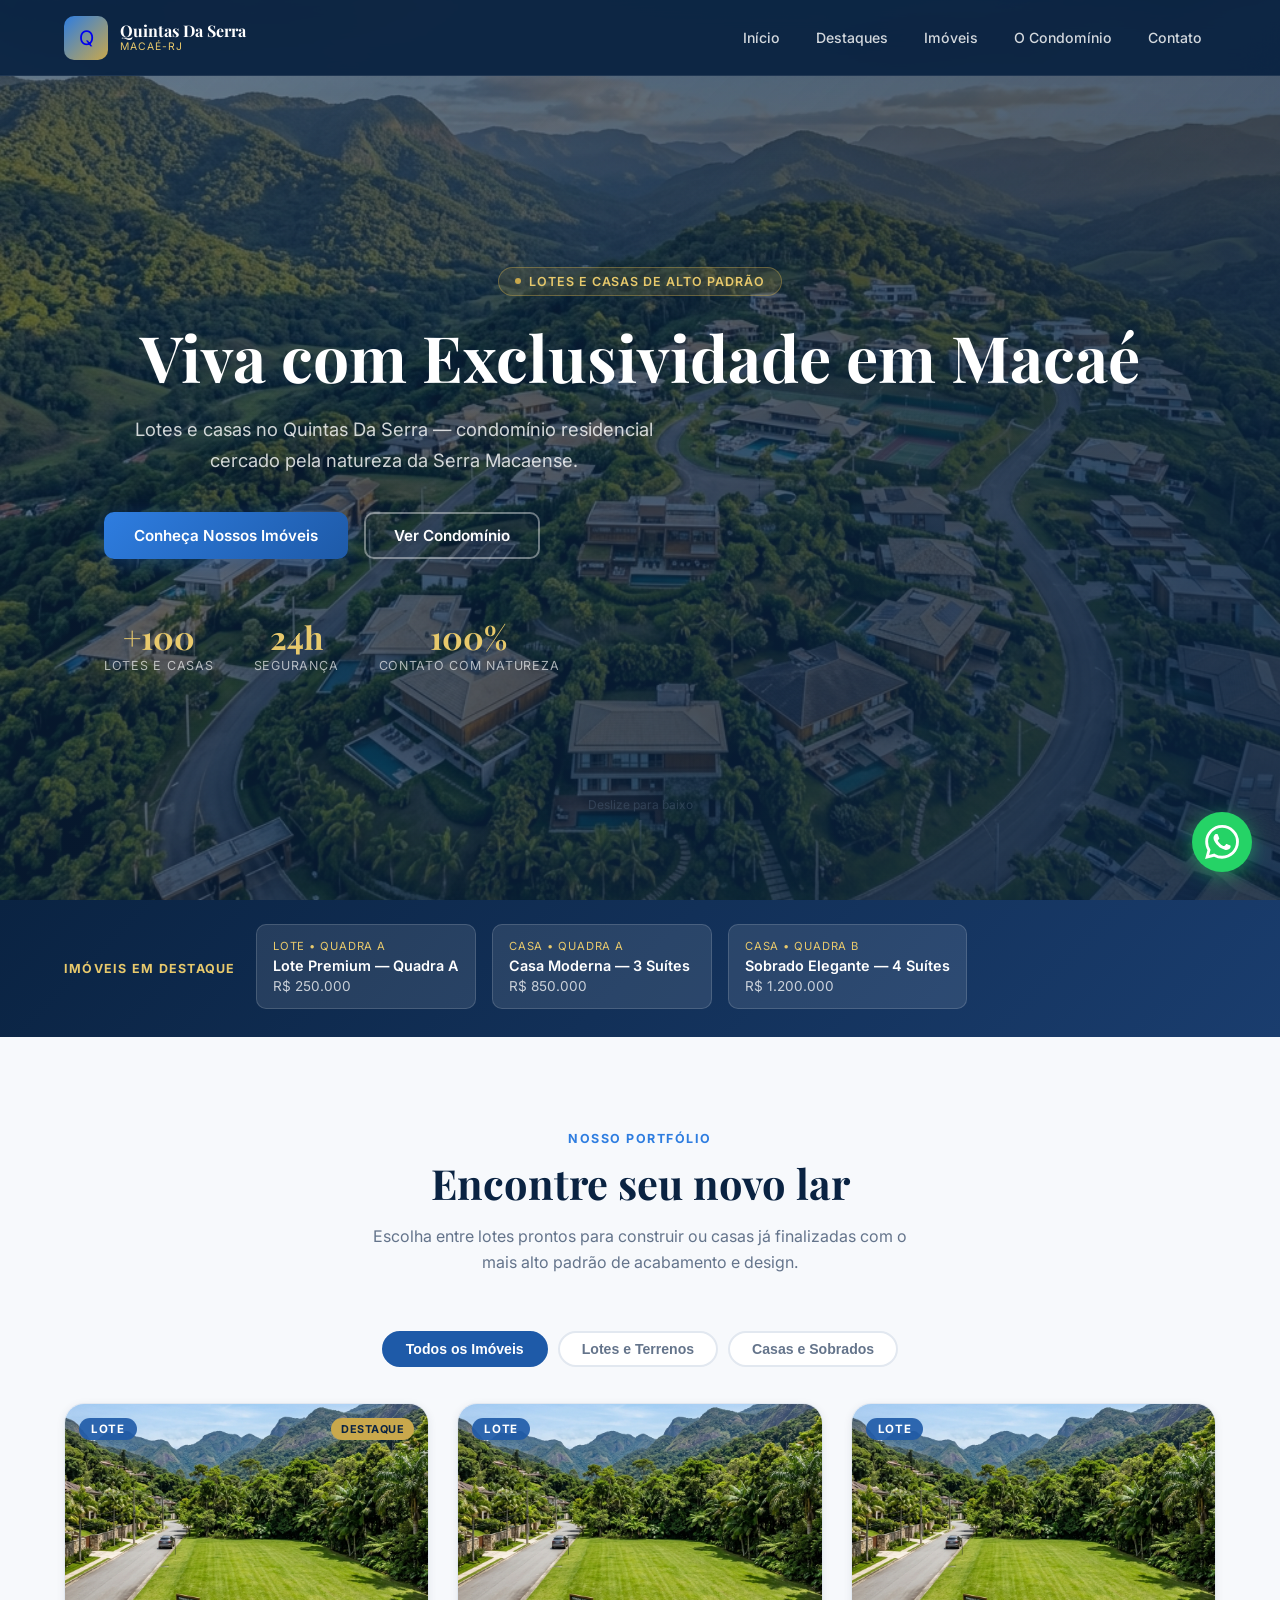
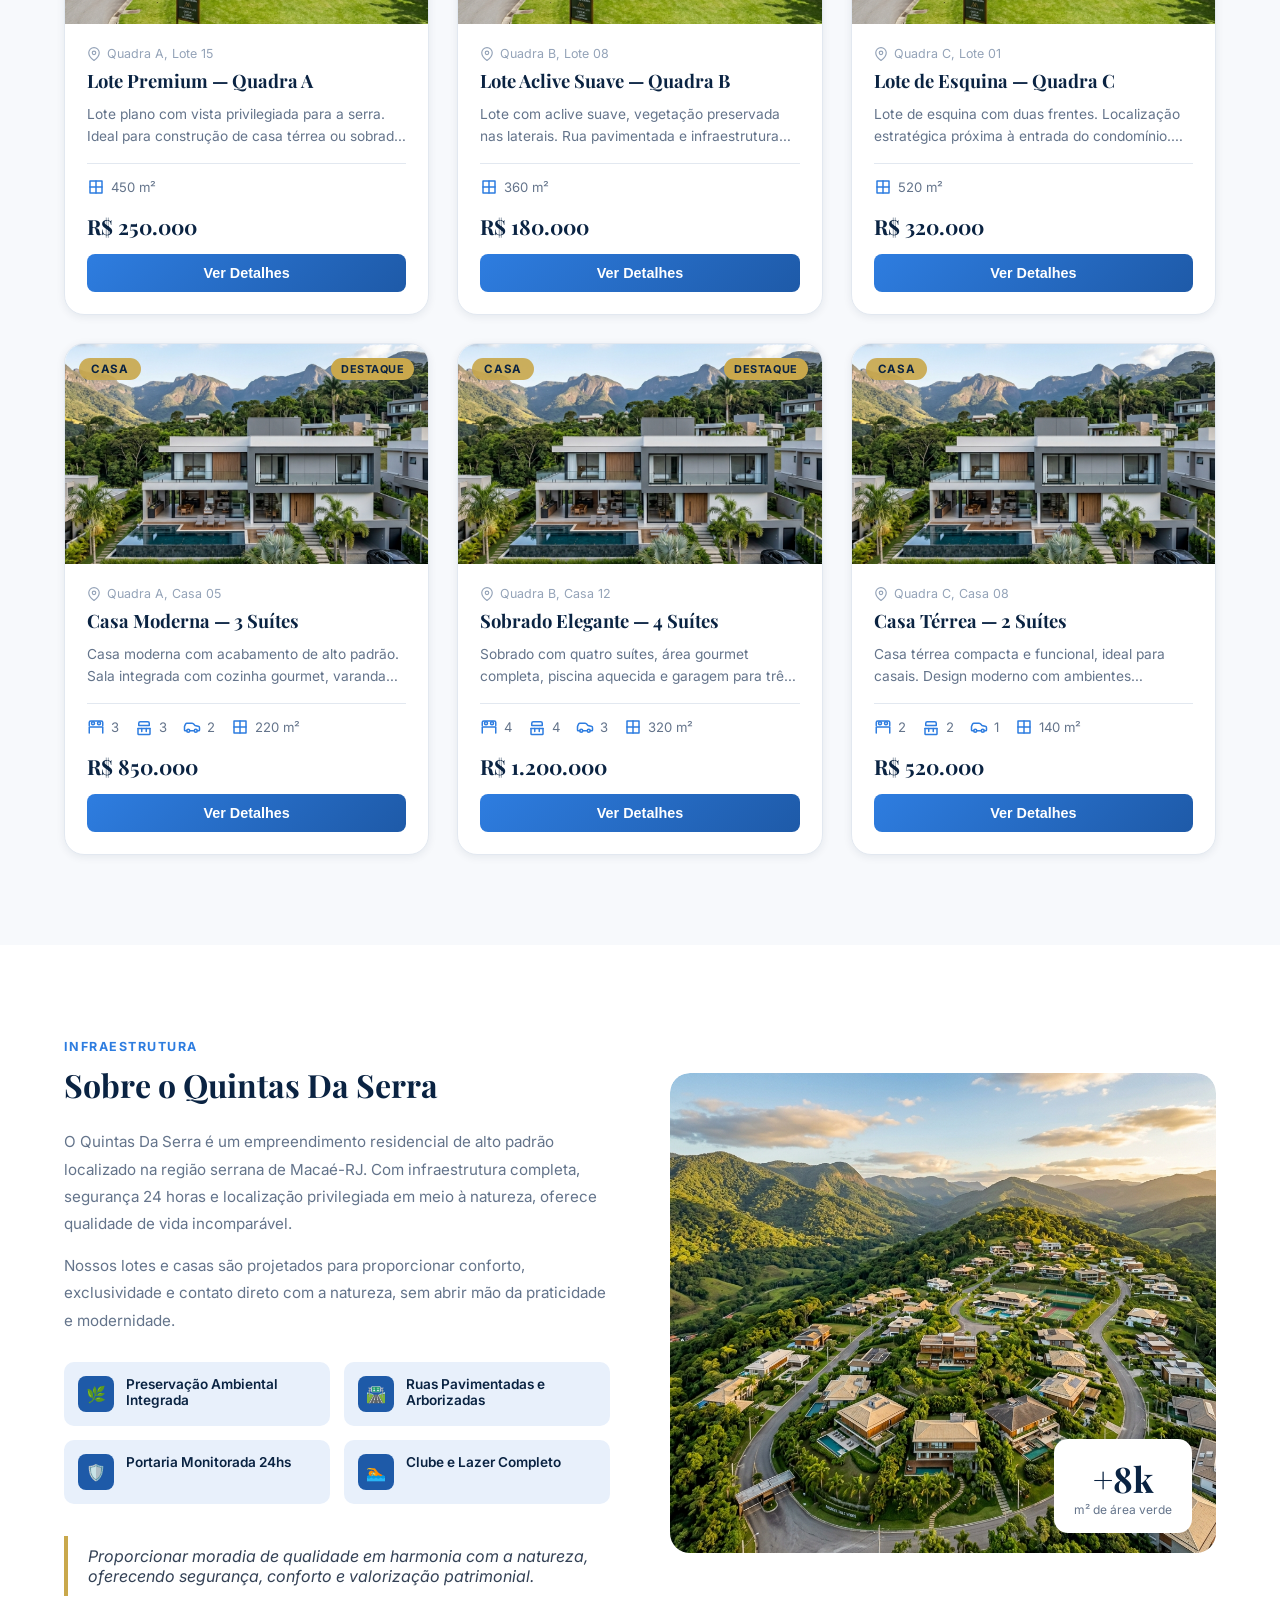
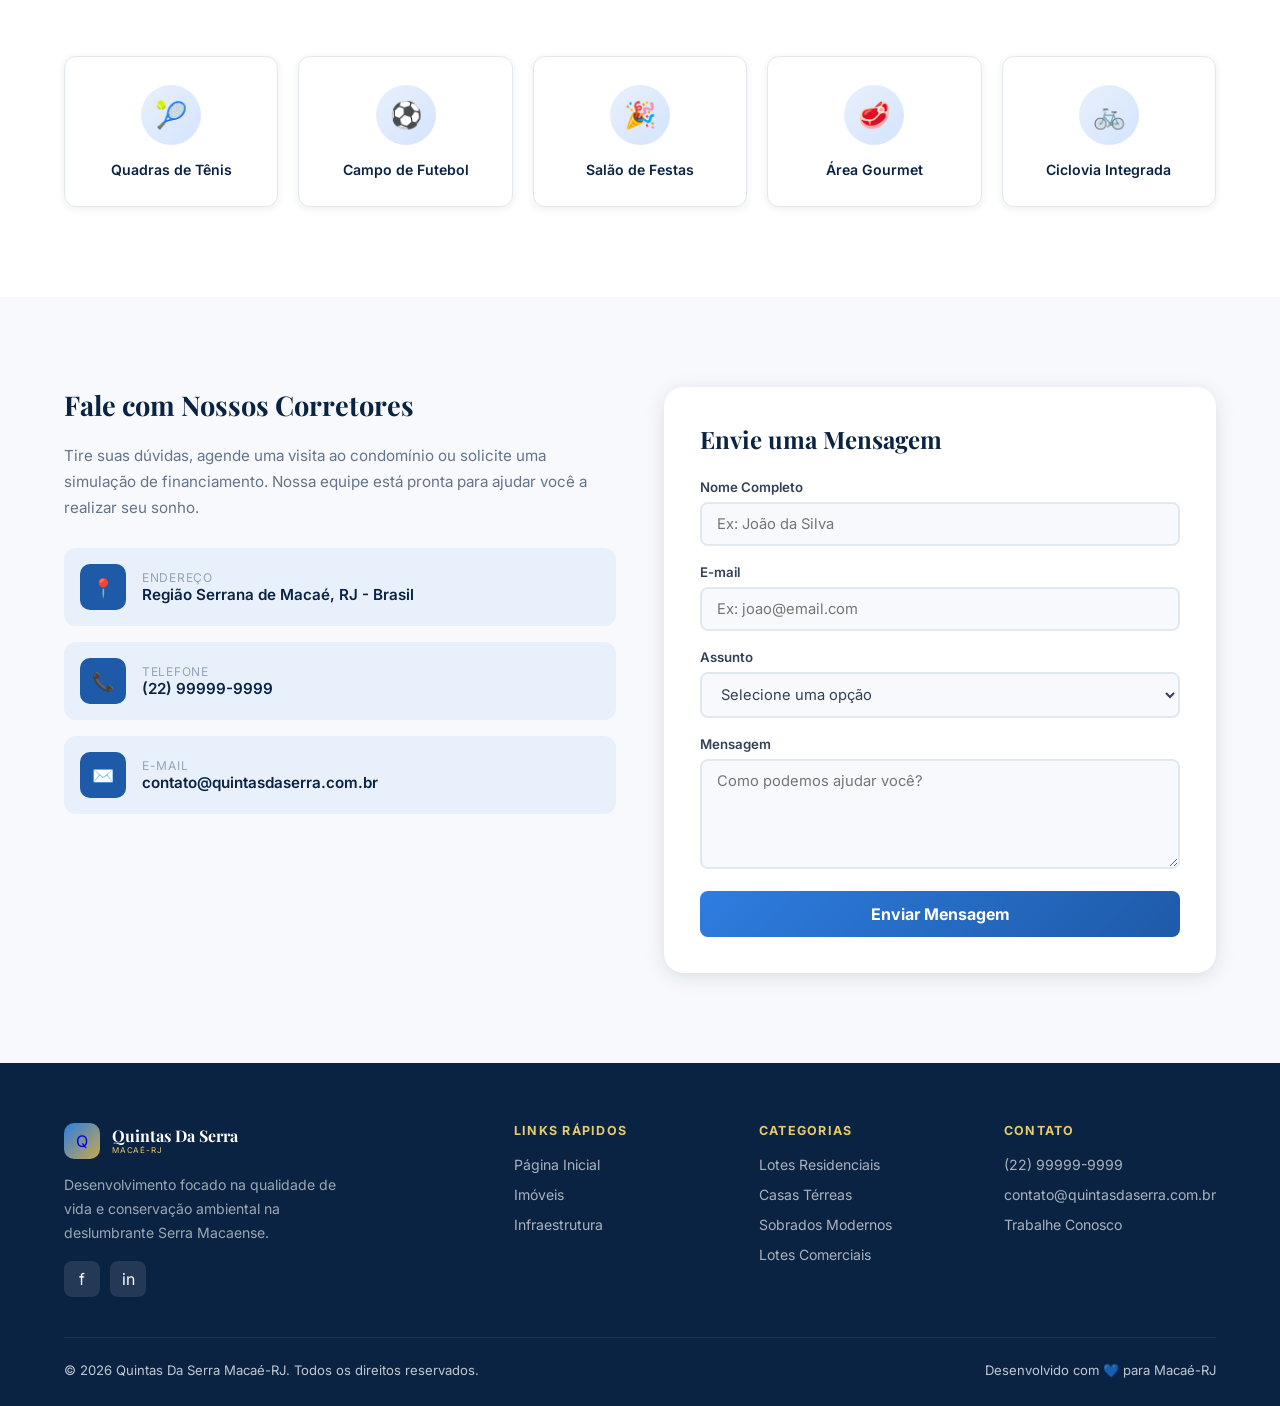
==== index.html @ 3df14eb2 "Update admin credentials and hide admin access buttons from public site" ====
<!DOCTYPE html>
<html lang="pt-BR">
<head>
  <meta charset="UTF-8">
  <meta name="viewport" content="width=device-width, initial-scale=1.0">
  <title>Quintas Da Serra Macaé-RJ | Exclusividade em Meio à Natureza</title>
  <meta name="description" content="Lotes e casas no Quintas Da Serra, condomínio residencial cercado pela beleza natural da Serra Macaense. Conforto, segurança e exclusividade.">
  <link rel="stylesheet" href="css/style.css">
</head>
<body>

  <!-- NAVBAR -->
  <nav class="navbar">
    <a href="#" class="nav-logo">
      <div class="nav-logo-icon">Q</div>
      <div class="nav-logo-text">
        <span class="nav-logo-title">Quintas Da Serra</span>
        <span class="nav-logo-sub">Macaé-RJ</span>
      </div>
    </a>
    <div class="nav-links">
      <a href="#inicio">Início</a>
      <a href="#destaques">Destaques</a>
      <a href="#imoveis">Imóveis</a>
      <a href="#sobre">O Condomínio</a>
      <a href="#contato">Contato</a>
    </div>
    <div class="nav-hamburger">
      <span></span><span></span><span></span>
    </div>
  </nav>

  <!-- HERO -->
  <section id="inicio" class="hero">
    <div id="hero-slides" class="hero-slides"></div>
    <div class="hero-overlay"></div>
    
    <div class="hero-content">
      <div class="hero-badge" id="hero-badge">Lotes e Casas de Alto Padrão</div>
      <h1 class="hero-title" id="hero-title">Viva com Exclusividade em <span>Macaé</span></h1>
      <p class="hero-subtitle" id="hero-subtitle">Descubra lotes e casas no Quintas Da Serra — um condomínio residencial cercado pela beleza natural da Serra Macaense.</p>
      
      <div class="hero-actions">
        <a href="#imoveis" class="btn-primary" id="hero-btn">
          Conheça Nossos Imóveis
          <svg width="18" height="18" viewBox="0 0 24 24" fill="none" stroke="currentColor" stroke-width="2" stroke-linecap="round" stroke-linejoin="round"><path d="M5 12h14"/><path d="m12 5 7 7-7 7"/></svg>
        </a>
        <a href="#sobre" class="btn-outline">Ver Condomínio</a>
      </div>
      
      <div class="hero-stats">
        <div class="hero-stat">
          <div class="hero-stat-number">+100</div>
          <div class="hero-stat-label">Lotes e Casas</div>
        </div>
        <div class="hero-stat">
          <div class="hero-stat-number">24h</div>
          <div class="hero-stat-label">Segurança</div>
        </div>
        <div class="hero-stat">
          <div class="hero-stat-number">100%</div>
          <div class="hero-stat-label">Contato com Natureza</div>
        </div>
      </div>
    </div>
    
    <div class="hero-scroll" onclick="document.getElementById('destaques').scrollIntoView()">
      Deslize para baixo
      <span></span>
    </div>
  </section>

  <!-- DESTAQUES -->
  <section id="destaques" class="featured-strip">
    <div class="featured-strip-inner">
      <div class="featured-strip-label">Imóveis em Destaque</div>
      <div class="featured-cards-scroll" id="featured-scroll">
        <!-- Rendered by JS -->
      </div>
    </div>
  </section>

  <!-- CATÁLOGO DE IMÓVEIS -->
  <section id="imoveis" class="section section-alt">
    <div class="container">
      <div class="section-header">
        <span class="section-eyebrow">Nosso Portfólio</span>
        <h2 class="section-title">Encontre seu novo lar</h2>
        <p class="section-subtitle">Escolha entre lotes prontos para construir ou casas já finalizadas com o mais alto padrão de acabamento e design.</p>
      </div>
      
      <div class="filter-tabs">
        <button class="filter-tab active" data-filter="all">Todos os Imóveis</button>
        <button class="filter-tab" data-filter="lote">Lotes e Terrenos</button>
        <button class="filter-tab" data-filter="casa">Casas e Sobrados</button>
      </div>
      
      <div class="props-grid" id="props-grid">
        <!-- Rendered by JS -->
      </div>
    </div>
  </section>

  <!-- SOBRE -->
  <section id="sobre" class="section">
    <div class="container">
      <div class="about-grid">
        <div class="about-text">
          <div class="section-header">
            <span class="section-eyebrow">Infraestrutura</span>
            <h2 class="section-title" id="about-title">Sobre o Quintas Da Serra</h2>
          </div>
          <div class="about-desc" id="about-text">
            <!-- Rendered by JS -->
          </div>
          
          <div class="about-features">
            <div class="about-feature">
              <div class="about-feature-icon">🌿</div>
              <div class="about-feature-text">Preservação Ambiental Integrada</div>
            </div>
            <div class="about-feature">
              <div class="about-feature-icon">🛣️</div>
              <div class="about-feature-text">Ruas Pavimentadas e Arborizadas</div>
            </div>
            <div class="about-feature">
              <div class="about-feature-icon">🛡️</div>
              <div class="about-feature-text">Portaria Monitorada 24hs</div>
            </div>
            <div class="about-feature">
              <div class="about-feature-icon">🏊</div>
              <div class="about-feature-text">Clube e Lazer Completo</div>
            </div>
          </div>
          <blockquote style="border-left:4px solid var(--gold); padding:10px 20px; font-style:italic;" id="mission-text">
            <!-- Rendered by JS -->
          </blockquote>
        </div>
        
        <div class="about-img-wrap animate-in">
          <img src="assets/images/hero.png" alt="Vista do Condomínio" loading="lazy">
          <div class="about-img-badge">
            <div class="about-img-badge-number">+8k</div>
            <div class="about-img-badge-label">m² de área verde</div>
          </div>
        </div>
      </div>
      
      <div class="infra-grid" style="margin-top: 60px;">
        <div class="infra-card"><div class="infra-icon">🎾</div><div class="infra-label">Quadras de Tênis</div></div>
        <div class="infra-card"><div class="infra-icon">⚽</div><div class="infra-label">Campo de Futebol</div></div>
        <div class="infra-card"><div class="infra-icon">🎉</div><div class="infra-label">Salão de Festas</div></div>
        <div class="infra-card"><div class="infra-icon">🥩</div><div class="infra-label">Área Gourmet</div></div>
        <div class="infra-card"><div class="infra-icon">🚲</div><div class="infra-label">Ciclovia Integrada</div></div>
      </div>
    </div>
  </section>

  <!-- CONTATO -->
  <section id="contato" class="section section-alt">
    <div class="container">
      <div class="contact-grid">
        <div class="contact-info">
          <h3>Fale com Nossos Corretores</h3>
          <p>Tire suas dúvidas, agende uma visita ao condomínio ou solicite uma simulação de financiamento. Nossa equipe está pronta para ajudar você a realizar seu sonho.</p>
          
          <div class="contact-items">
            <div class="contact-item">
              <div class="contact-item-icon">📍</div>
              <div>
                <div class="contact-item-label">Endereço</div>
                <div class="contact-item-value setting-address">Região Serrana de Macaé, RJ - Brasil</div>
              </div>
            </div>
            <div class="contact-item">
              <div class="contact-item-icon">📞</div>
              <div>
                <div class="contact-item-label">Telefone</div>
                <div class="contact-item-value setting-phone">(22) 99999-9999</div>
              </div>
            </div>
            <div class="contact-item">
              <div class="contact-item-icon">✉️</div>
              <div>
                <div class="contact-item-label">E-mail</div>
                <div class="contact-item-value setting-email">contato@quintasdaserra.com.br</div>
              </div>
            </div>
          </div>
        </div>
        
        <form class="contact-form" id="contactForm">
          <h3>Envie uma Mensagem</h3>
          <div class="form-group">
            <label for="nome">Nome Completo</label>
            <input type="text" id="nome" required placeholder="Ex: João da Silva">
          </div>
          <div class="form-group">
            <label for="contatoEmail">E-mail</label>
            <input type="email" id="contatoEmail" required placeholder="Ex: joao@email.com">
          </div>
          <div class="form-group">
            <label for="assunto">Assunto</label>
            <select id="assunto" required>
              <option value="" disabled selected>Selecione uma opção</option>
              <option value="visita">Agendar Visita</option>
              <option value="informacoes">Mais Informações</option>
              <option value="financiamento">Simulação de Financiamento</option>
            </select>
          </div>
          <div class="form-group">
            <label for="mensagem">Mensagem</label>
            <textarea id="mensagem" required placeholder="Como podemos ajudar você?"></textarea>
          </div>
          <button type="submit" class="form-submit">Enviar Mensagem</button>
        </form>
      </div>
    </div>
  </section>

  <!-- FOOTER -->
  <footer class="footer">
    <div class="footer-grid">
      <div class="footer-brand">
        <a href="#" class="nav-logo">
          <div class="nav-logo-icon" style="width:36px;height:36px;font-size:16px;">Q</div>
          <div class="nav-logo-text">
            <span class="nav-logo-title">Quintas Da Serra</span>
            <span class="nav-logo-sub" style="font-size:0.5rem;">Macaé-RJ</span>
          </div>
        </a>
        <p>Desenvolvimento focado na qualidade de vida e conservação ambiental na deslumbrante Serra Macaense.</p>
        <div class="footer-social">
          <a href="#" class="setting-fb">f</a>
          <a href="#" class="setting-ig">in</a>
        </div>
      </div>
      <div>
        <div class="footer-title">Links Rápidos</div>
        <ul>
          <li><a href="#inicio">Página Inicial</a></li>
          <li><a href="#imoveis">Imóveis</a></li>
          <li><a href="#sobre">Infraestrutura</a></li>
        </ul>
      </div>
      <div>
        <div class="footer-title">Categorias</div>
        <ul>
          <li><a href="#imoveis">Lotes Residenciais</a></li>
          <li><a href="#imoveis">Casas Térreas</a></li>
          <li><a href="#imoveis">Sobrados Modernos</a></li>
          <li><a href="#imoveis">Lotes Comerciais</a></li>
        </ul>
      </div>
      <div>
        <div class="footer-title">Contato</div>
        <ul>
          <li><a href="#" class="setting-phone">(22) 99999-9999</a></li>
          <li><a href="#" class="setting-email">contato@quintasdaserra.com.br</a></li>
          <li><a href="#">Trabalhe Conosco</a></li>
        </ul>
      </div>
    </div>
    <div class="footer-bottom">
      <div id="footer-text">© 2026 Quintas Da Serra Macaé-RJ. Todos os direitos reservados.</div>
      <div>Desenvolvido com 💙 para Macaé-RJ</div>
    </div>
  </footer>

  <!-- WHATSAPP FLOAT -->
  <a href="#" class="whatsapp-float" target="_blank" id="whatsapp-btn" title="Fale pelo WhatsApp">
    <svg width="34" height="34" viewBox="0 0 24 24" fill="currentColor"><path d="M17.472 14.382c-.297-.149-1.758-.867-2.03-.967-.273-.099-.471-.148-.67.15-.197.297-.767.966-.94 1.164-.173.199-.347.223-.644.075-.297-.15-1.255-.463-2.39-1.475-.883-.788-1.48-1.761-1.653-2.059-.173-.297-.018-.458.13-.606.134-.133.298-.347.446-.52.149-.174.198-.298.298-.497.099-.198.05-.371-.025-.52-.075-.149-.669-1.612-.916-2.207-.242-.579-.487-.5-.669-.51a12.8 12.8 0 0 0-.57-.01c-.198 0-.52.074-.792.372-.272.297-1.04 1.016-1.04 2.479 0 1.462 1.065 2.875 1.213 3.074.149.198 2.096 3.2 5.077 4.487.709.306 1.262.489 1.694.625.712.227 1.36.195 1.871.118.571-.085 1.758-.719 2.006-1.413.248-.694.248-1.289.173-1.413-.074-.124-.272-.198-.57-.347m-5.421 7.403h-.004a9.87 9.87 0 0 1-5.031-1.378l-.361-.214-3.741.982.998-3.648-.235-.374a9.86 9.86 0 0 1-1.51-5.26c.001-5.45 4.436-9.884 9.888-9.884 2.64 0 5.122 1.03 6.988 2.898a9.825 9.825 0 0 1 2.893 6.994c-.003 5.45-4.437 9.884-9.885 9.884m8.413-18.297A11.815 11.815 0 0 0 12.05 0C5.495 0 .16 5.335.157 11.892c0 2.096.547 4.142 1.588 5.945L.057 24l6.305-1.654a11.882 11.882 0 0 0 5.683 1.448h.005c6.554 0 11.89-5.335 11.893-11.893a11.821 11.821 0 0 0-3.48-8.413z"/></svg>
  </a>

  <!-- PROPERTY MODAL -->
  <div class="modal-overlay" id="prop-modal">
    <div class="modal" id="modal-container">
      <button class="modal-close" id="modal-close">×</button>
      <div id="modal-content">
        <!-- Rendered by JS -->
      </div>
    </div>
  </div>

  <script src="js/data.js"></script>
  <script src="js/main.js"></script>
</body>
</html>
---- css/style.css ----
@import url('https://fonts.googleapis.com/css2?family=Playfair+Display:wght@400;600;700&family=Inter:wght@300;400;500;600;700&display=swap');

:root {
  --blue-dark: #0a2342;
  --blue-mid: #1a3d6e;
  --blue: #1e5aa8;
  --blue-light: #2e7de0;
  --blue-pale: #e8f0fb;
  --blue-glass: rgba(30,90,168,0.12);
  --gold: #c9a84c;
  --gold-light: #e8c96c;
  --white: #ffffff;
  --off-white: #f7f9fc;
  --gray-50: #f0f4f8;
  --gray-100: #e2e8f0;
  --gray-300: #94a3b8;
  --gray-500: #64748b;
  --gray-700: #334155;
  --gray-900: #0f172a;
  --shadow-sm: 0 2px 8px rgba(10,35,66,0.08);
  --shadow-md: 0 4px 20px rgba(10,35,66,0.12);
  --shadow-lg: 0 8px 40px rgba(10,35,66,0.18);
  --radius: 12px;
  --radius-lg: 20px;
  --transition: all 0.3s cubic-bezier(0.4,0,0.2,1);
}

*, *::before, *::after { box-sizing: border-box; margin: 0; padding: 0; }

html { scroll-behavior: smooth; font-size: 16px; }

body {
  font-family: 'Inter', sans-serif;
  color: var(--gray-700);
  background: var(--white);
  overflow-x: hidden;
}

/* ====== SCROLLBAR ====== */
::-webkit-scrollbar { width: 8px; }
::-webkit-scrollbar-track { background: var(--gray-50); }
::-webkit-scrollbar-thumb { background: var(--blue-light); border-radius: 4px; }

/* ====== NAVBAR ====== */
.navbar {
  position: fixed; top: 0; left: 0; right: 0; z-index: 1000;
  display: flex; align-items: center; justify-content: space-between;
  padding: 0 5%; height: 76px;
  background: rgba(10,35,66,0.95);
  backdrop-filter: blur(16px);
  -webkit-backdrop-filter: blur(16px);
  border-bottom: 1px solid rgba(255,255,255,0.08);
  transition: var(--transition);
}
.navbar.scrolled {
  background: rgba(10,35,66,0.99);
  box-shadow: 0 4px 30px rgba(0,0,0,0.3);
}
.nav-logo { display: flex; align-items: center; gap: 12px; text-decoration: none; }
.nav-logo-icon {
  width: 44px; height: 44px;
  background: linear-gradient(135deg, var(--blue-light), var(--gold));
  border-radius: 10px;
  display: flex; align-items: center; justify-content: center;
  font-size: 20px;
}
.nav-logo-text { display: flex; flex-direction: column; }
.nav-logo-title {
  font-family: 'Playfair Display', serif;
  font-size: 1rem; font-weight: 700;
  color: var(--white); line-height: 1.1;
}
.nav-logo-sub { font-size: 0.65rem; color: var(--gold-light); letter-spacing: 0.1em; text-transform: uppercase; }

.nav-links { display: flex; align-items: center; gap: 8px; }
.nav-links a {
  text-decoration: none; color: rgba(255,255,255,0.82);
  font-size: 0.88rem; font-weight: 500;
  padding: 8px 14px; border-radius: 8px;
  transition: var(--transition);
}
.nav-links a:hover { color: var(--white); background: rgba(255,255,255,0.1); }

.nav-cta {
  background: linear-gradient(135deg, var(--blue-light), var(--blue));
  color: var(--white) !important;
  padding: 8px 20px !important;
  border-radius: 8px !important;
}
.nav-cta:hover { opacity: 0.9; transform: translateY(-1px); }

.nav-hamburger { display: none; flex-direction: column; gap: 5px; cursor: pointer; padding: 8px; }
.nav-hamburger span { display: block; width: 24px; height: 2px; background: white; border-radius: 2px; transition: var(--transition); }

/* ====== HERO ====== */
.hero {
  position: relative; 
  width: 100%; height: 100vh; min-height: 600px;
  margin: 0; padding: 0;
  display: flex; align-items: center; justify-content: center;
  overflow: hidden; color: white;
  background: var(--blue-dark) url('../assets/images/hero.png') no-repeat center center/cover;
}
.hero-slides {
  position: absolute; top: 0; left: 0; 
  width: 100%; height: 100%; z-index: 1;
}
.hero-slide {
  position: absolute; top: 0; left: 0;
  width: 100%; height: 100%;
  background-size: cover; background-position: center center;
  background-repeat: no-repeat;
  opacity: 0; transition: opacity 1.5s ease-in-out;
}
.hero-slide.active { opacity: 1; }
.hero-overlay {
  position: absolute; top: 0; left: 0;
  width: 100%; height: 100%; z-index: 2;
  background: linear-gradient(135deg, rgba(10,35,66,0.55) 0%, rgba(10,35,66,0.85) 100%);
}
.hero-content {
  position: relative; z-index: 10; 
  width: 100%; max-width: 1200px;
  padding: 0 5%; margin: 0 auto;
  text-align: center;
}
.hero-particles {
  position: absolute; inset: 0; overflow: hidden; pointer-events: none;
}
.hero-particle {
  position: absolute; border-radius: 50%;
  background: rgba(46,125,224,0.15);
  animation: float linear infinite;
}
@keyframes float {
  0%{transform:translate(0,100vh) scale(0);opacity:0;}
  10%{opacity:1;}
  90%{opacity:0.5;}
  100%{transform:translate(var(--tx,20px),0) scale(1);opacity:0;}
}
.hero-content {
  position: relative; z-index: 2;
  max-width: 1200px; margin: 0 auto;
  padding: 120px 5% 80px;
  width: 100%;
}
.hero-badge {
  display: inline-flex; align-items: center; gap: 8px;
  background: rgba(201,168,76,0.15);
  border: 1px solid rgba(201,168,76,0.4);
  color: var(--gold-light);
  padding: 6px 16px; border-radius: 50px;
  font-size: 0.78rem; font-weight: 600;
  letter-spacing: 0.08em; text-transform: uppercase;
  margin-bottom: 24px;
  animation: fadeInDown 0.8s ease both;
}
.hero-badge::before { content: ''; width: 6px; height: 6px; border-radius: 50%; background: var(--gold); }
.hero-title {
  font-family: 'Playfair Display', serif;
  font-size: clamp(2.4rem, 5vw, 4rem);
  font-weight: 700; color: var(--white);
  line-height: 1.15; margin-bottom: 20px;
  animation: fadeInDown 0.8s ease 0.1s both;
}
.hero-title span { color: var(--gold-light); }
.hero-subtitle {
  font-size: clamp(1rem, 2vw, 1.15rem);
  color: rgba(255,255,255,0.8);
  max-width: 580px; line-height: 1.7;
  margin-bottom: 36px;
  animation: fadeInDown 0.8s ease 0.2s both;
}
.hero-actions {
  display: flex; gap: 16px; flex-wrap: wrap;
  animation: fadeInDown 0.8s ease 0.3s both;
}
.btn-primary {
  display: inline-flex; align-items: center; gap: 8px;
  background: linear-gradient(135deg, var(--blue-light), var(--blue));
  color: var(--white);
  padding: 14px 30px; border-radius: 10px;
  font-weight: 600; font-size: 0.95rem;
  text-decoration: none; border: none; cursor: pointer;
  transition: var(--transition);
  box-shadow: 0 4px 20px rgba(30,90,168,0.4);
}
.btn-primary:hover { transform: translateY(-2px); box-shadow: 0 8px 30px rgba(30,90,168,0.5); opacity: 0.95; }
.btn-outline {
  display: inline-flex; align-items: center; gap: 8px;
  background: transparent;
  color: var(--white);
  border: 2px solid rgba(255,255,255,0.4);
  padding: 12px 28px; border-radius: 10px;
  font-weight: 600; font-size: 0.95rem;
  text-decoration: none; cursor: pointer;
  transition: var(--transition);
}
.btn-outline:hover { border-color: white; background: rgba(255,255,255,0.1); transform: translateY(-2px); }

.hero-stats {
  display: flex; gap: 40px; margin-top: 56px;
  animation: fadeInDown 0.8s ease 0.4s both;
}
.hero-stat { color: white; }
.hero-stat-number { font-family: 'Playfair Display', serif; font-size: 2rem; font-weight: 700; color: var(--gold-light); }
.hero-stat-label { font-size: 0.78rem; color: rgba(255,255,255,0.65); text-transform: uppercase; letter-spacing: 0.06em; }

.hero-scroll {
  position: absolute; bottom: 40px; left: 50%; transform: translateX(-50%);
  display: flex; flex-direction: column; align-items: center; gap: 8px;
  color: rgba(255,255,255,0.5); font-size: 0.75rem; cursor: pointer;
  animation: bounce 2s ease infinite;
}
.hero-scroll span { display: block; width: 2px; height: 40px; background: linear-gradient(to bottom, rgba(255,255,255,0.5), transparent); }
@keyframes bounce { 0%,100%{transform:translateX(-50%) translateY(0);} 50%{transform:translateX(-50%) translateY(8px);} }

/* ====== SECTIONS ====== */
.section { padding: 90px 5%; }
.section-alt { background: var(--off-white); }
.container { max-width: 1200px; margin: 0 auto; }
.section-header { text-align: center; margin-bottom: 56px; }
.section-eyebrow {
  display: inline-block;
  color: var(--blue-light); font-size: 0.78rem;
  font-weight: 700; letter-spacing: 0.12em;
  text-transform: uppercase; margin-bottom: 12px;
}
.section-title {
  font-family: 'Playfair Display', serif;
  font-size: clamp(1.8rem, 3.5vw, 2.6rem);
  font-weight: 700; color: var(--blue-dark);
  line-height: 1.2; margin-bottom: 16px;
}
.section-subtitle { font-size: 1rem; color: var(--gray-500); max-width: 560px; margin: 0 auto; line-height: 1.6; }

/* ====== FEATURED STRIP ====== */
.featured-strip {
  background: linear-gradient(135deg, var(--blue-dark), var(--blue-mid));
  padding: 24px 5%;
}
.featured-strip-inner {
  max-width: 1200px; margin: 0 auto;
  display: flex; align-items: center; gap: 20px; flex-wrap: wrap;
}
.featured-strip-label { color: var(--gold-light); font-size: 0.78rem; font-weight: 700; letter-spacing: 0.1em; text-transform: uppercase; white-space: nowrap; }
.featured-cards-scroll { display: flex; gap: 16px; overflow-x: auto; padding-bottom: 4px; flex: 1; }
.featured-cards-scroll::-webkit-scrollbar { height: 4px; }
.featured-mini-card {
  min-width: 220px; background: rgba(255,255,255,0.1);
  border: 1px solid rgba(255,255,255,0.15);
  border-radius: 10px; padding: 14px 16px;
  color: white; cursor: pointer;
  transition: var(--transition); text-decoration: none;
  display: block;
}
.featured-mini-card:hover { background: rgba(255,255,255,0.18); transform: translateY(-2px); }
.fmc-type { font-size: 0.7rem; text-transform: uppercase; letter-spacing: 0.08em; color: var(--gold-light); }
.fmc-title { font-size: 0.9rem; font-weight: 600; margin: 4px 0; white-space: nowrap; overflow: hidden; text-overflow: ellipsis; }
.fmc-price { font-size: 0.85rem; color: rgba(255,255,255,0.75); }

/* ====== PROPERTY CARDS ====== */
.props-grid {
  display: grid;
  grid-template-columns: repeat(auto-fill, minmax(340px, 1fr));
  gap: 28px;
}
.prop-card {
  background: white; border-radius: var(--radius-lg);
  overflow: hidden; box-shadow: var(--shadow-sm);
  transition: var(--transition); position: relative;
  border: 1px solid var(--gray-100);
}
.prop-card:hover { transform: translateY(-6px); box-shadow: var(--shadow-lg); border-color: var(--blue-pale); }
.prop-card-img {
  position: relative; height: 220px; overflow: hidden;
}
.prop-card-img img { width: 100%; height: 100%; object-fit: cover; transition: transform 0.5s ease; }
.prop-card:hover .prop-card-img img { transform: scale(1.06); }
.prop-card-badge {
  position: absolute; top: 14px; left: 14px;
  padding: 4px 12px; border-radius: 50px;
  font-size: 0.72rem; font-weight: 700; letter-spacing: 0.06em; text-transform: uppercase;
}
.badge-lote { background: rgba(30,90,168,0.9); color: white; }
.badge-casa { background: rgba(201,168,76,0.9); color: var(--blue-dark); }
.prop-card-featured {
  position: absolute; top: 14px; right: 14px;
  background: var(--gold); color: var(--blue-dark);
  padding: 4px 10px; border-radius: 50px;
  font-size: 0.68rem; font-weight: 700; text-transform: uppercase; letter-spacing: 0.05em;
}
.prop-card-body { padding: 22px; }
.prop-card-location {
  display: flex; align-items: center; gap: 6px;
  font-size: 0.78rem; color: var(--gray-300); margin-bottom: 8px;
}
.prop-card-title {
  font-family: 'Playfair Display', serif;
  font-size: 1.15rem; font-weight: 700;
  color: var(--blue-dark); margin-bottom: 10px; line-height: 1.3;
}
.prop-card-desc {
  font-size: 0.86rem; color: var(--gray-500);
  line-height: 1.6; margin-bottom: 16px;
  display: -webkit-box; -webkit-line-clamp: 2; -webkit-box-orient: vertical; line-clamp: 2; overflow: hidden;
}
.prop-card-specs {
  display: flex; gap: 16px; margin-bottom: 16px;
  padding-top: 14px; border-top: 1px solid var(--gray-100);
}
.prop-spec { display: flex; align-items: center; gap: 6px; font-size: 0.82rem; color: var(--gray-500); }
.prop-spec svg { color: var(--blue-light); flex-shrink: 0; }
.prop-card-footer {
  display: flex; justify-content: space-between; align-items: center;
}
.prop-price {
  font-family: 'Playfair Display', serif;
  font-size: 1.3rem; font-weight: 700; color: var(--blue-dark);
}
.prop-area-badge {
  background: var(--blue-pale); color: var(--blue);
  padding: 4px 10px; border-radius: 6px; font-size: 0.8rem; font-weight: 600;
}
.prop-card-btn {
  display: block; width: 100%; margin-top: 14px;
  background: linear-gradient(135deg, var(--blue-light), var(--blue));
  color: white; border: none; padding: 11px;
  border-radius: 8px; font-size: 0.9rem; font-weight: 600;
  cursor: pointer; transition: var(--transition); text-decoration: none;
  text-align: center;
}
.prop-card-btn:hover { opacity: 0.9; transform: translateY(-1px); }

/* ====== FILTER TABS ====== */
.filter-tabs { display: flex; gap: 10px; justify-content: center; margin-bottom: 36px; flex-wrap: wrap; }
.filter-tab {
  padding: 8px 22px; border-radius: 50px;
  border: 2px solid var(--gray-100);
  background: white; color: var(--gray-500);
  font-size: 0.88rem; font-weight: 600;
  cursor: pointer; transition: var(--transition);
}
.filter-tab:hover { border-color: var(--blue-light); color: var(--blue-light); }
.filter-tab.active { background: var(--blue); border-color: var(--blue); color: white; }

/* ====== ABOUT ====== */
.about-grid { display: grid; grid-template-columns: 1fr 1fr; gap: 60px; align-items: center; }
.about-img-wrap {
  position: relative; border-radius: var(--radius-lg); overflow: hidden;
}
.about-img-wrap img { width: 100%; height: 480px; object-fit: cover; border-radius: var(--radius-lg); }
.about-img-badge {
  position: absolute; bottom: 24px; right: 24px;
  background: white; border-radius: 14px; padding: 16px 20px;
  box-shadow: var(--shadow-md); text-align: center;
}
.about-img-badge-number { font-family: 'Playfair Display', serif; font-size: 2.2rem; font-weight: 700; color: var(--blue-dark); }
.about-img-badge-label { font-size: 0.75rem; color: var(--gray-500); }
.about-text .section-header { text-align: left; margin-bottom: 24px; }
.about-text .section-title { font-size: 2rem; }
.about-desc { font-size: 0.95rem; color: var(--gray-500); line-height: 1.8; margin-bottom: 28px; }
.about-desc p + p { margin-top: 14px; }
.about-features { display: grid; grid-template-columns: 1fr 1fr; gap: 14px; margin-bottom: 32px; }
.about-feature {
  display: flex; align-items: flex-start; gap: 12px;
  background: var(--blue-pale); padding: 14px; border-radius: 10px;
}
.about-feature-icon {
  width: 36px; height: 36px; border-radius: 8px;
  background: var(--blue); color: white;
  display: flex; align-items: center; justify-content: center; font-size: 16px;
  flex-shrink: 0;
}
.about-feature-text { font-size: 0.85rem; font-weight: 600; color: var(--blue-dark); }

/* ====== INFRA SECTION ====== */
.infra-grid { display: grid; grid-template-columns: repeat(auto-fill, minmax(200px, 1fr)); gap: 20px; }
.infra-card {
  background: white; border-radius: var(--radius); padding: 28px 20px;
  text-align: center; box-shadow: var(--shadow-sm);
  border: 1px solid var(--gray-100); transition: var(--transition);
}
.infra-card:hover { transform: translateY(-4px); box-shadow: var(--shadow-md); border-color: var(--blue-pale); }
.infra-icon {
  width: 60px; height: 60px; border-radius: 50%;
  background: linear-gradient(135deg, var(--blue-pale), #d4e4ff);
  display: flex; align-items: center; justify-content: center;
  margin: 0 auto 16px; font-size: 26px;
}
.infra-label { font-size: 0.88rem; font-weight: 600; color: var(--blue-dark); }

/* ====== CONTACT ====== */
.contact-grid { display: grid; grid-template-columns: 1fr 1fr; gap: 48px; }
.contact-info h3 { font-family: 'Playfair Display', serif; font-size: 1.7rem; font-weight: 700; color: var(--blue-dark); margin-bottom: 20px; }
.contact-info p { font-size: 0.95rem; color: var(--gray-500); line-height: 1.7; margin-bottom: 28px; }
.contact-items { display: flex; flex-direction: column; gap: 16px; }
.contact-item {
  display: flex; align-items: center; gap: 16px;
  padding: 16px; background: var(--blue-pale);
  border-radius: 12px;
}
.contact-item-icon {
  width: 46px; height: 46px; border-radius: 10px;
  background: var(--blue); color: white;
  display: flex; align-items: center; justify-content: center; font-size: 18px; flex-shrink: 0;
}
.contact-item-label { font-size: 0.75rem; color: var(--gray-300); text-transform: uppercase; letter-spacing: 0.06em; }
.contact-item-value { font-size: 0.95rem; font-weight: 600; color: var(--blue-dark); }

.contact-form { background: white; border-radius: var(--radius-lg); padding: 36px; box-shadow: var(--shadow-md); }
.contact-form h3 { font-family: 'Playfair Display', serif; font-size: 1.5rem; color: var(--blue-dark); margin-bottom: 24px; }
.form-group { margin-bottom: 18px; }
.form-group label { display: block; font-size: 0.83rem; font-weight: 600; color: var(--gray-700); margin-bottom: 7px; }
.form-group input, .form-group textarea, .form-group select {
  width: 100%; padding: 11px 15px;
  border: 2px solid var(--gray-100);
  border-radius: 8px; font-size: 0.92rem;
  color: var(--gray-700); background: var(--off-white);
  transition: var(--transition); font-family: inherit; outline: none;
}
.form-group input:focus, .form-group textarea:focus, .form-group select:focus {
  border-color: var(--blue-light); background: white;
  box-shadow: 0 0 0 3px rgba(46,125,224,0.1);
}
.form-group textarea { resize: vertical; min-height: 110px; }
.form-submit { width: 100%; padding: 13px; background: linear-gradient(135deg, var(--blue-light), var(--blue)); color: white; border: none; border-radius: 8px; font-size: 1rem; font-weight: 700; cursor: pointer; transition: var(--transition); font-family: inherit; }
.form-submit:hover { opacity: 0.9; transform: translateY(-1px); }

.whatsapp-float {
  position: fixed; bottom: 28px; right: 28px; z-index: 900;
  background: #25d366; color: white;
  width: 60px; height: 60px; border-radius: 50%;
  display: flex; align-items: center; justify-content: center;
  box-shadow: 0 4px 20px rgba(37,211,102,0.5);
  font-size: 28px; text-decoration: none;
  transition: var(--transition); animation: pulse-green 2s ease infinite;
}
.whatsapp-float:hover { transform: scale(1.1); }
@keyframes pulse-green {
  0%,100%{box-shadow:0 4px 20px rgba(37,211,102,0.5);}
  50%{box-shadow:0 4px 30px rgba(37,211,102,0.8);}
}

/* ====== MODAL ====== */
.modal-overlay {
  display: none; position: fixed; inset: 0; z-index: 9000;
  background: rgba(10,35,66,0.7); backdrop-filter: blur(4px);
  align-items: center; justify-content: center; padding: 20px;
}
.modal-overlay.open { display: flex; animation: fadeInOverlay 0.2s ease; }
@keyframes fadeInOverlay { from{opacity:0} to{opacity:1} }
.modal {
  background: white; border-radius: var(--radius-lg);
  max-width: 780px; width: 100%; max-height: 90vh;
  overflow-y: auto; position: relative;
  animation: slideUpModal 0.3s ease;
}
@keyframes slideUpModal { from{transform:translateY(30px);opacity:0} to{transform:translateY(0);opacity:1} }
.modal-gallery { position: relative; width: 100%; overflow: hidden; border-radius: var(--radius-lg) var(--radius-lg) 0 0; background: #000; }
.gallery-container {
  display: flex; overflow-x: auto; scroll-snap-type: x mandatory; height: 400px;
}
.gallery-container::-webkit-scrollbar { height: 6px; }
.gallery-container::-webkit-scrollbar-thumb { background: var(--blue-light); border-radius: 3px; }
.gallery-img {
  flex: 0 0 100%; width: 100%; height: 100%; object-fit: cover; scroll-snap-align: start;
}
.modal-close {
  position: absolute; top: 16px; right: 16px;
  width: 36px; height: 36px; border-radius: 50%;
  background: rgba(0,0,0,0.5); color: white; border: none;
  font-size: 20px; cursor: pointer; display: flex;
  align-items: center; justify-content: center;
  transition: var(--transition); z-index: 10;
}
.modal-close:hover { background: rgba(0,0,0,0.8); }
.modal-body { padding: 28px; }

/* Video Wrapper */
.video-wrapper {
  position: relative; padding-bottom: 56.25%; /* 16:9 */
  height: 0; overflow: hidden; border-radius: 12px; margin: 15px 0 25px;
  background: #000;
}
.video-wrapper iframe {
  position: absolute; top: 0; left: 0; width: 100%; height: 100%; border: 0;
}
.modal-features-title { font-weight: 700; color: var(--blue-dark); margin-top: 25px; margin-bottom: 12px; display: block; border-bottom: 1px solid var(--gray-100); padding-bottom: 8px; }
.modal-badge {
  display: inline-block; padding: 4px 12px; border-radius: 50px;
  font-size: 0.72rem; font-weight: 700; text-transform: uppercase;
  margin-bottom: 12px;
}
.modal-title { font-family: 'Playfair Display', serif; font-size: 1.8rem; color: var(--blue-dark); margin-bottom: 8px; }
.modal-location { font-size: 0.85rem; color: var(--gray-300); margin-bottom: 16px; }
.modal-price { font-family: 'Playfair Display', serif; font-size: 2rem; color: var(--blue-dark); font-weight: 700; margin-bottom: 20px; }
.modal-specs { display: flex; gap: 20px; margin-bottom: 20px; flex-wrap: wrap; }
.modal-spec { display: flex; align-items: center; gap: 8px; font-size: 0.9rem; color: var(--gray-700); background: var(--gray-50); padding: 8px 14px; border-radius: 8px; }
.modal-desc { font-size: 0.92rem; color: var(--gray-500); line-height: 1.8; margin-bottom: 20px; }
.modal-features-title { font-weight: 700; color: var(--blue-dark); margin-bottom: 12px; }
.modal-features { display: flex; gap: 10px; flex-wrap: wrap; margin-bottom: 24px; }
.modal-feature-tag { background: var(--blue-pale); color: var(--blue); padding: 5px 12px; border-radius: 50px; font-size: 0.8rem; font-weight: 500; }
.modal-btn {
  display: flex; align-items: center; justify-content: center; gap: 10px;
  width: 100%; padding: 14px;
  background: linear-gradient(135deg, #25d366, #1da851);
  color: white; border: none; border-radius: 10px;
  font-size: 1rem; font-weight: 700; cursor: pointer;
  font-family: inherit; transition: var(--transition); text-decoration: none;
}
.modal-btn:hover { opacity: 0.9; transform: translateY(-1px); }

/* ====== FOOTER ====== */
.footer {
  background: var(--blue-dark);
  color: rgba(255,255,255,0.75);
  padding: 60px 5% 28px;
}
.footer-grid { display: grid; grid-template-columns: 2fr 1fr 1fr 1fr; gap: 40px; margin-bottom: 40px; max-width: 1200px; margin-left: auto; margin-right: auto; }
.footer-brand p { font-size: 0.88rem; line-height: 1.7; margin-top: 14px; max-width: 280px; color: rgba(255,255,255,0.6); }
.footer-title { font-size: 0.78rem; font-weight: 700; text-transform: uppercase; letter-spacing: 0.1em; color: var(--gold-light); margin-bottom: 16px; }
.footer ul { list-style: none; display: flex; flex-direction: column; gap: 10px; }
.footer ul a { color: rgba(255,255,255,0.65); text-decoration: none; font-size: 0.88rem; transition: var(--transition); }
.footer ul a:hover { color: white; }
.footer-social { display: flex; gap: 10px; margin-top: 16px; }
.footer-social a {
  width: 36px; height: 36px; border-radius: 8px;
  background: rgba(255,255,255,0.1); color: white;
  display: flex; align-items: center; justify-content: center;
  text-decoration: none; transition: var(--transition); font-size: 16px;
}
.footer-social a:hover { background: var(--blue-light); }
.footer-bottom {
  max-width: 1200px; margin: 0 auto;
  border-top: 1px solid rgba(255,255,255,0.08);
  padding-top: 24px;
  display: flex; justify-content: space-between; align-items: center;
  font-size: 0.82rem; flex-wrap: wrap; gap: 10px;
}

/* ====== ANIMATIONS ====== */
@keyframes fadeInDown {
  from { opacity: 0; transform: translateY(-20px); }
  to { opacity: 1; transform: translateY(0); }
}
.animate-in { animation: fadeInDown 0.6s ease both; }

/* ====== TOAST ====== */
.toast {
  position: fixed; bottom: 30px; left: 50%; transform: translateX(-50%) translateY(80px);
  background: var(--blue-dark); color: white;
  padding: 12px 24px; border-radius: 10px;
  font-size: 0.9rem; font-weight: 500;
  box-shadow: var(--shadow-lg); z-index: 9999;
  transition: transform 0.3s ease;
  pointer-events: none;
}
.toast.show { transform: translateX(-50%) translateY(0); }
.toast.success { background: #1a6b3c; }
.toast.error { background: #8b1a1a; }

/* ====== RESPONSIVE ====== */
@media (max-width: 1024px) {
  .about-grid { grid-template-columns: 1fr; }
  .about-img-wrap { display: none; }
  .footer-grid { grid-template-columns: 1fr 1fr; }
  .contact-grid { grid-template-columns: 1fr; }
}
@media (max-width: 768px) {
  .nav-links { display: none; position: fixed; top: 76px; left: 0; right: 0; background: var(--blue-dark); flex-direction: column; padding: 20px; gap: 4px; border-bottom: 1px solid rgba(255,255,255,0.1); }
  .nav-links.open { display: flex; }
  .nav-hamburger { display: flex; }
  .props-grid { grid-template-columns: 1fr; }
  .hero-stats { gap: 24px; }
  .about-features { grid-template-columns: 1fr; }
  .footer-grid { grid-template-columns: 1fr; }
  .infra-grid { grid-template-columns: repeat(2, 1fr); }
}
@media (max-width: 480px) {
  .hero-actions { flex-direction: column; }
  .modal-specs { gap: 10px; }
  .infra-grid { grid-template-columns: 1fr; }
}
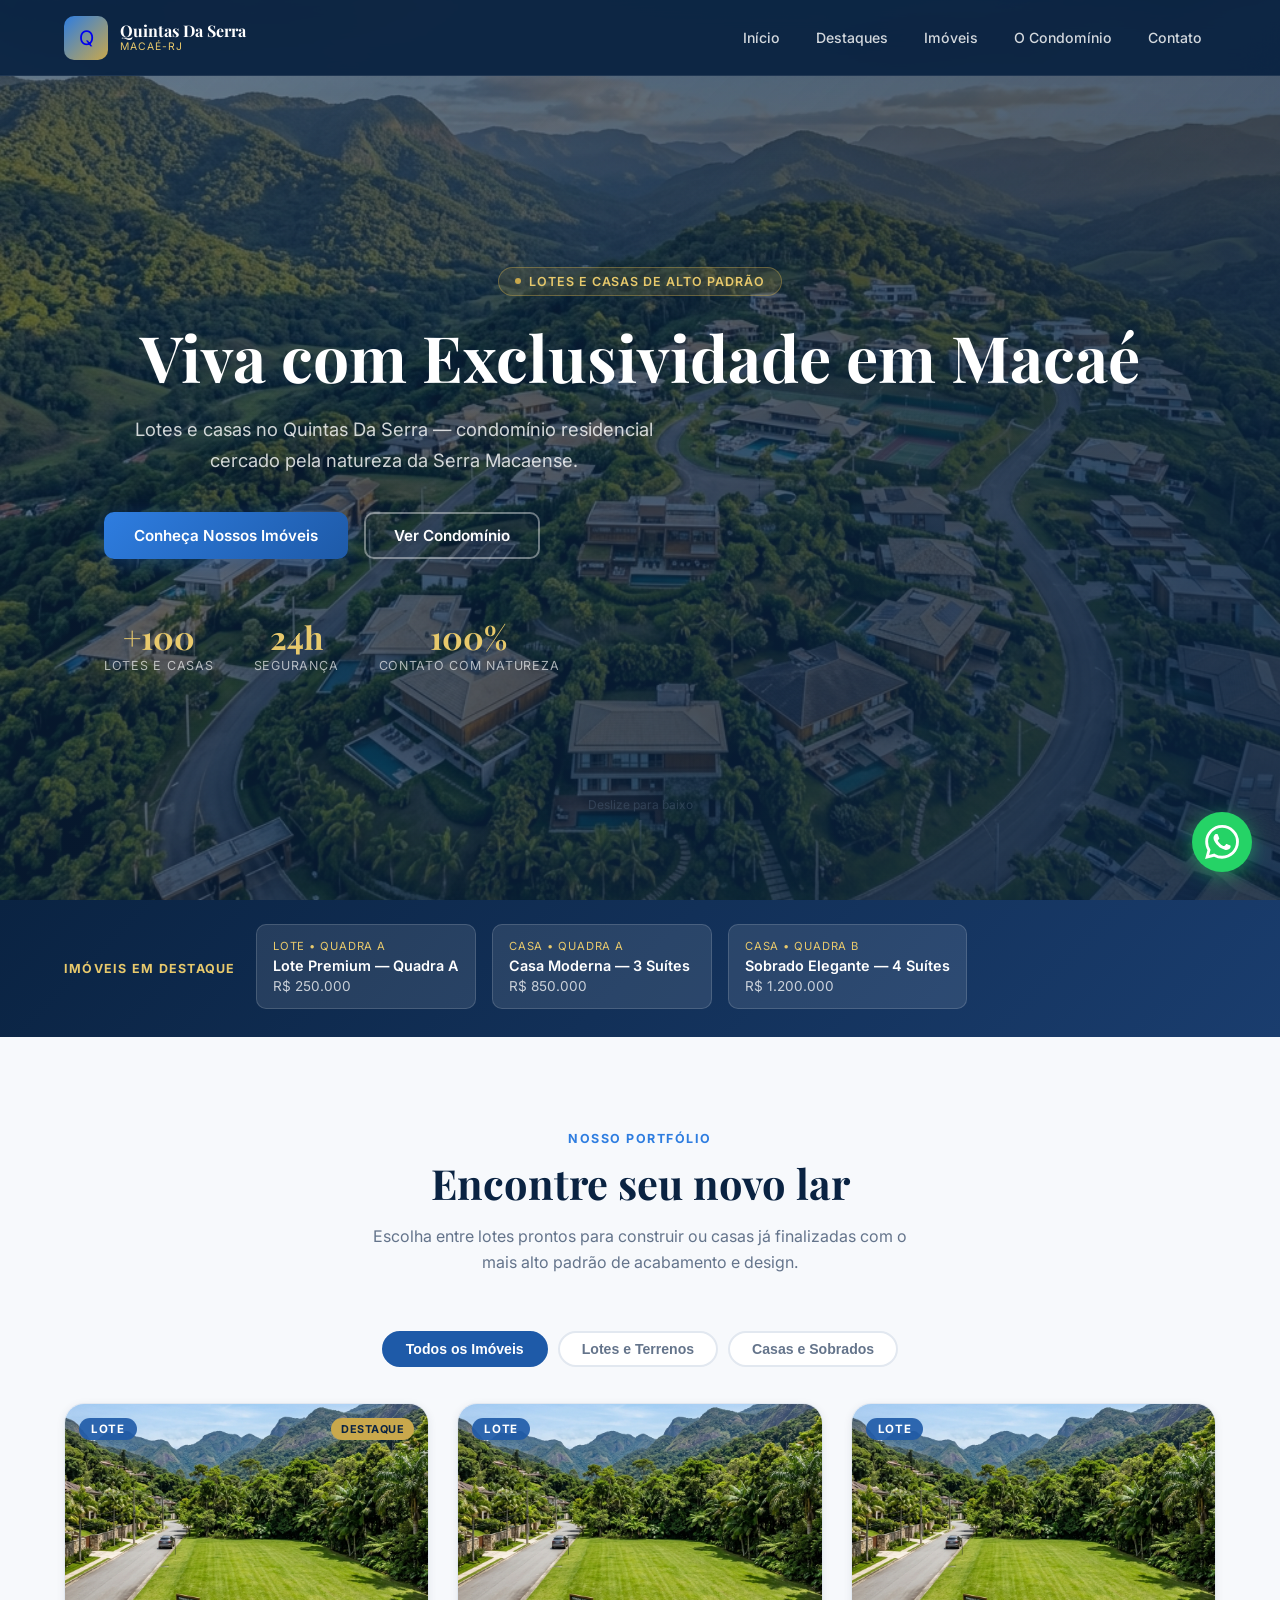
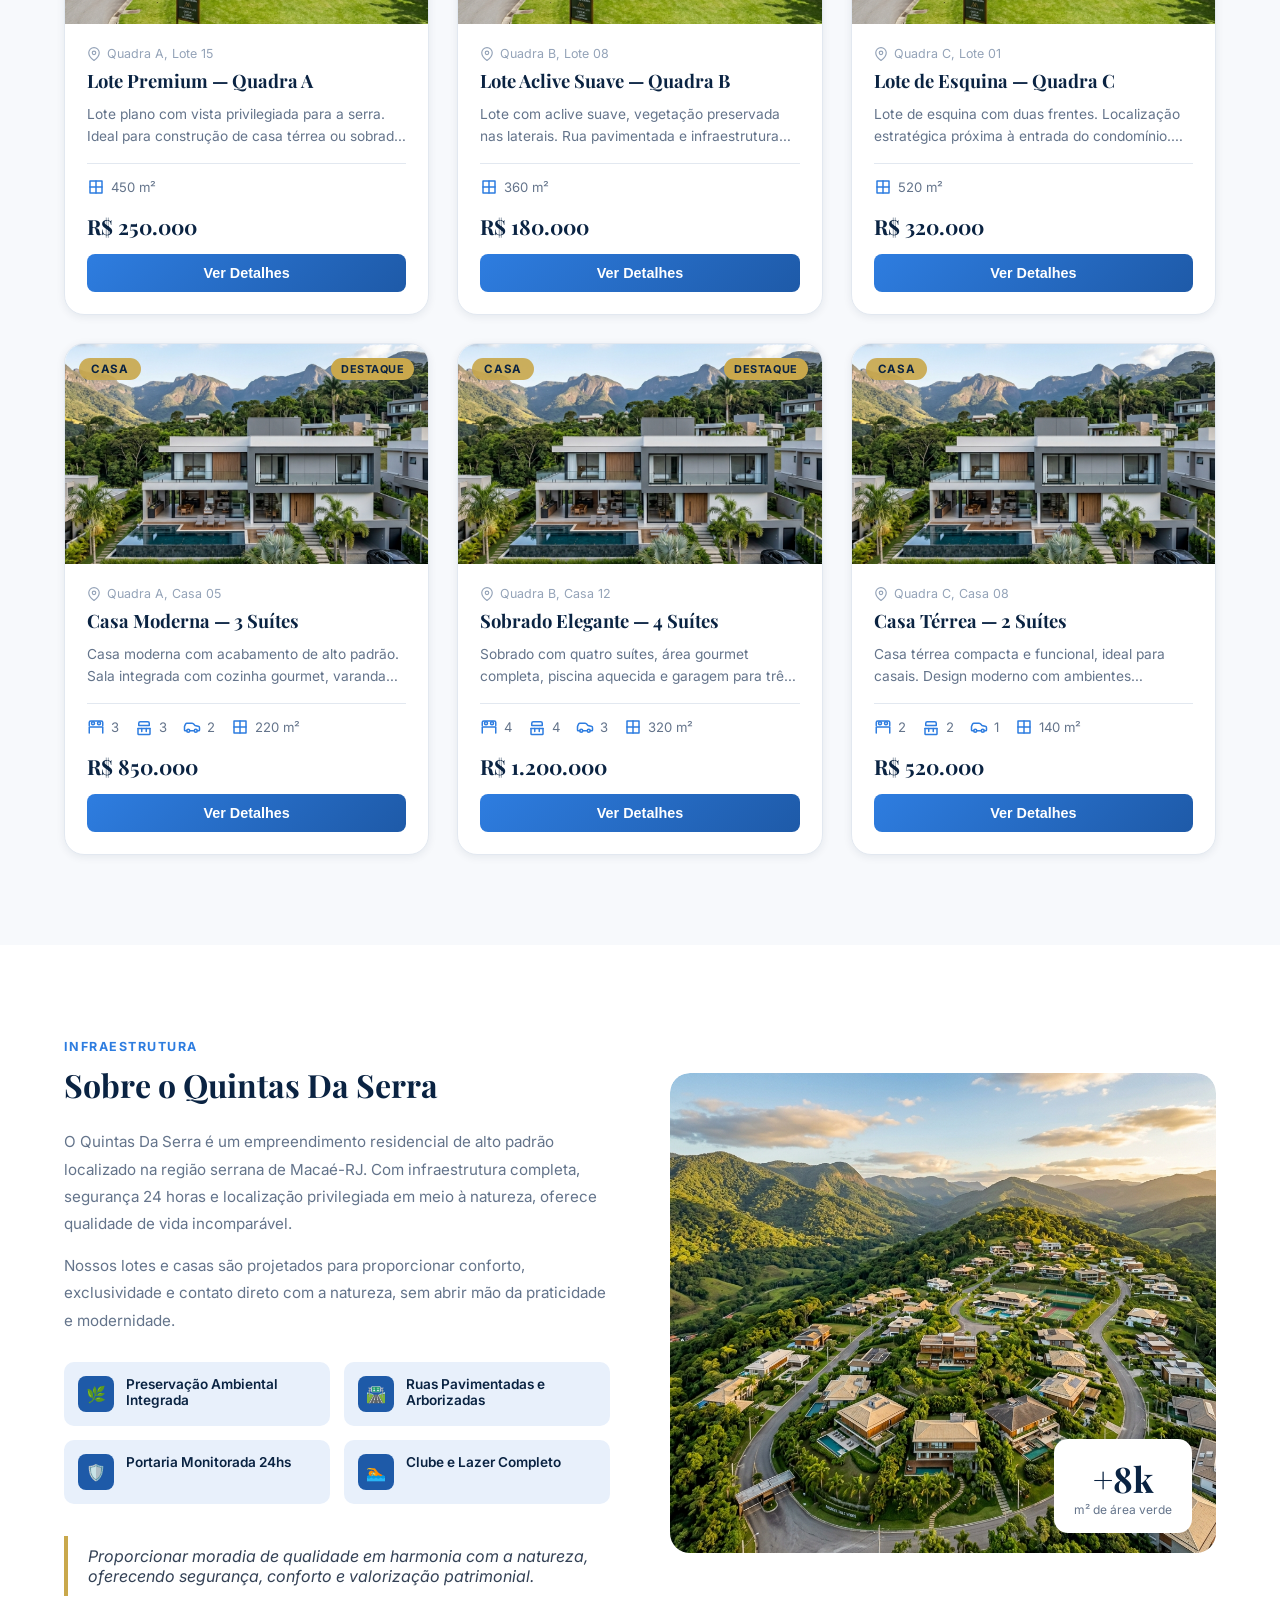
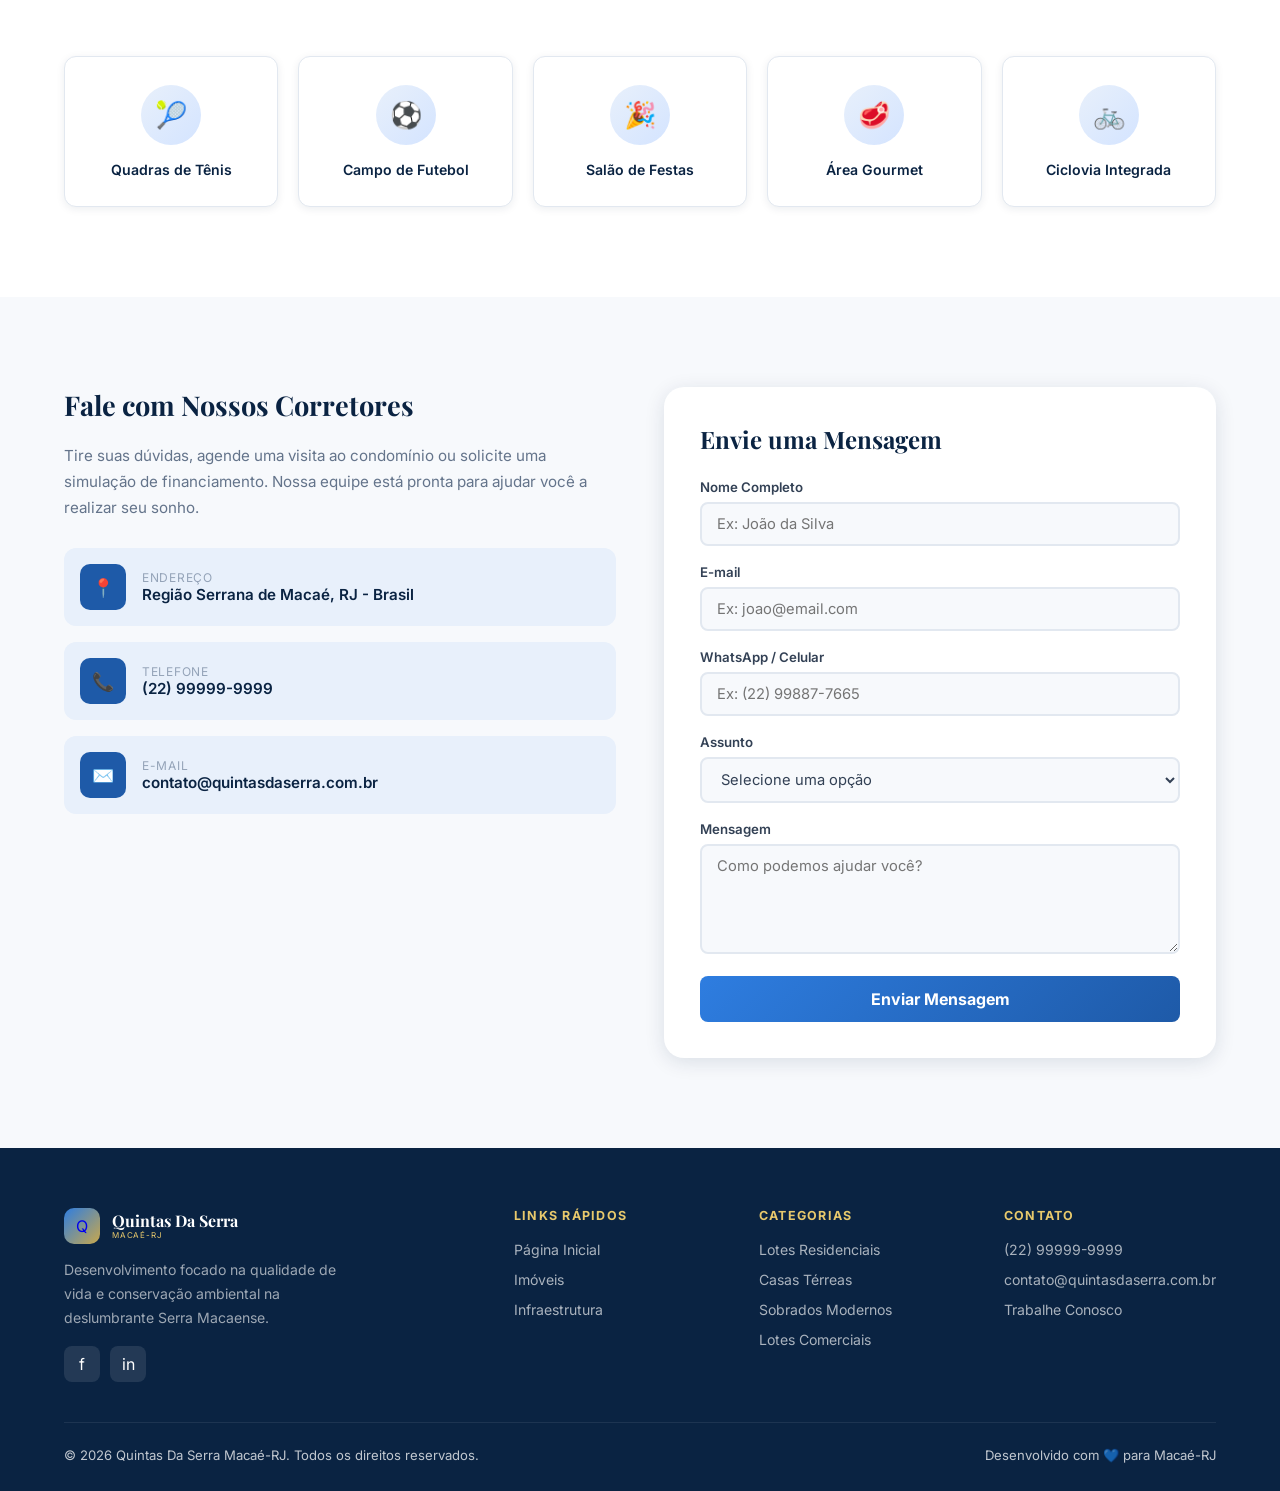
==== commit cb902a95: "Implement CRM Lead Management system with WhatsApp integration" ====
--- a/index.html
+++ b/index.html
@@ -200,6 +200,10 @@
             <input type="email" id="contatoEmail" required placeholder="Ex: joao@email.com">
           </div>
           <div class="form-group">
+            <label for="contatoTel">WhatsApp / Celular</label>
+            <input type="tel" id="contatoTel" required placeholder="Ex: (22) 99887-7665">
+          </div>
+          <div class="form-group">
             <label for="assunto">Assunto</label>
             <select id="assunto" required>
               <option value="" disabled selected>Selecione uma opção</option>
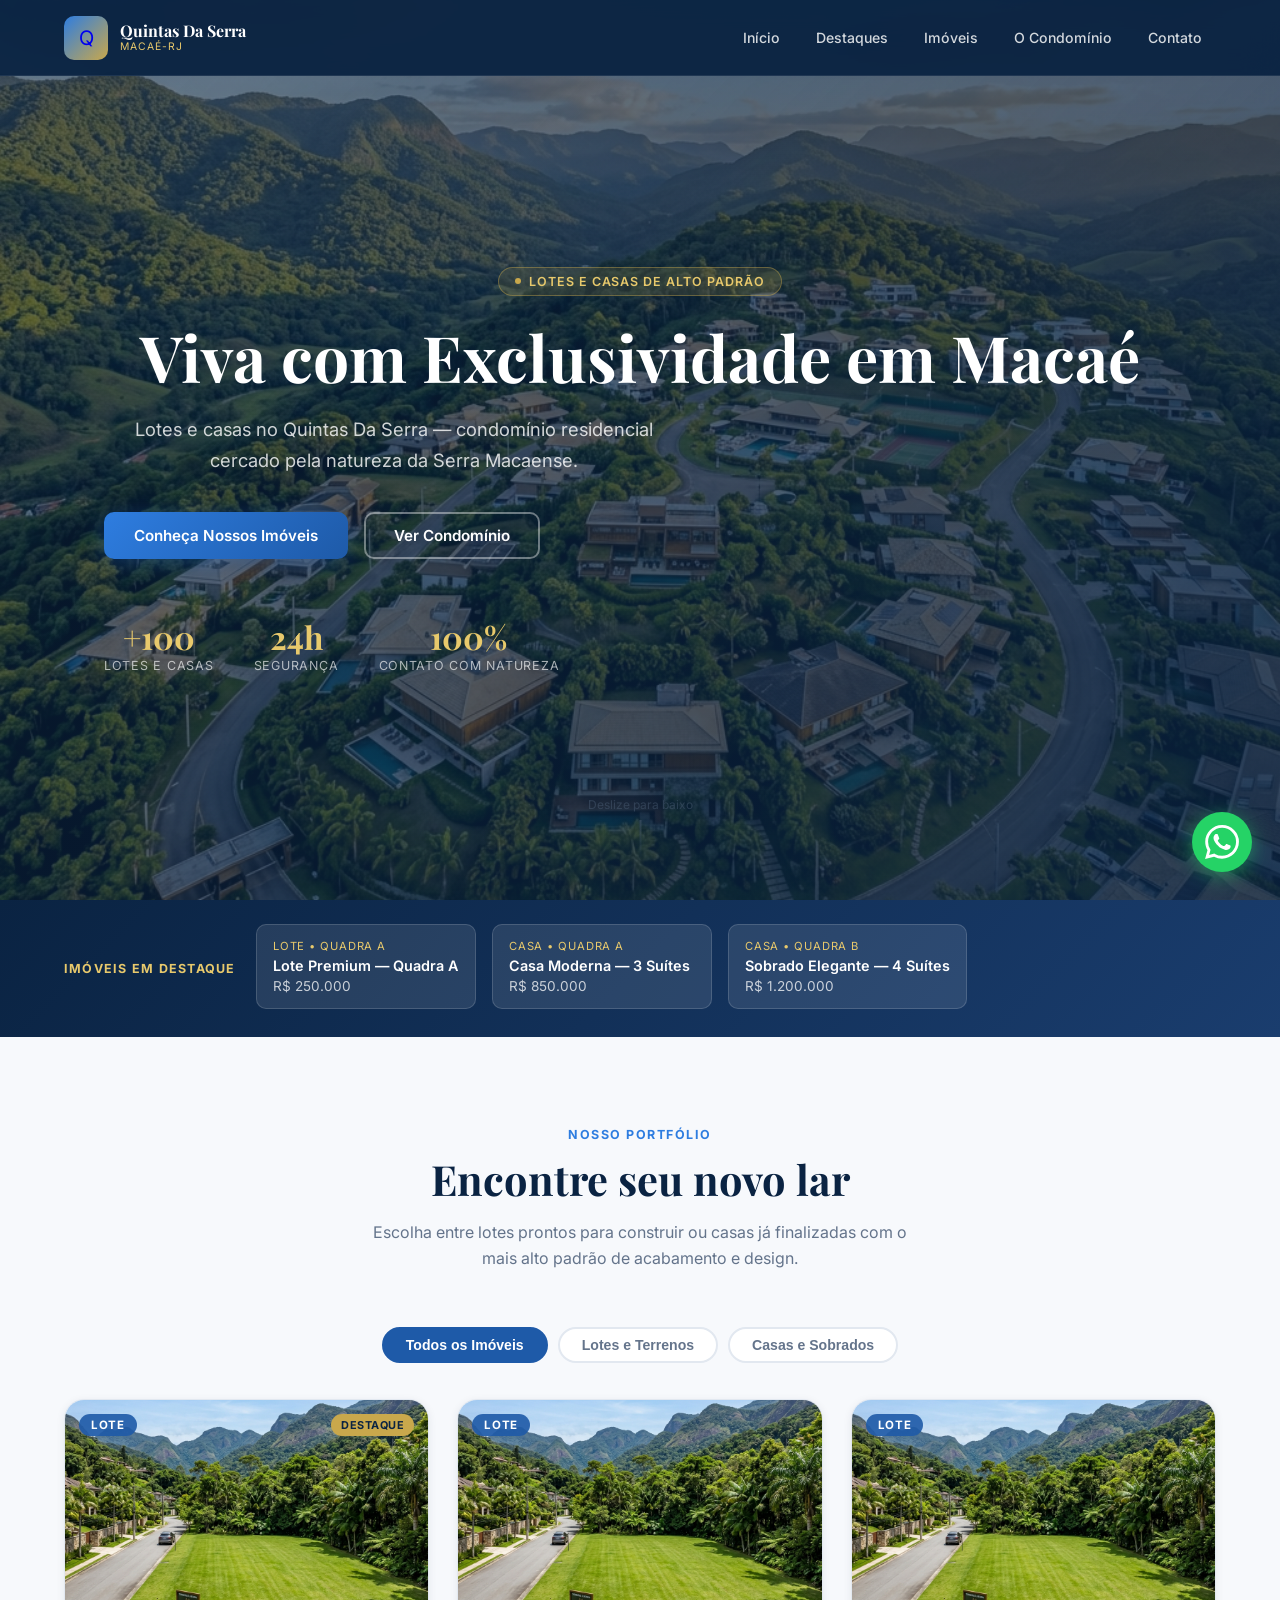
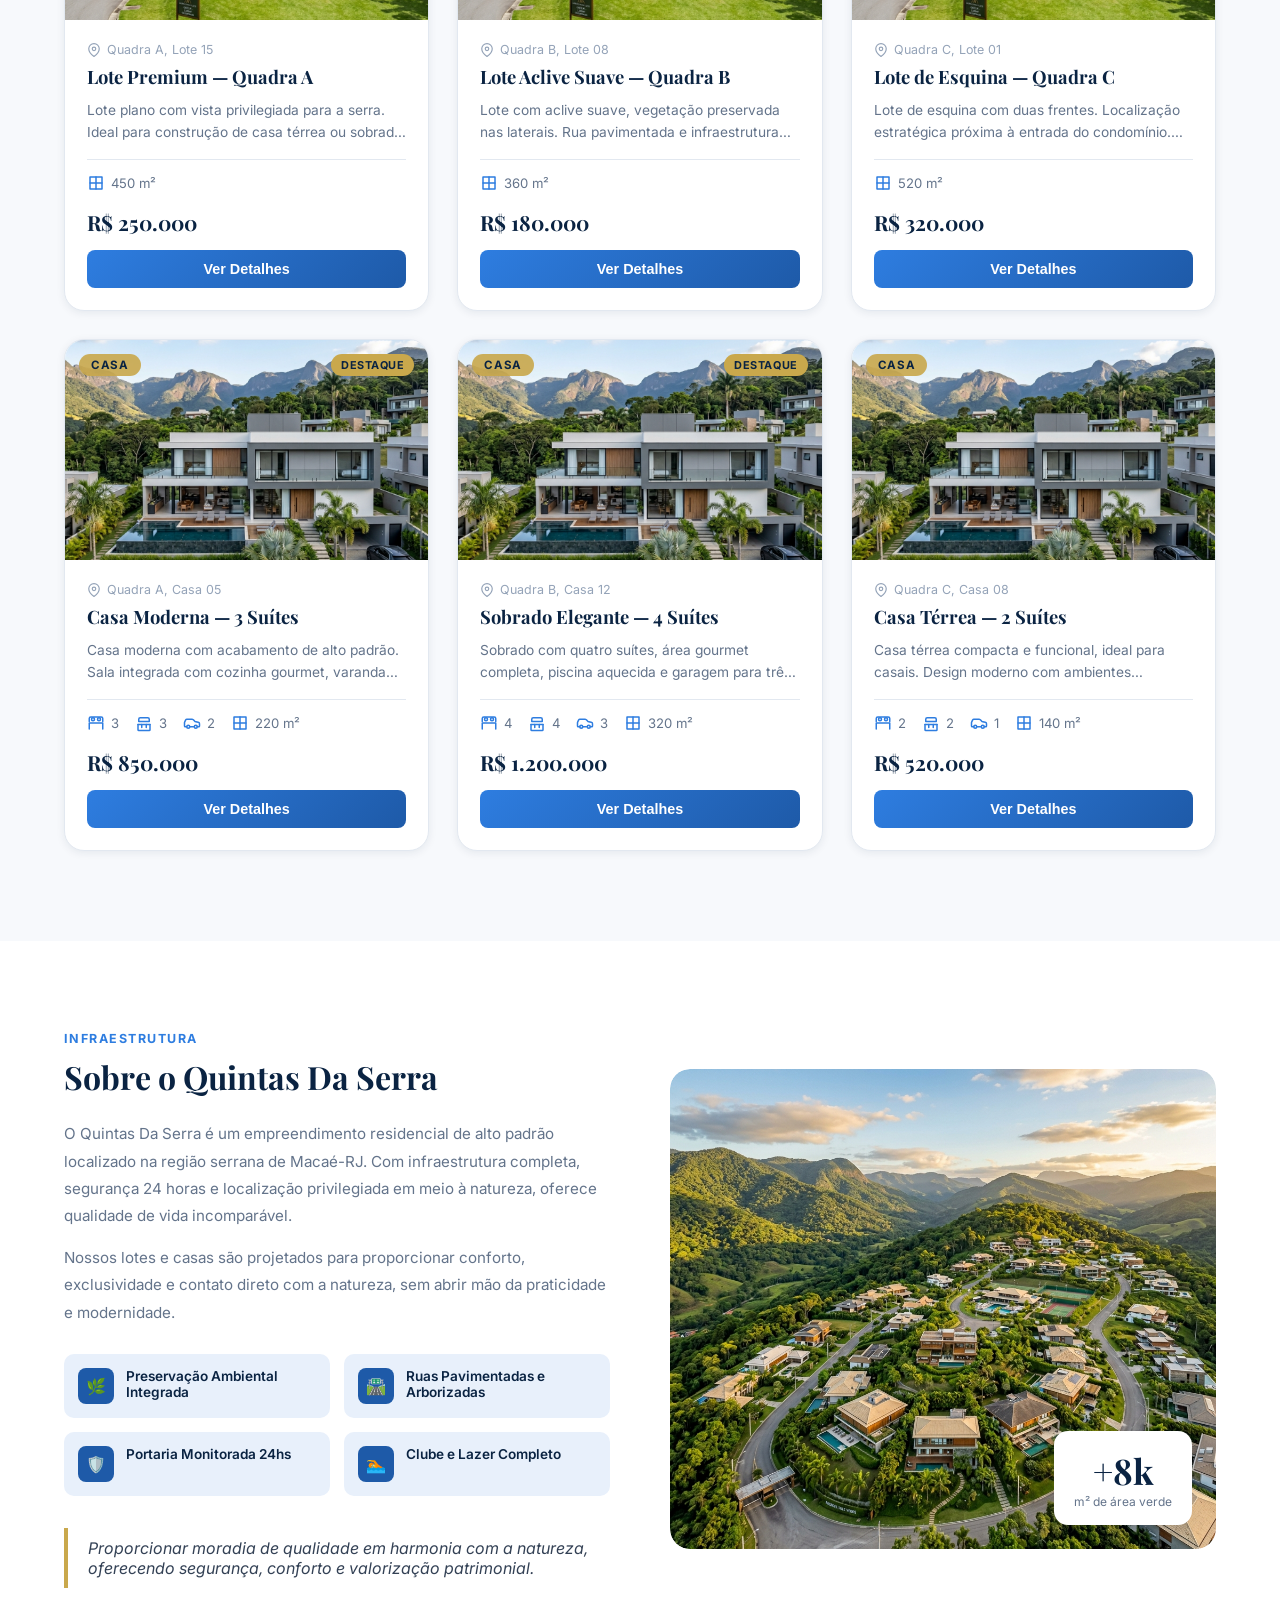
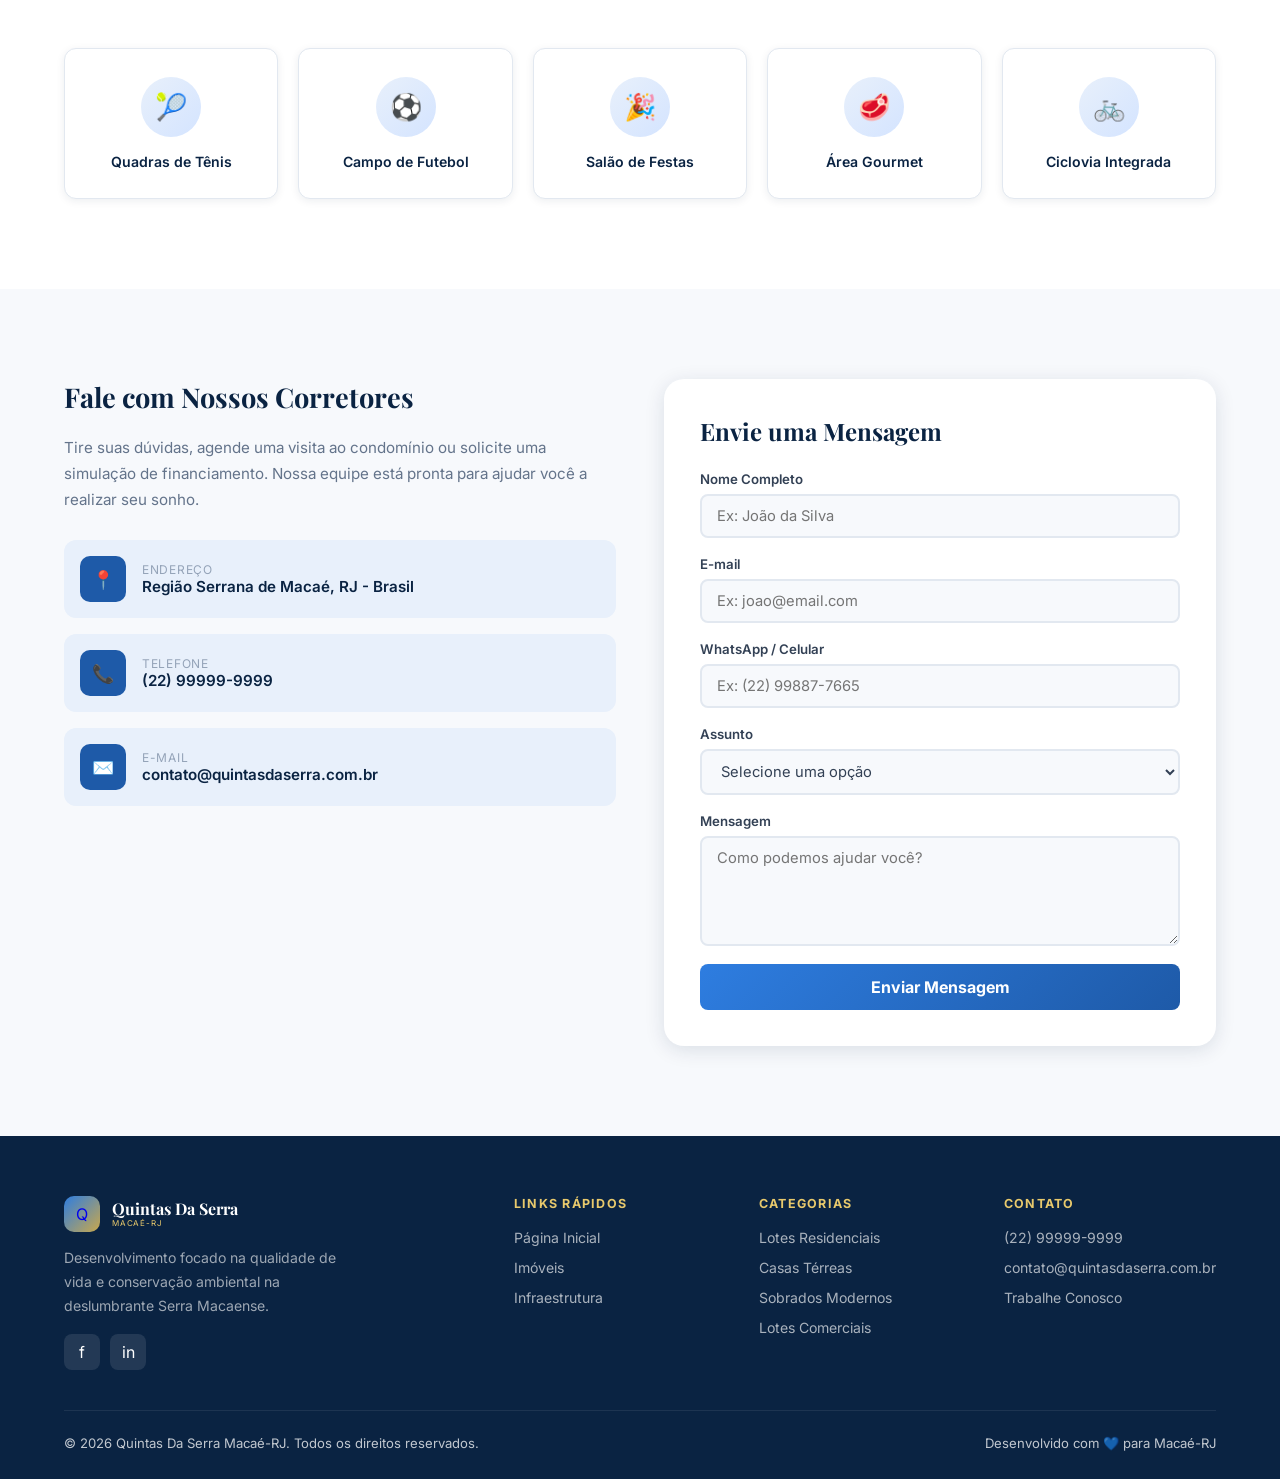
==== commit b47826f1: "Final force update for CRM features and layout fixes" ====
--- a/index.html
+++ b/index.html
@@ -1,4 +1,4 @@
-<!DOCTYPE html>
+<!-- Quintas Da Serra v1.1 - CRM Enabled -->
 <html lang="pt-BR">
 <head>
   <meta charset="UTF-8">
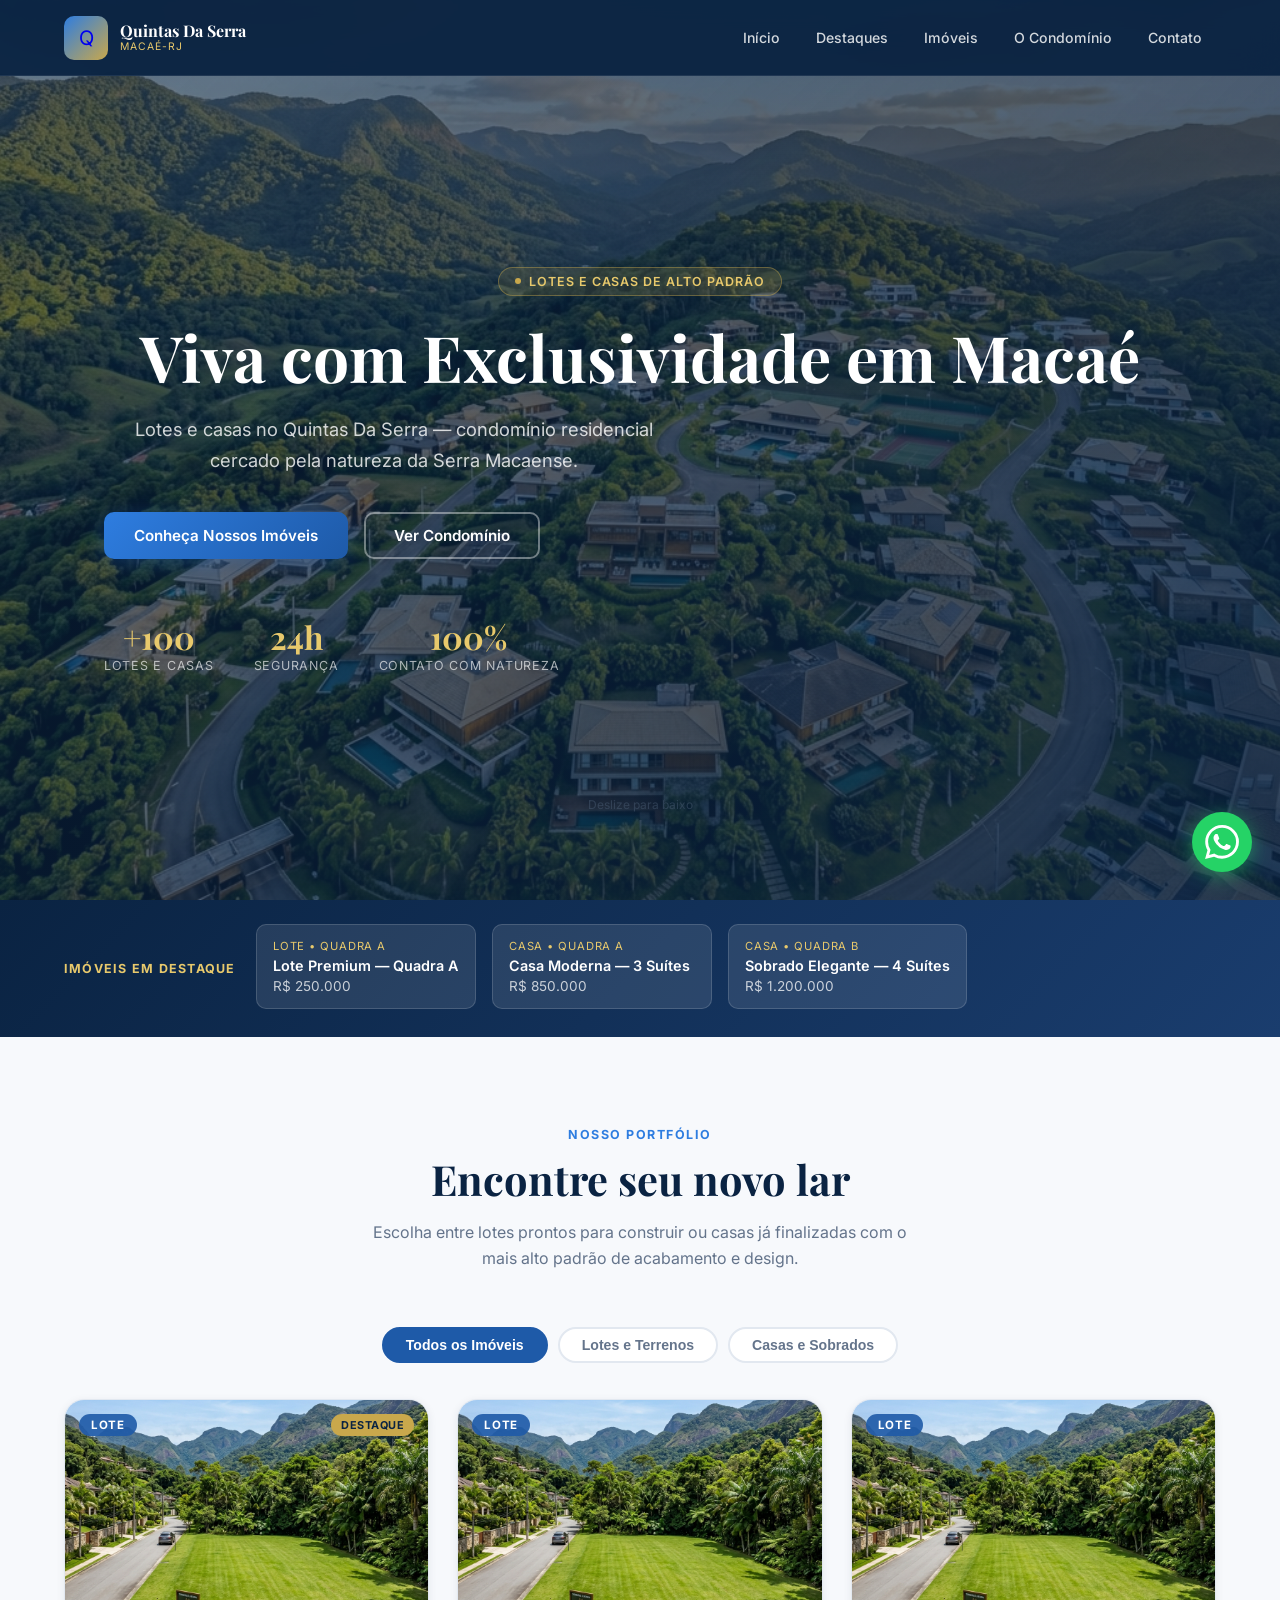
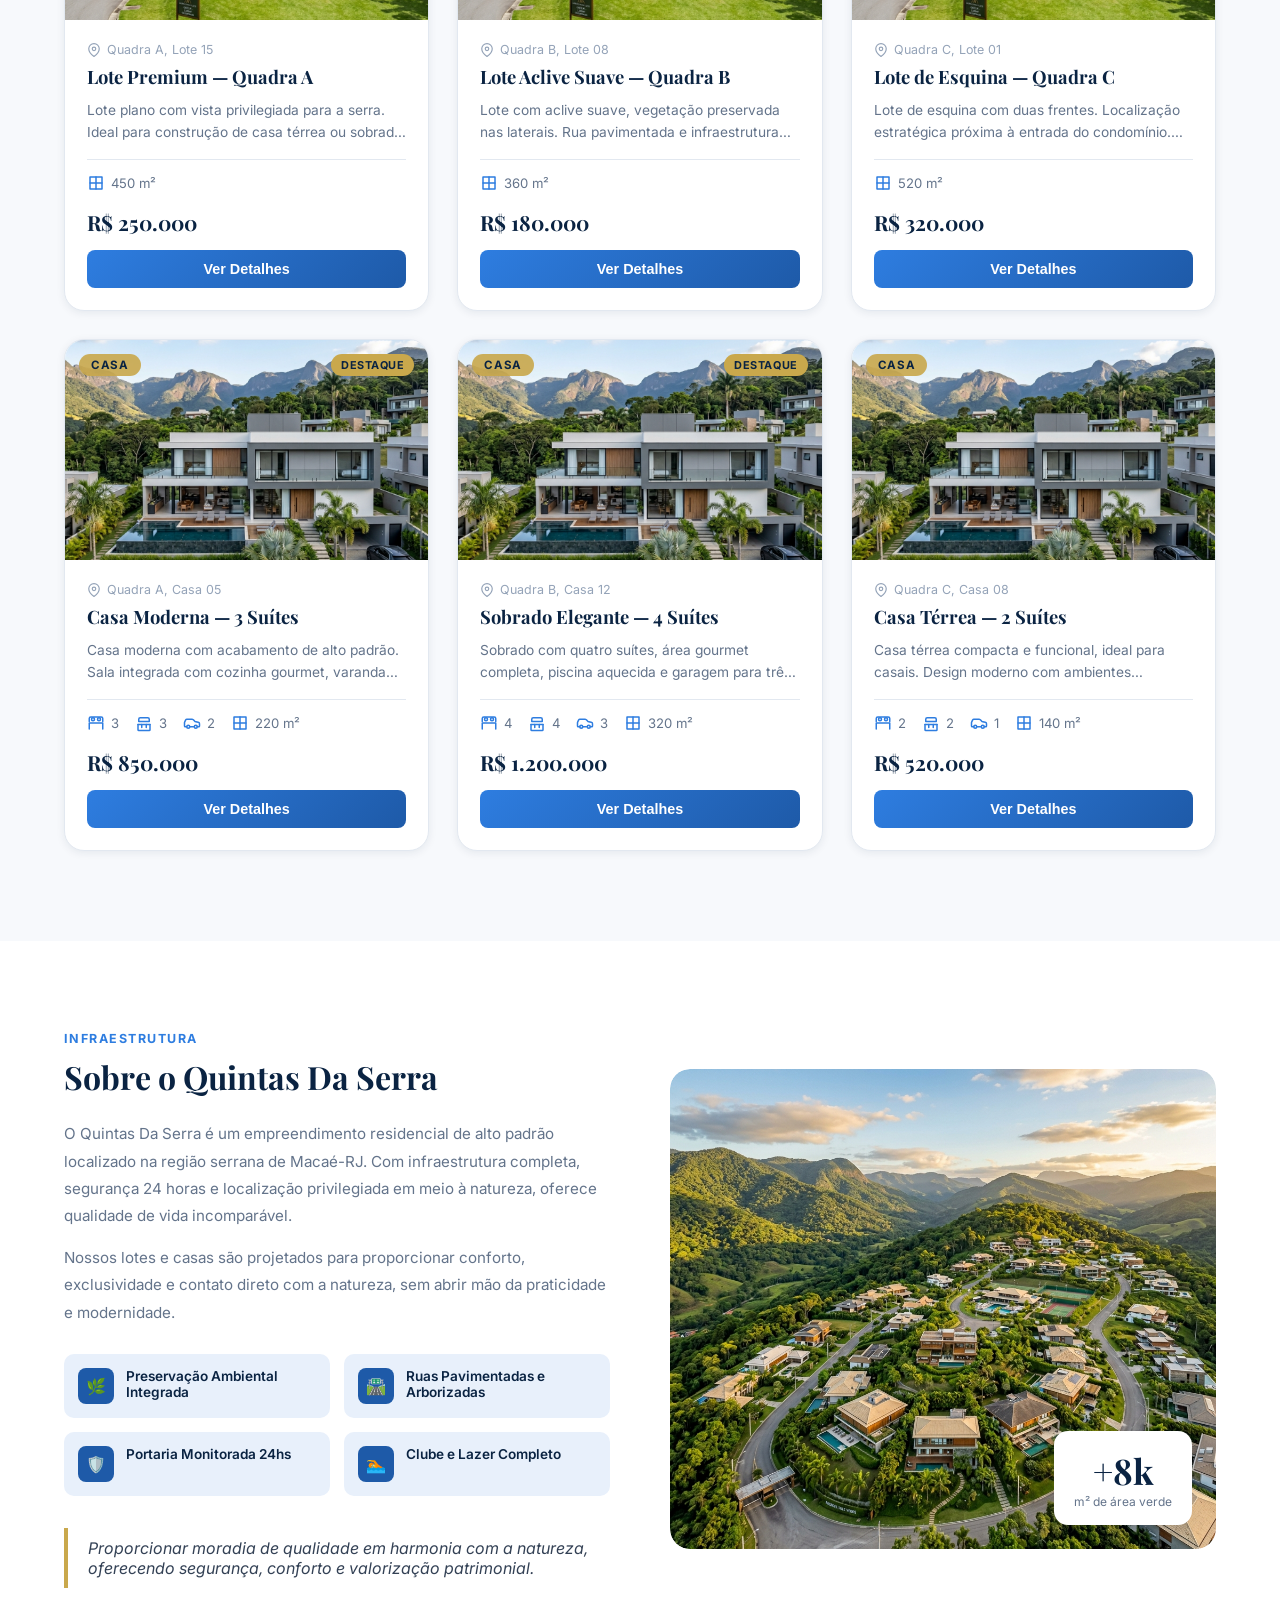
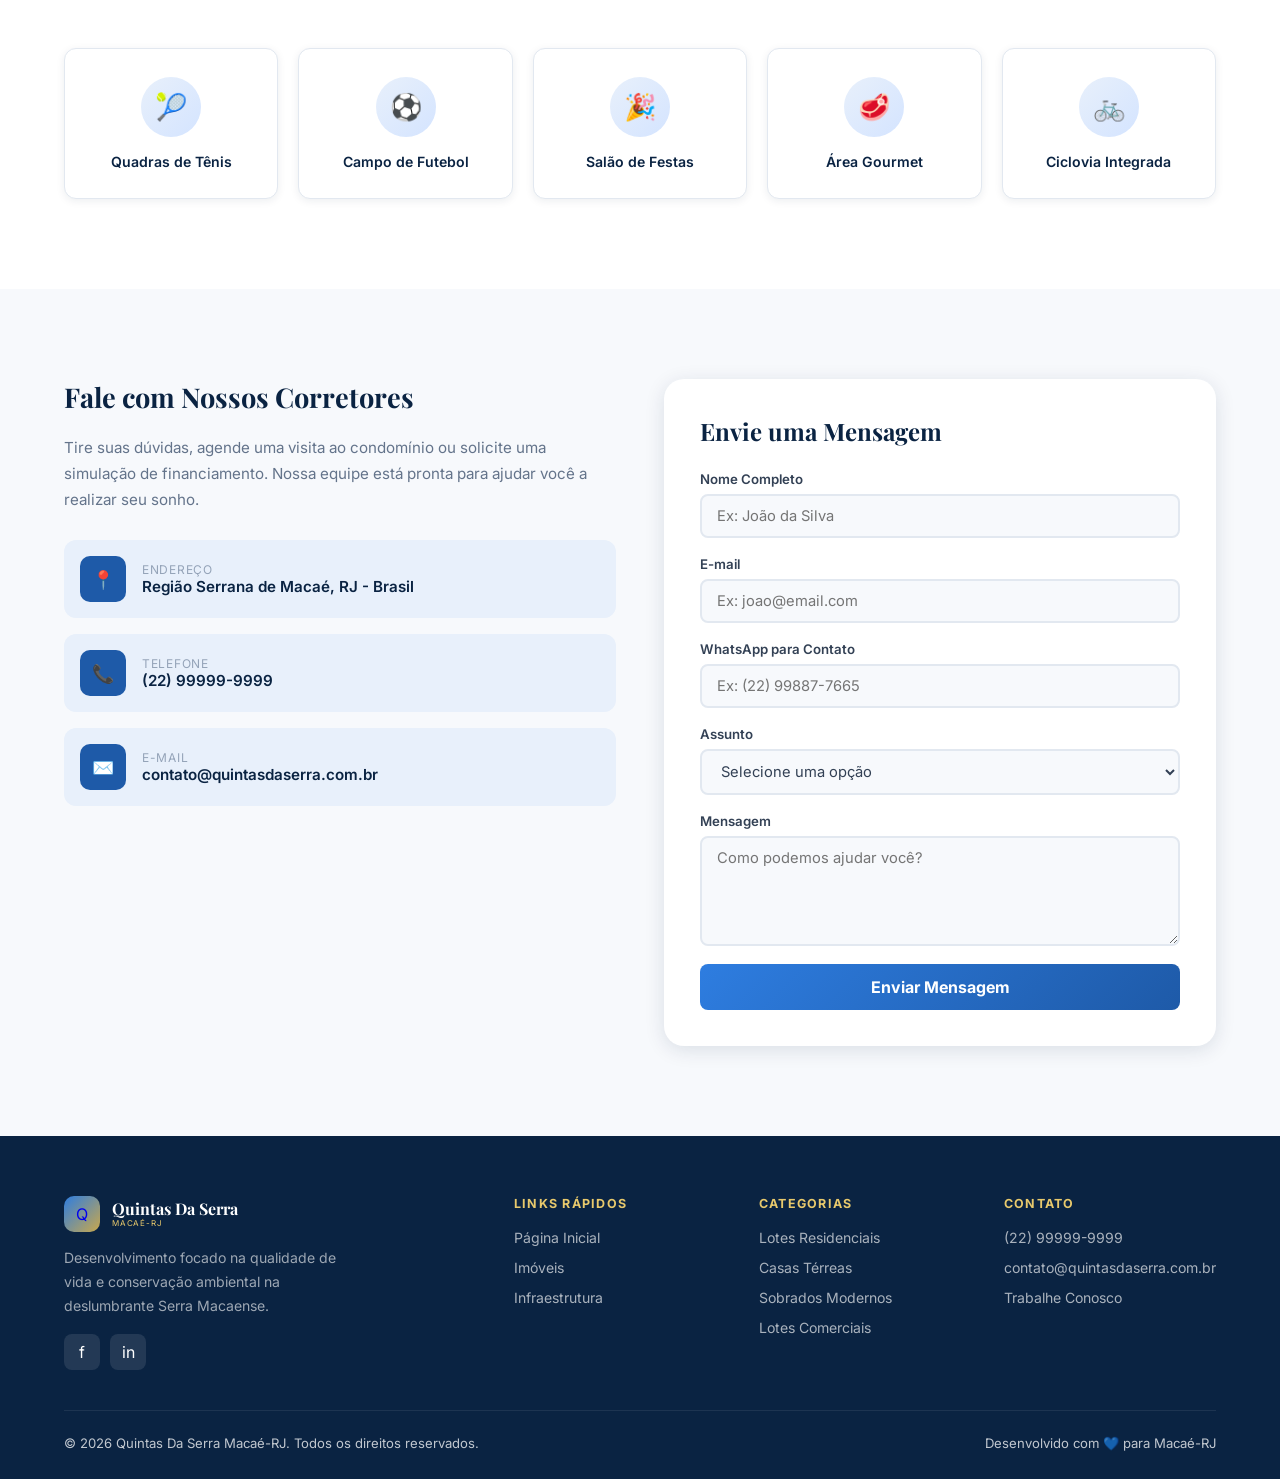
==== commit 7cac4af1: "Fix Admin Stats dashboard, export Lead methods and refine Contact Form" ====
--- a/index.html
+++ b/index.html
@@ -200,7 +200,7 @@
             <input type="email" id="contatoEmail" required placeholder="Ex: joao@email.com">
           </div>
           <div class="form-group">
-            <label for="contatoTel">WhatsApp / Celular</label>
+            <label for="contatoTel">WhatsApp para Contato</label>
             <input type="tel" id="contatoTel" required placeholder="Ex: (22) 99887-7665">
           </div>
           <div class="form-group">
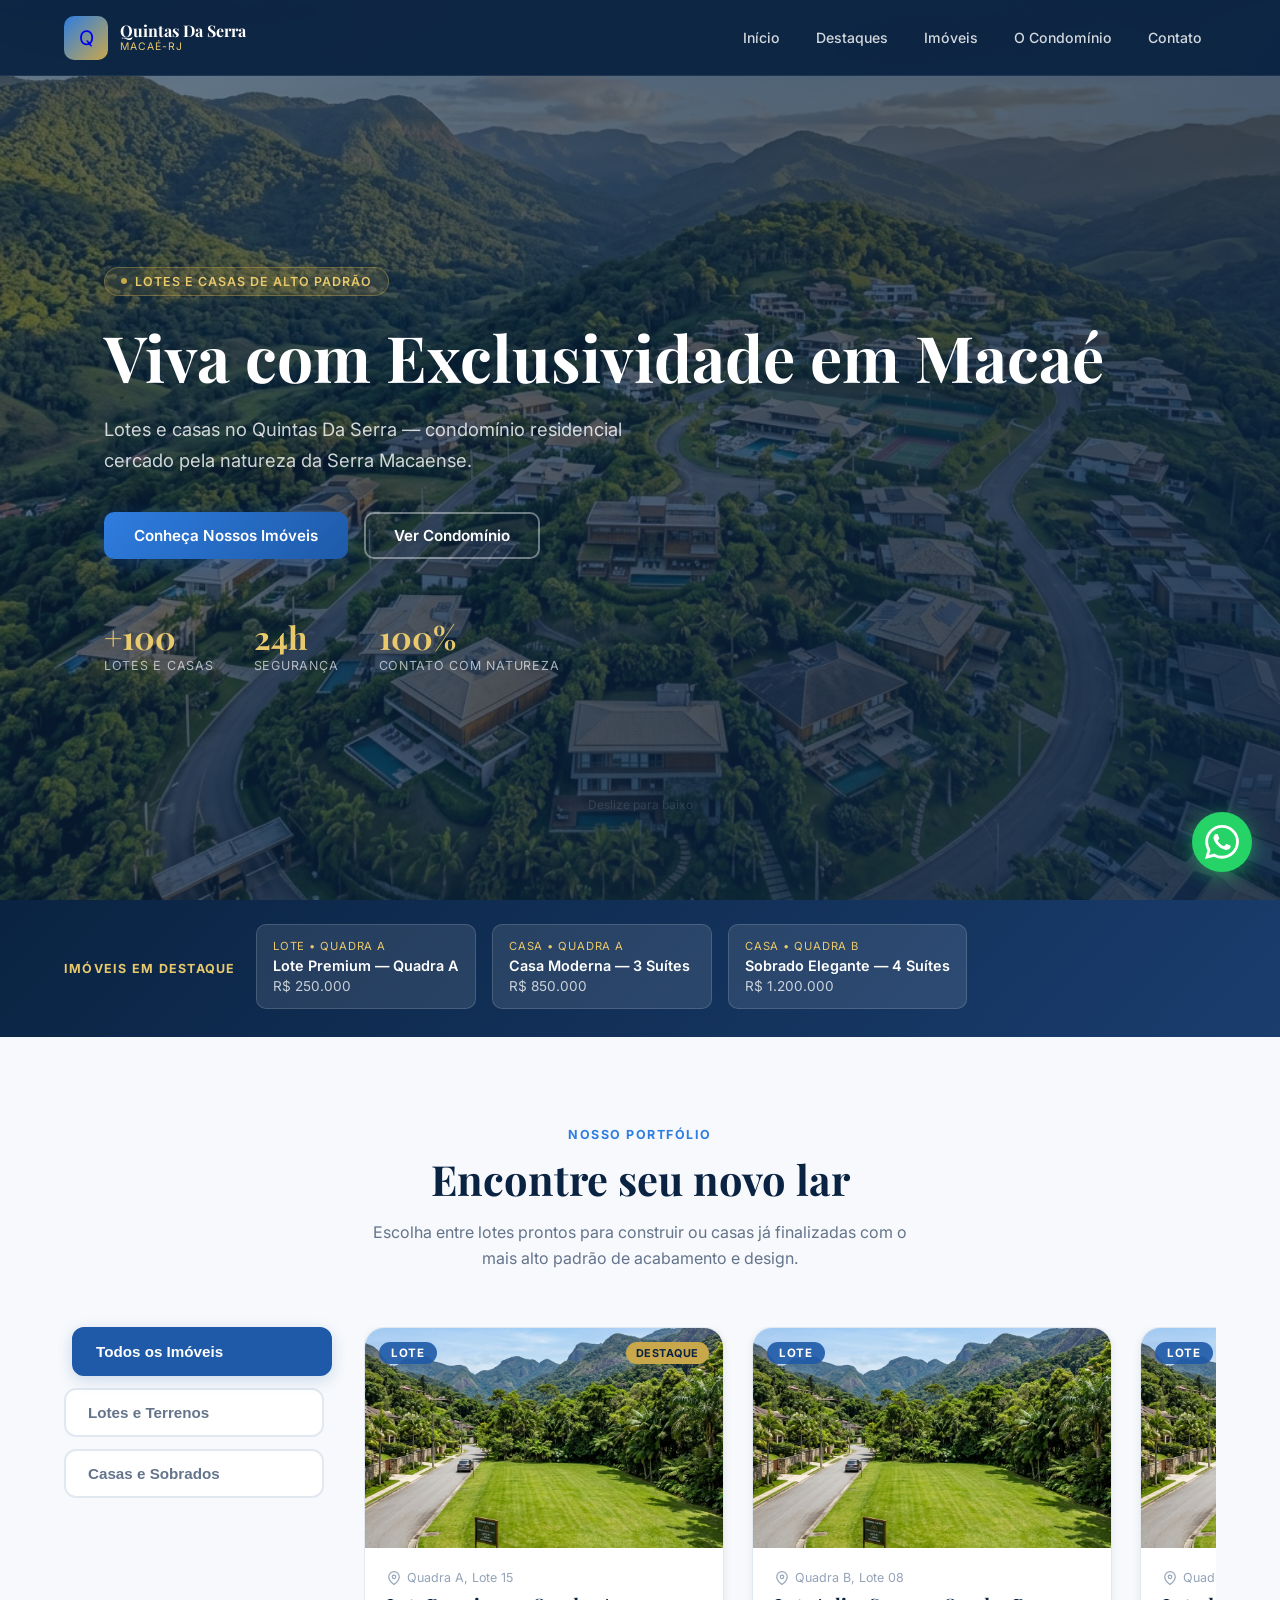
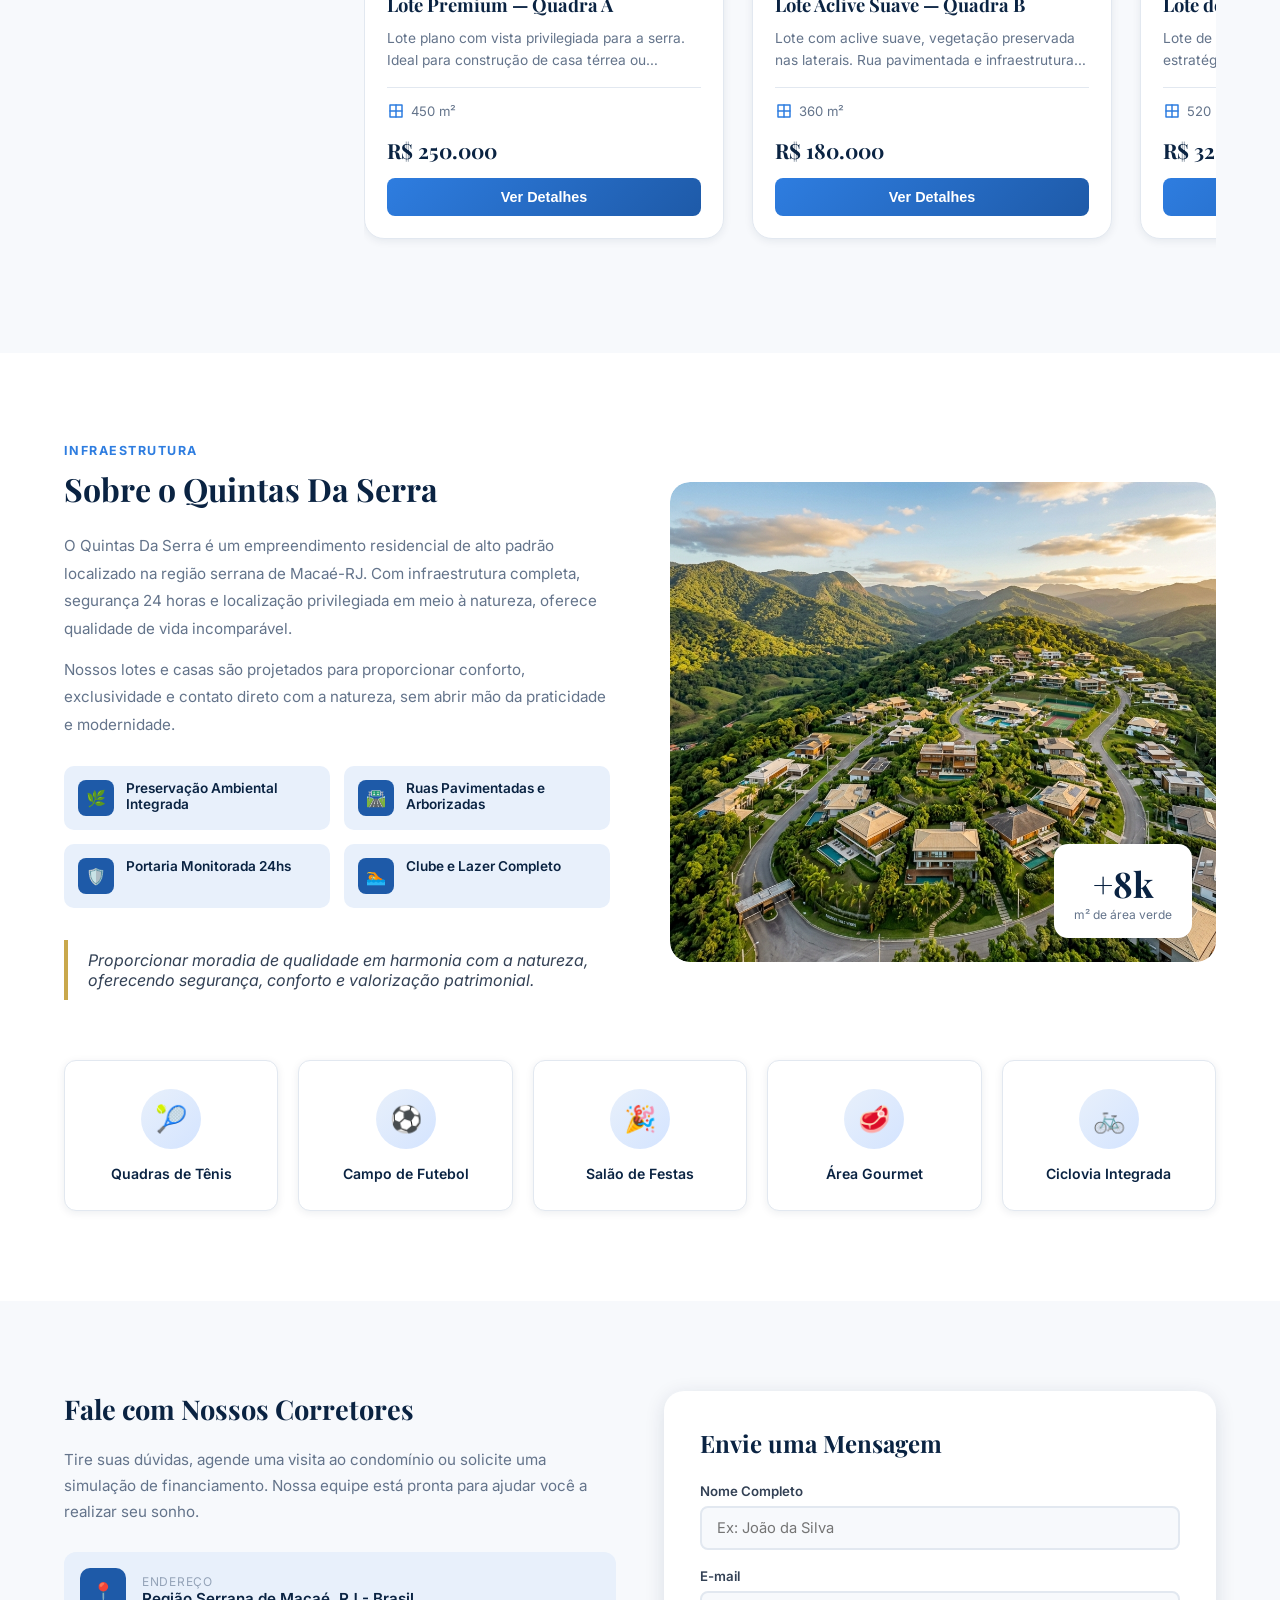
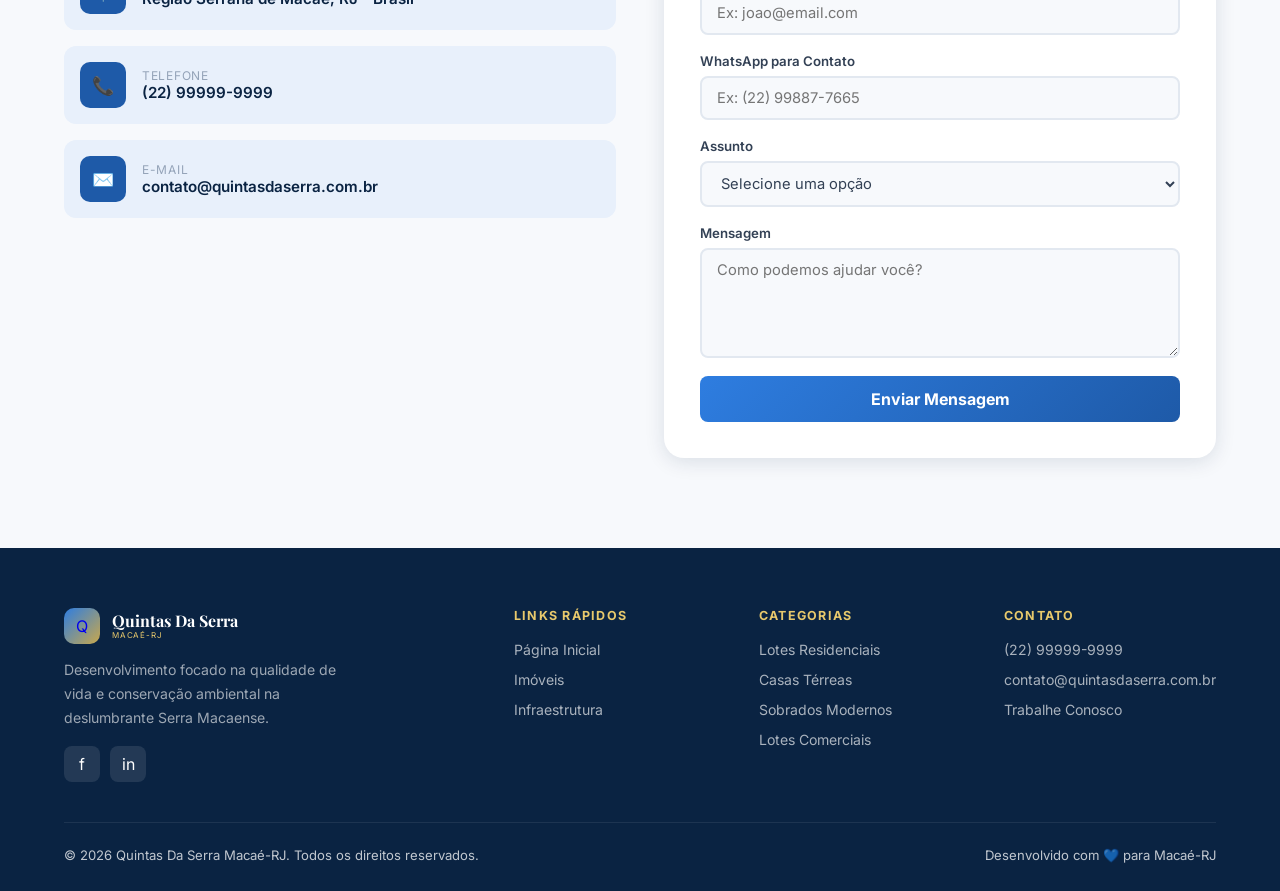
==== commit a278b8b1: "Update portfolio to horizontal scrolling with side-menu filters (v4.0)" ====
--- a/index.html
+++ b/index.html
@@ -5,7 +5,7 @@
   <meta name="viewport" content="width=device-width, initial-scale=1.0">
   <title>Quintas Da Serra Macaé-RJ | Exclusividade em Meio à Natureza</title>
   <meta name="description" content="Lotes e casas no Quintas Da Serra, condomínio residencial cercado pela beleza natural da Serra Macaense. Conforto, segurança e exclusividade.">
-  <link rel="stylesheet" href="css/style.css">
+  <link rel="stylesheet" href="css/style.css?v=4.0">
 </head>
 <body>
 
@@ -89,14 +89,16 @@
         <p class="section-subtitle">Escolha entre lotes prontos para construir ou casas já finalizadas com o mais alto padrão de acabamento e design.</p>
       </div>
       
-      <div class="filter-tabs">
-        <button class="filter-tab active" data-filter="all">Todos os Imóveis</button>
-        <button class="filter-tab" data-filter="lote">Lotes e Terrenos</button>
-        <button class="filter-tab" data-filter="casa">Casas e Sobrados</button>
-      </div>
-      
-      <div class="props-grid" id="props-grid">
-        <!-- Rendered by JS -->
+      <div class="portfolio-container">
+        <div class="filter-tabs">
+          <button class="filter-tab active" data-filter="all">Todos os Imóveis</button>
+          <button class="filter-tab" data-filter="lote">Lotes e Terrenos</button>
+          <button class="filter-tab" data-filter="casa">Casas e Sobrados</button>
+        </div>
+        
+        <div class="props-grid" id="props-grid">
+          <!-- Rendered by JS -->
+        </div>
       </div>
     </div>
   </section>
@@ -210,7 +212,12 @@
               <option value="visita">Agendar Visita</option>
               <option value="informacoes">Mais Informações</option>
               <option value="financiamento">Simulação de Financiamento</option>
+              <option value="outro">Outro (especificar)</option>
             </select>
+          </div>
+          <div class="form-group" id="group-outro" style="display: none;">
+            <label for="assuntoOutro">Especifique o Assunto</label>
+            <input type="text" id="assuntoOutro" placeholder="Digite o assunto que deseja falar">
           </div>
           <div class="form-group">
             <label for="mensagem">Mensagem</label>
@@ -286,7 +293,7 @@
     </div>
   </div>
 
-  <script src="js/data.js"></script>
-  <script src="js/main.js"></script>
+  <script src="js/data.js?v=4.0"></script>
+  <script src="js/main.js?v=4.0"></script>
 </body>
 </html>
--- a/css/style.css
+++ b/css/style.css
@@ -121,8 +121,8 @@
 .hero-content {
   position: relative; z-index: 10; 
   width: 100%; max-width: 1200px;
-  padding: 0 5%; margin: 0 auto;
-  text-align: center;
+  padding: 120px 5% 80px; margin: 0 auto;
+  text-align: left;
 }
 .hero-particles {
   position: absolute; inset: 0; overflow: hidden; pointer-events: none;
@@ -138,12 +138,7 @@
   90%{opacity:0.5;}
   100%{transform:translate(var(--tx,20px),0) scale(1);opacity:0;}
 }
-.hero-content {
-  position: relative; z-index: 2;
-  max-width: 1200px; margin: 0 auto;
-  padding: 120px 5% 80px;
-  width: 100%;
-}
+
 .hero-badge {
   display: inline-flex; align-items: center; gap: 8px;
   background: rgba(201,168,76,0.15);
@@ -260,16 +255,26 @@
 .fmc-price { font-size: 0.85rem; color: rgba(255,255,255,0.75); }
 
 /* ====== PROPERTY CARDS ====== */
+.portfolio-container {
+  display: flex; gap: 40px; align-items: flex-start;
+}
 .props-grid {
-  display: grid;
-  grid-template-columns: repeat(auto-fill, minmax(340px, 1fr));
-  gap: 28px;
-}
+  display: flex; gap: 28px;
+  overflow-x: auto; padding-bottom: 24px;
+  scroll-snap-type: x mandatory;
+  flex: 1; min-width: 0; /* min-width 0 allows flex child to shrink below intrinsic width */
+}
+.props-grid::-webkit-scrollbar { height: 6px; }
+.props-grid::-webkit-scrollbar-thumb { background: var(--blue-light); border-radius: 4px; }
+.props-grid::-webkit-scrollbar-track { background: var(--gray-100); border-radius: 4px; }
+
 .prop-card {
   background: white; border-radius: var(--radius-lg);
   overflow: hidden; box-shadow: var(--shadow-sm);
   transition: var(--transition); position: relative;
   border: 1px solid var(--gray-100);
+  min-width: 340px; max-width: 360px;
+  flex-shrink: 0; scroll-snap-align: start;
 }
 .prop-card:hover { transform: translateY(-6px); box-shadow: var(--shadow-lg); border-color: var(--blue-pale); }
 .prop-card-img {
@@ -333,16 +338,17 @@
 .prop-card-btn:hover { opacity: 0.9; transform: translateY(-1px); }
 
 /* ====== FILTER TABS ====== */
-.filter-tabs { display: flex; gap: 10px; justify-content: center; margin-bottom: 36px; flex-wrap: wrap; }
+.filter-tabs { display: flex; flex-direction: column; gap: 12px; min-width: 260px; }
 .filter-tab {
-  padding: 8px 22px; border-radius: 50px;
+  width: 100%; text-align: left;
+  padding: 14px 22px; border-radius: 12px;
   border: 2px solid var(--gray-100);
   background: white; color: var(--gray-500);
-  font-size: 0.88rem; font-weight: 600;
+  font-size: 0.95rem; font-weight: 600;
   cursor: pointer; transition: var(--transition);
 }
-.filter-tab:hover { border-color: var(--blue-light); color: var(--blue-light); }
-.filter-tab.active { background: var(--blue); border-color: var(--blue); color: white; }
+.filter-tab:hover { border-color: var(--blue-light); color: var(--blue-light); transform: translateX(4px); }
+.filter-tab.active { background: var(--blue); border-color: var(--blue); color: white; transform: translateX(8px); box-shadow: 0 4px 15px rgba(30,90,168,0.2); }
 
 /* ====== ABOUT ====== */
 .about-grid { display: grid; grid-template-columns: 1fr 1fr; gap: 60px; align-items: center; }
@@ -571,7 +577,10 @@
   .nav-links { display: none; position: fixed; top: 76px; left: 0; right: 0; background: var(--blue-dark); flex-direction: column; padding: 20px; gap: 4px; border-bottom: 1px solid rgba(255,255,255,0.1); }
   .nav-links.open { display: flex; }
   .nav-hamburger { display: flex; }
-  .props-grid { grid-template-columns: 1fr; }
+  .portfolio-container { flex-direction: column; gap: 24px; }
+  .filter-tabs { flex-direction: row; min-width: 100%; overflow-x: auto; padding-bottom: 10px; flex-wrap: nowrap; }
+  .filter-tab { width: auto; white-space: nowrap; transform: none !important; }
+  .props-grid { margin-top: 10px; padding-bottom: 20px; width: 100%; }
   .hero-stats { gap: 24px; }
   .about-features { grid-template-columns: 1fr; }
   .footer-grid { grid-template-columns: 1fr; }
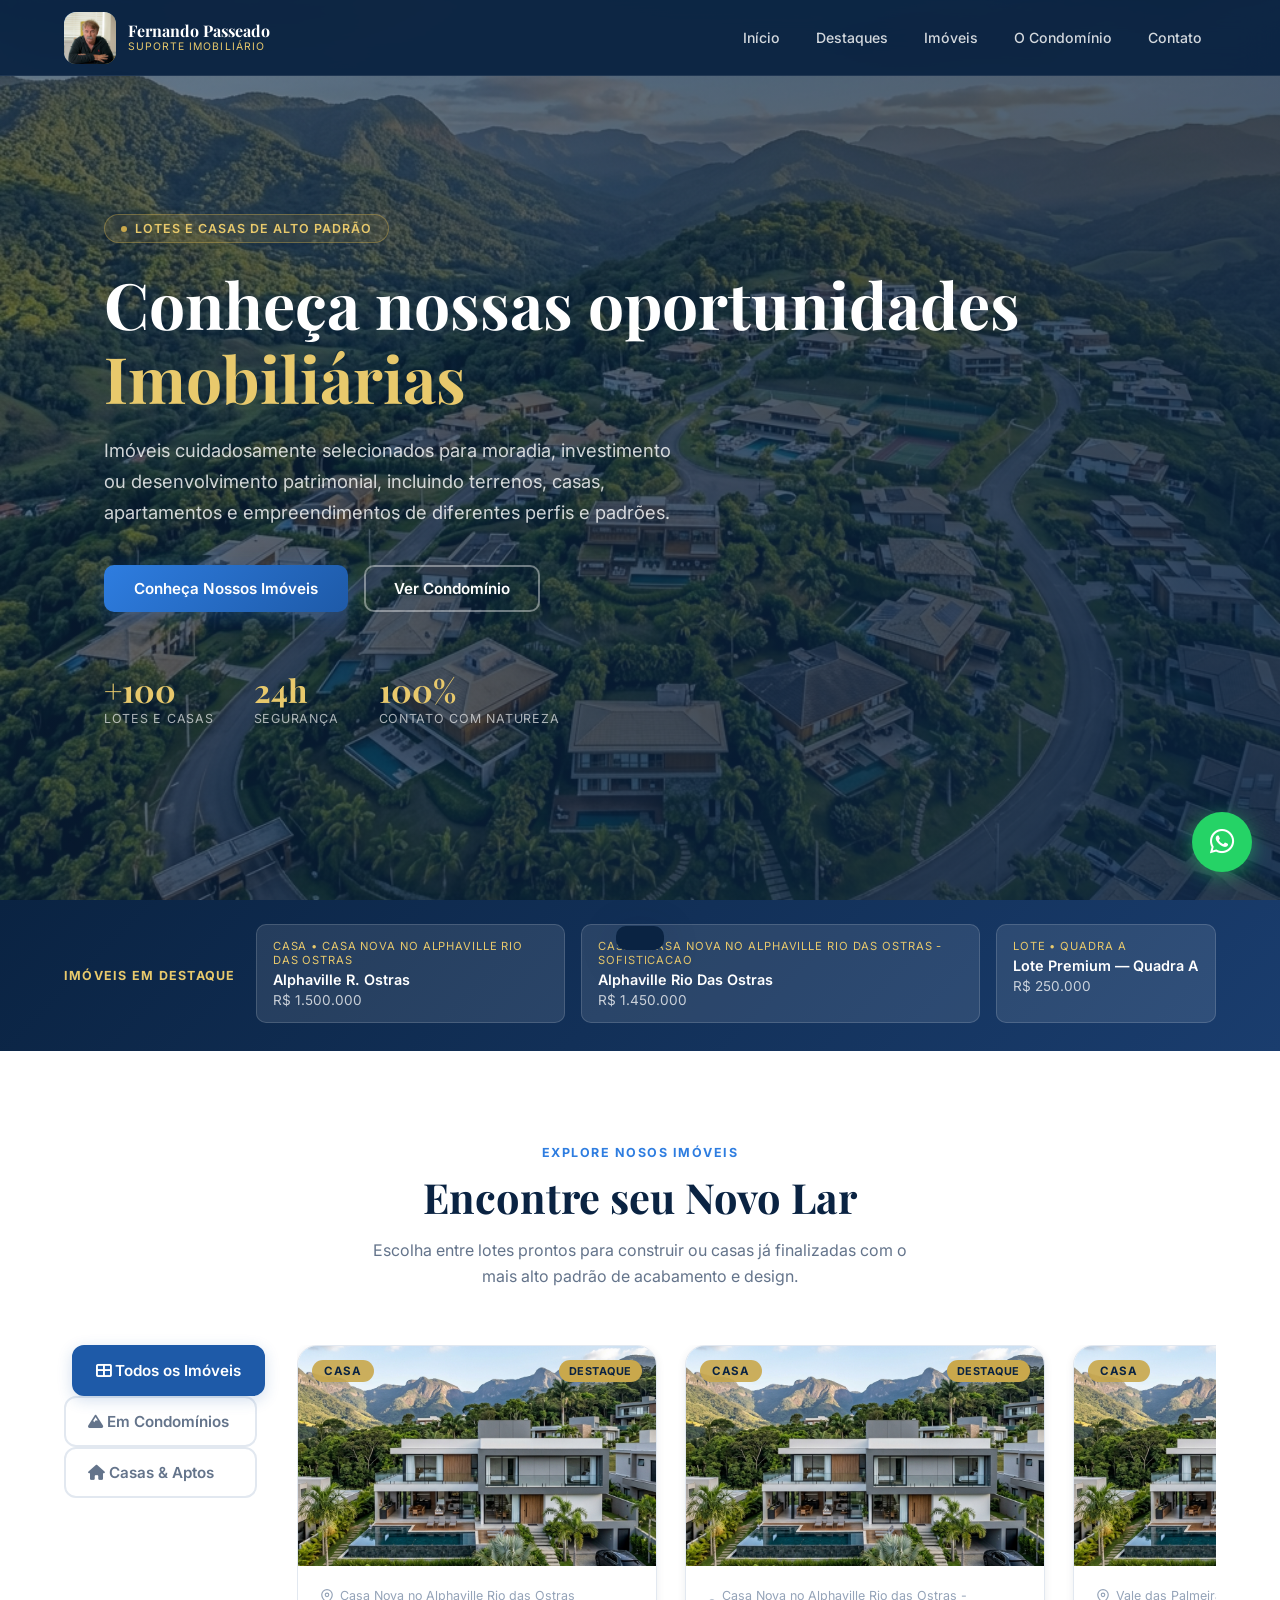
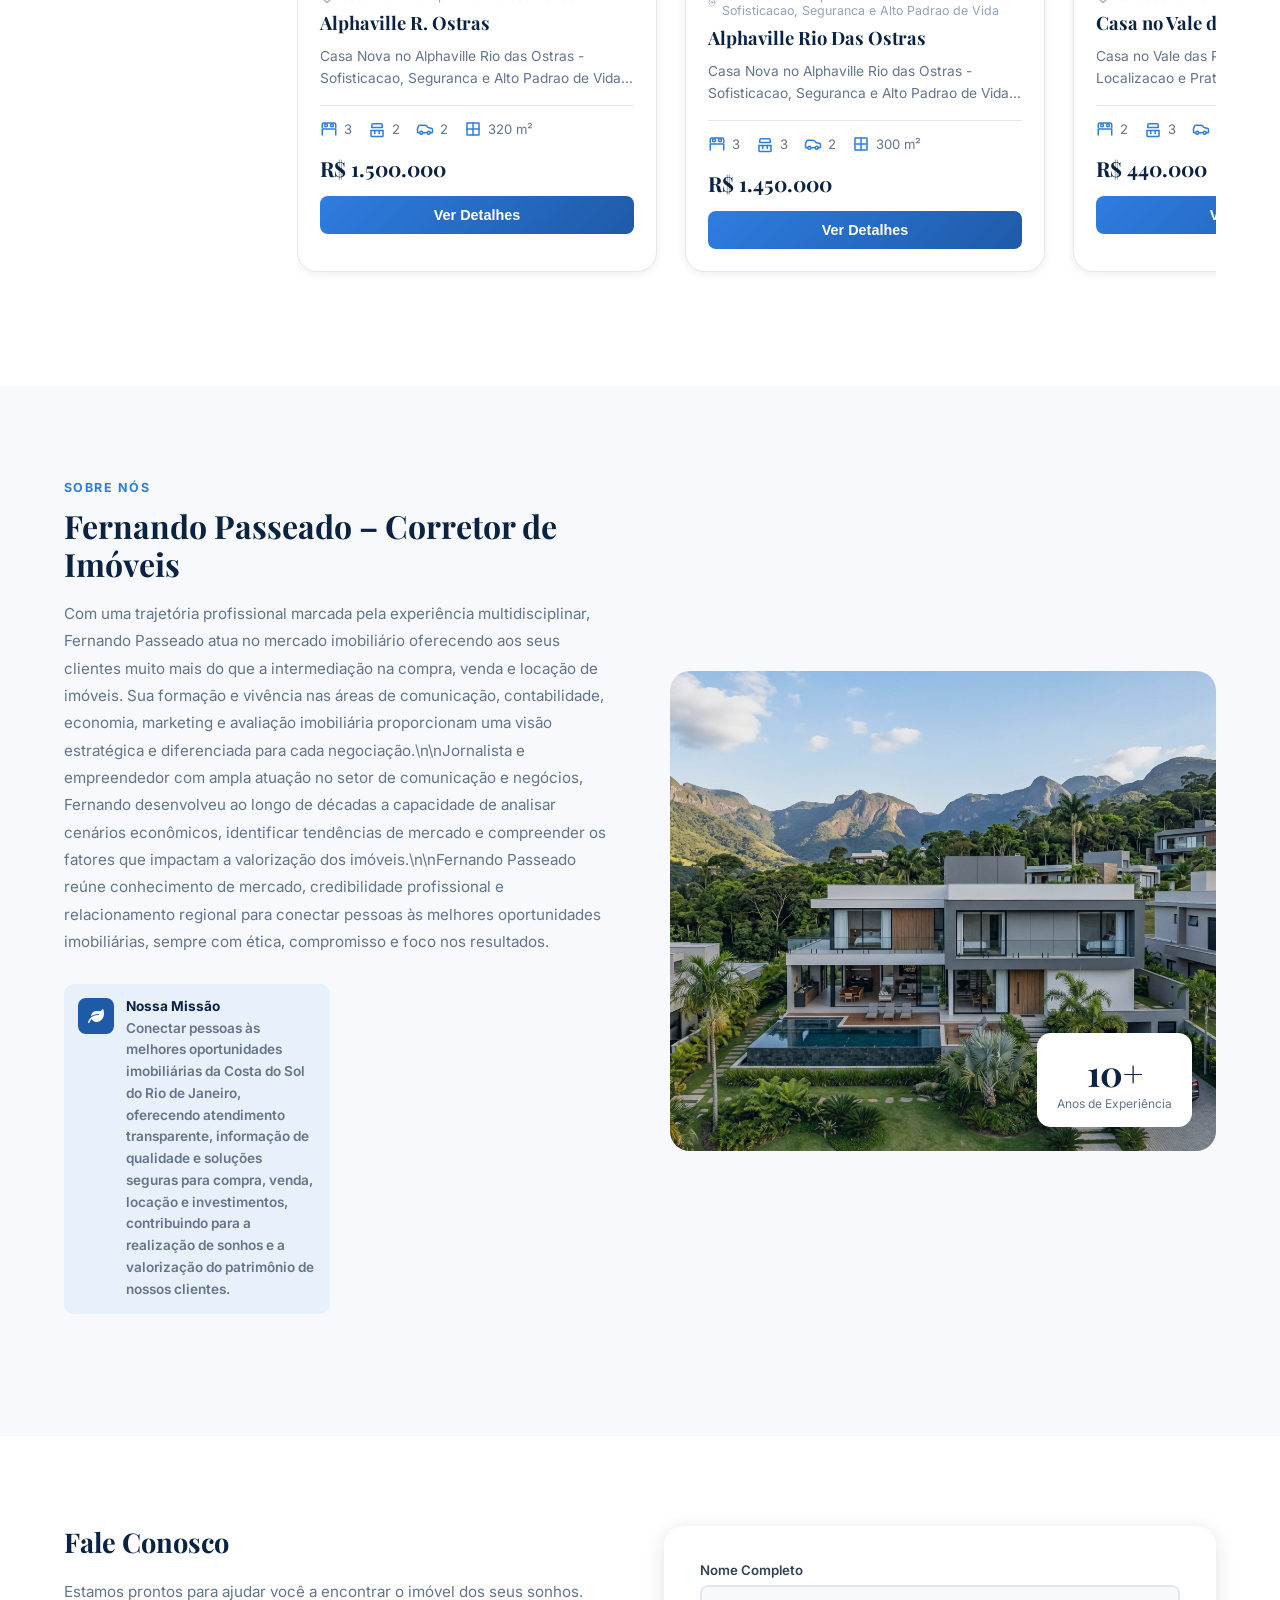
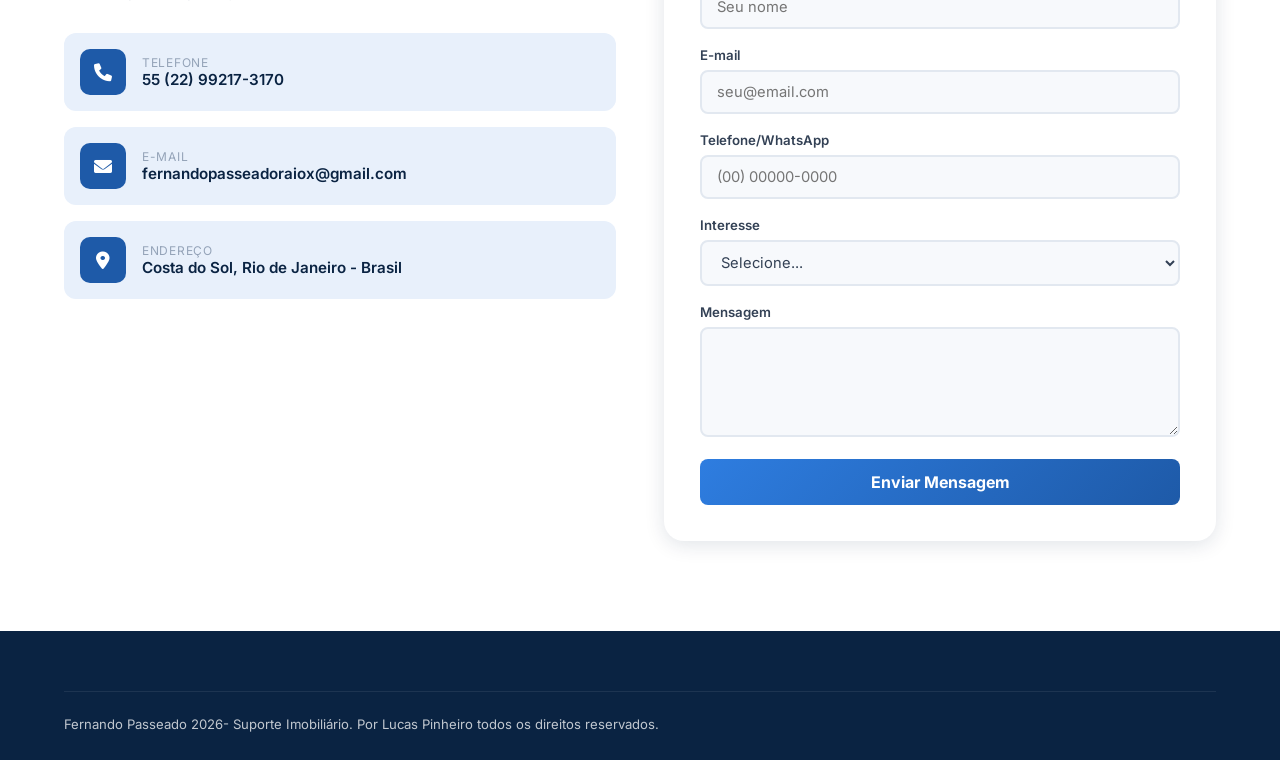
==== commit f5a4558f: "Update texts and contact info from Word doc" ====
--- a/index.html
+++ b/index.html
@@ -1,21 +1,42 @@
-<!-- Quintas Da Serra v1.1 - CRM Enabled -->
+<!DOCTYPE html>
 <html lang="pt-BR">
+
 <head>
   <meta charset="UTF-8">
   <meta name="viewport" content="width=device-width, initial-scale=1.0">
-  <title>Quintas Da Serra Macaé-RJ | Exclusividade em Meio à Natureza</title>
-  <meta name="description" content="Lotes e casas no Quintas Da Serra, condomínio residencial cercado pela beleza natural da Serra Macaense. Conforto, segurança e exclusividade.">
-  <link rel="stylesheet" href="css/style.css?v=4.0">
+  <title>Suporte Imobiliário | Fernando Passeado</title>
+
+  <meta name="description"
+    content="Lotes e casas de alto padrão no Suporte Imobiliário. Conforto, segurança e exclusividade em meio à natureza.">
+
+  <!-- Open Graph / Facebook -->
+  <meta property="og:type" content="website">
+  <meta property="og:url" content="https://www.supportimobiliario.com.br/">
+  <meta property="og:title" content="Suporte Imobiliário | Exclusividade em Meio à Natureza">
+  <meta property="og:description"
+    content="Lotes e casas de alto padrão. Conforto, segurança e exclusividade em meio à natureza.">
+  <meta property="og:image" content="https://www.supportimobiliario.com.br/assets/images/hero-bg.png">
+
+  <!-- Twitter -->
+  <meta property="twitter:card" content="summary_large_image">
+  <meta property="twitter:url" content="https://www.supportimobiliario.com.br/">
+  <meta property="twitter:title" content="Suporte Imobiliário | Imóveis de Luxo">
+  <meta property="twitter:description" content="Lotes e casas exclusivos cercados pela natureza.">
+  <meta property="twitter:image" content="https://www.supportimobiliario.com.br/assets/images/hero-bg.png">
+
+  <link rel="stylesheet" href="css/style.css?v=9.0">
+  <link rel="stylesheet" href="https://cdnjs.cloudflare.com/ajax/libs/font-awesome/6.0.0/css/all.min.css">
 </head>
+
 <body>
 
   <!-- NAVBAR -->
-  <nav class="navbar">
+  <nav class="navbar" id="navbar">
     <a href="#" class="nav-logo">
-      <div class="nav-logo-icon">Q</div>
+      <div class="nav-logo-icon"><img src="assets/images/fernando.png" alt="Fernando Passeado"></div>
       <div class="nav-logo-text">
-        <span class="nav-logo-title">Quintas Da Serra</span>
-        <span class="nav-logo-sub">Macaé-RJ</span>
+        <span class="nav-logo-title">Fernando Passeado</span>
+        <span class="nav-logo-sub">Suporte Imobiliário</span>
       </div>
     </a>
     <div class="nav-links">
@@ -34,20 +55,26 @@
   <section id="inicio" class="hero">
     <div id="hero-slides" class="hero-slides"></div>
     <div class="hero-overlay"></div>
-    
+
     <div class="hero-content">
       <div class="hero-badge" id="hero-badge">Lotes e Casas de Alto Padrão</div>
-      <h1 class="hero-title" id="hero-title">Viva com Exclusividade em <span>Macaé</span></h1>
-      <p class="hero-subtitle" id="hero-subtitle">Descubra lotes e casas no Quintas Da Serra — um condomínio residencial cercado pela beleza natural da Serra Macaense.</p>
-      
+      <h1 class="hero-title" id="hero-title">Conheça nossas oportunidades <span>Imobiliárias</span></h1>
+      <p class="hero-subtitle" id="hero-subtitle">Imóveis cuidadosamente selecionados para moradia, investimento ou
+        desenvolvimento patrimonial, incluindo terrenos, casas, apartamentos e empreendimentos de diferentes perfis e
+        padrões.</p>
+
       <div class="hero-actions">
         <a href="#imoveis" class="btn-primary" id="hero-btn">
           Conheça Nossos Imóveis
-          <svg width="18" height="18" viewBox="0 0 24 24" fill="none" stroke="currentColor" stroke-width="2" stroke-linecap="round" stroke-linejoin="round"><path d="M5 12h14"/><path d="m12 5 7 7-7 7"/></svg>
+          <svg width="18" height="18" viewBox="0 0 24 24" fill="none" stroke="currentColor" stroke-width="2"
+            stroke-linecap="round" stroke-linejoin="round">
+            <path d="M5 12h14" />
+            <path d="m12 5 7 7-7 7" />
+          </svg>
         </a>
         <a href="#sobre" class="btn-outline">Ver Condomínio</a>
       </div>
-      
+
       <div class="hero-stats">
         <div class="hero-stat">
           <div class="hero-stat-number">+100</div>
@@ -63,7 +90,7 @@
         </div>
       </div>
     </div>
-    
+
     <div class="hero-scroll" onclick="document.getElementById('destaques').scrollIntoView()">
       Deslize para baixo
       <span></span>
@@ -73,29 +100,39 @@
   <!-- DESTAQUES -->
   <section id="destaques" class="featured-strip">
     <div class="featured-strip-inner">
-      <div class="featured-strip-label">Imóveis em Destaque</div>
+      <span class="featured-strip-label">Imóveis em Destaque</span>
       <div class="featured-cards-scroll" id="featured-scroll">
         <!-- Rendered by JS -->
       </div>
     </div>
   </section>
 
-  <!-- CATÁLOGO DE IMÓVEIS -->
-  <section id="imoveis" class="section section-alt">
+  <!-- LISTAGEM DE IMÓVEIS -->
+  <section id="imoveis" class="section">
     <div class="container">
       <div class="section-header">
-        <span class="section-eyebrow">Nosso Portfólio</span>
-        <h2 class="section-title">Encontre seu novo lar</h2>
-        <p class="section-subtitle">Escolha entre lotes prontos para construir ou casas já finalizadas com o mais alto padrão de acabamento e design.</p>
-      </div>
-      
+        <span class="section-eyebrow">Explore nosos imóveis</span>
+        <h2 class="section-title">Encontre seu <span>Novo Lar</span></h2>
+        <p class="section-subtitle">Escolha entre lotes prontos para construir ou casas já finalizadas com o mais alto
+          padrão de acabamento e design.</p>
+      </div>
+
       <div class="portfolio-container">
-        <div class="filter-tabs">
-          <button class="filter-tab active" data-filter="all">Todos os Imóveis</button>
-          <button class="filter-tab" data-filter="lote">Lotes e Terrenos</button>
-          <button class="filter-tab" data-filter="casa">Casas e Sobrados</button>
-        </div>
-        
+        <div class="portfolio-filters">
+          <div class="filter-tab active" data-type="all">
+            <i class="fas fa-th-large"></i>
+            <span>Todos os Imóveis</span>
+          </div>
+          <div class="filter-tab" data-type="lote">
+            <i class="fas fa-mountain"></i>
+            <span>Em Condomínios</span>
+          </div>
+          <div class="filter-tab" data-type="casa">
+            <i class="fas fa-home"></i>
+            <span>Casas & Aptos</span>
+          </div>
+        </div>
+
         <div class="props-grid" id="props-grid">
           <!-- Rendered by JS -->
         </div>
@@ -103,184 +140,127 @@
     </div>
   </section>
 
-  <!-- SOBRE -->
-  <section id="sobre" class="section">
+  <!-- SOBRE / CONDOMÍNIO -->
+  <section id="sobre" class="section section-alt">
     <div class="container">
       <div class="about-grid">
         <div class="about-text">
-          <div class="section-header">
-            <span class="section-eyebrow">Infraestrutura</span>
-            <h2 class="section-title" id="about-title">Sobre o Quintas Da Serra</h2>
-          </div>
+          <span class="section-eyebrow">Sobre Nós</span>
+          <h2 class="section-title" id="about-title">Sobre o Suporte Imobiliário</h2>
           <div class="about-desc" id="about-text">
             <!-- Rendered by JS -->
           </div>
-          
+
           <div class="about-features">
             <div class="about-feature">
-              <div class="about-feature-icon">🌿</div>
-              <div class="about-feature-text">Preservação Ambiental Integrada</div>
-            </div>
-            <div class="about-feature">
-              <div class="about-feature-icon">🛣️</div>
-              <div class="about-feature-text">Ruas Pavimentadas e Arborizadas</div>
-            </div>
-            <div class="about-feature">
-              <div class="about-feature-icon">🛡️</div>
-              <div class="about-feature-text">Portaria Monitorada 24hs</div>
-            </div>
-            <div class="about-feature">
-              <div class="about-feature-icon">🏊</div>
-              <div class="about-feature-text">Clube e Lazer Completo</div>
-            </div>
-          </div>
-          <blockquote style="border-left:4px solid var(--gold); padding:10px 20px; font-style:italic;" id="mission-text">
-            <!-- Rendered by JS -->
-          </blockquote>
-        </div>
-        
-        <div class="about-img-wrap animate-in">
-          <img src="assets/images/hero.png" alt="Vista do Condomínio" loading="lazy">
+              <div class="about-feature-icon"><i class="fas fa-leaf"></i></div>
+              <div class="about-feature-text">
+                <span style="font-weight: 700; color: #0a2342; display: block; margin-bottom: 4px;">Nossa Missão</span>
+                <div id="mission-text" style="font-size: 0.85rem; color: #64748b; line-height: 1.6;"></div>
+              </div>
+            </div>
+          </div>
+        </div>
+
+        <div class="about-img-wrap">
+          <div id="about-slides" class="about-slides"></div>
+          <div class="about-slides-overlay"></div>
           <div class="about-img-badge">
-            <div class="about-img-badge-number">+8k</div>
-            <div class="about-img-badge-label">m² de área verde</div>
-          </div>
-        </div>
-      </div>
-      
-      <div class="infra-grid" style="margin-top: 60px;">
-        <div class="infra-card"><div class="infra-icon">🎾</div><div class="infra-label">Quadras de Tênis</div></div>
-        <div class="infra-card"><div class="infra-icon">⚽</div><div class="infra-label">Campo de Futebol</div></div>
-        <div class="infra-card"><div class="infra-icon">🎉</div><div class="infra-label">Salão de Festas</div></div>
-        <div class="infra-card"><div class="infra-icon">🥩</div><div class="infra-label">Área Gourmet</div></div>
-        <div class="infra-card"><div class="infra-icon">🚲</div><div class="infra-label">Ciclovia Integrada</div></div>
+            <div class="about-img-badge-number">10+</div>
+            <div class="about-img-badge-label">Anos de Experiência</div>
+          </div>
+        </div>
       </div>
     </div>
   </section>
 
   <!-- CONTATO -->
-  <section id="contato" class="section section-alt">
+  <section id="contato" class="section">
     <div class="container">
       <div class="contact-grid">
         <div class="contact-info">
-          <h3>Fale com Nossos Corretores</h3>
-          <p>Tire suas dúvidas, agende uma visita ao condomínio ou solicite uma simulação de financiamento. Nossa equipe está pronta para ajudar você a realizar seu sonho.</p>
-          
+          <h3 class="section-title">Fale <span>Conosco</span></h3>
+          <p>Estamos prontos para ajudar você a encontrar o imóvel dos seus sonhos.</p>
+
           <div class="contact-items">
             <div class="contact-item">
-              <div class="contact-item-icon">📍</div>
-              <div>
+              <div class="contact-item-icon"><i class="fas fa-phone"></i></div>
+              <div class="contact-item-content">
+                <div class="contact-item-label">Telefone</div>
+                <div class="contact-item-value setting-phone"></div>
+              </div>
+            </div>
+            <div class="contact-item">
+              <div class="contact-item-icon"><i class="fas fa-envelope"></i></div>
+              <div class="contact-item-content">
+                <div class="contact-item-label">E-mail</div>
+                <div class="contact-item-value setting-email"></div>
+              </div>
+            </div>
+            <div class="contact-item">
+              <div class="contact-item-icon"><i class="fas fa-map-marker-alt"></i></div>
+              <div class="contact-item-content">
                 <div class="contact-item-label">Endereço</div>
-                <div class="contact-item-value setting-address">Região Serrana de Macaé, RJ - Brasil</div>
-              </div>
-            </div>
-            <div class="contact-item">
-              <div class="contact-item-icon">📞</div>
-              <div>
-                <div class="contact-item-label">Telefone</div>
-                <div class="contact-item-value setting-phone">(22) 99999-9999</div>
-              </div>
-            </div>
-            <div class="contact-item">
-              <div class="contact-item-icon">✉️</div>
-              <div>
-                <div class="contact-item-label">E-mail</div>
-                <div class="contact-item-value setting-email">contato@quintasdaserra.com.br</div>
-              </div>
-            </div>
-          </div>
-        </div>
-        
-        <form class="contact-form" id="contactForm">
-          <h3>Envie uma Mensagem</h3>
-          <div class="form-group">
-            <label for="nome">Nome Completo</label>
-            <input type="text" id="nome" required placeholder="Ex: João da Silva">
-          </div>
-          <div class="form-group">
-            <label for="contatoEmail">E-mail</label>
-            <input type="email" id="contatoEmail" required placeholder="Ex: joao@email.com">
-          </div>
-          <div class="form-group">
-            <label for="contatoTel">WhatsApp para Contato</label>
-            <input type="tel" id="contatoTel" required placeholder="Ex: (22) 99887-7665">
-          </div>
-          <div class="form-group">
-            <label for="assunto">Assunto</label>
-            <select id="assunto" required>
-              <option value="" disabled selected>Selecione uma opção</option>
-              <option value="visita">Agendar Visita</option>
-              <option value="informacoes">Mais Informações</option>
-              <option value="financiamento">Simulação de Financiamento</option>
-              <option value="outro">Outro (especificar)</option>
-            </select>
-          </div>
-          <div class="form-group" id="group-outro" style="display: none;">
-            <label for="assuntoOutro">Especifique o Assunto</label>
-            <input type="text" id="assuntoOutro" placeholder="Digite o assunto que deseja falar">
-          </div>
-          <div class="form-group">
-            <label for="mensagem">Mensagem</label>
-            <textarea id="mensagem" required placeholder="Como podemos ajudar você?"></textarea>
-          </div>
-          <button type="submit" class="form-submit">Enviar Mensagem</button>
-        </form>
+                <div class="contact-item-value setting-address"></div>
+              </div>
+            </div>
+          </div>
+
+          <div class="footer-social">
+            <a href="#" target="_blank" class="setting-fb"><i class="fab fa-facebook-f"></i></a>
+            <a href="#" target="_blank" class="setting-ig"><i class="fab fa-instagram"></i></a>
+          </div>
+        </div>
+
+        <div class="contact-form">
+          <form id="contactForm">
+            <div class="form-group">
+              <label for="nome">Nome Completo</label>
+              <input type="text" id="nome" required placeholder="Seu nome">
+            </div>
+            <div class="form-group">
+              <label for="contatoEmail">E-mail</label>
+              <input type="email" id="contatoEmail" required placeholder="seu@email.com">
+            </div>
+            <div class="form-group">
+              <label for="contatoTel">Telefone/WhatsApp</label>
+              <input type="tel" id="contatoTel" required placeholder="(00) 00000-0000">
+            </div>
+            <div class="form-group">
+              <label for="assunto">Interesse</label>
+              <select id="assunto" required>
+                <option value="">Selecione...</option>
+                <option value="compra">Compra</option>
+                <option value="venda">Venda</option>
+                <option value="visita">Visita</option>
+                <option value="outro">Outro</option>
+              </select>
+            </div>
+            <div class="form-group" id="group-outro" style="display: none;">
+              <label for="assuntoOutro">Assunto</label>
+              <input type="text" id="assuntoOutro">
+            </div>
+            <div class="form-group">
+              <label for="mensagem">Mensagem</label>
+              <textarea id="mensagem" rows="4" required></textarea>
+            </div>
+            <button type="submit" class="form-submit">Enviar Mensagem</button>
+          </form>
+        </div>
       </div>
     </div>
   </section>
 
   <!-- FOOTER -->
   <footer class="footer">
-    <div class="footer-grid">
-      <div class="footer-brand">
-        <a href="#" class="nav-logo">
-          <div class="nav-logo-icon" style="width:36px;height:36px;font-size:16px;">Q</div>
-          <div class="nav-logo-text">
-            <span class="nav-logo-title">Quintas Da Serra</span>
-            <span class="nav-logo-sub" style="font-size:0.5rem;">Macaé-RJ</span>
-          </div>
-        </a>
-        <p>Desenvolvimento focado na qualidade de vida e conservação ambiental na deslumbrante Serra Macaense.</p>
-        <div class="footer-social">
-          <a href="#" class="setting-fb">f</a>
-          <a href="#" class="setting-ig">in</a>
-        </div>
-      </div>
-      <div>
-        <div class="footer-title">Links Rápidos</div>
-        <ul>
-          <li><a href="#inicio">Página Inicial</a></li>
-          <li><a href="#imoveis">Imóveis</a></li>
-          <li><a href="#sobre">Infraestrutura</a></li>
-        </ul>
-      </div>
-      <div>
-        <div class="footer-title">Categorias</div>
-        <ul>
-          <li><a href="#imoveis">Lotes Residenciais</a></li>
-          <li><a href="#imoveis">Casas Térreas</a></li>
-          <li><a href="#imoveis">Sobrados Modernos</a></li>
-          <li><a href="#imoveis">Lotes Comerciais</a></li>
-        </ul>
-      </div>
-      <div>
-        <div class="footer-title">Contato</div>
-        <ul>
-          <li><a href="#" class="setting-phone">(22) 99999-9999</a></li>
-          <li><a href="#" class="setting-email">contato@quintasdaserra.com.br</a></li>
-          <li><a href="#">Trabalhe Conosco</a></li>
-        </ul>
-      </div>
-    </div>
-    <div class="footer-bottom">
-      <div id="footer-text">© 2026 Quintas Da Serra Macaé-RJ. Todos os direitos reservados.</div>
-      <div>Desenvolvido com 💙 para Macaé-RJ</div>
+    <div class="container footer-bottom">
+      <p id="footer-text"></p>
     </div>
   </footer>
 
-  <!-- WHATSAPP FLOAT -->
-  <a href="#" class="whatsapp-float" target="_blank" id="whatsapp-btn" title="Fale pelo WhatsApp">
-    <svg width="34" height="34" viewBox="0 0 24 24" fill="currentColor"><path d="M17.472 14.382c-.297-.149-1.758-.867-2.03-.967-.273-.099-.471-.148-.67.15-.197.297-.767.966-.94 1.164-.173.199-.347.223-.644.075-.297-.15-1.255-.463-2.39-1.475-.883-.788-1.48-1.761-1.653-2.059-.173-.297-.018-.458.13-.606.134-.133.298-.347.446-.52.149-.174.198-.298.298-.497.099-.198.05-.371-.025-.52-.075-.149-.669-1.612-.916-2.207-.242-.579-.487-.5-.669-.51a12.8 12.8 0 0 0-.57-.01c-.198 0-.52.074-.792.372-.272.297-1.04 1.016-1.04 2.479 0 1.462 1.065 2.875 1.213 3.074.149.198 2.096 3.2 5.077 4.487.709.306 1.262.489 1.694.625.712.227 1.36.195 1.871.118.571-.085 1.758-.719 2.006-1.413.248-.694.248-1.289.173-1.413-.074-.124-.272-.198-.57-.347m-5.421 7.403h-.004a9.87 9.87 0 0 1-5.031-1.378l-.361-.214-3.741.982.998-3.648-.235-.374a9.86 9.86 0 0 1-1.51-5.26c.001-5.45 4.436-9.884 9.888-9.884 2.64 0 5.122 1.03 6.988 2.898a9.825 9.825 0 0 1 2.893 6.994c-.003 5.45-4.437 9.884-9.885 9.884m8.413-18.297A11.815 11.815 0 0 0 12.05 0C5.495 0 .16 5.335.157 11.892c0 2.096.547 4.142 1.588 5.945L.057 24l6.305-1.654a11.882 11.882 0 0 0 5.683 1.448h.005c6.554 0 11.89-5.335 11.893-11.893a11.821 11.821 0 0 0-3.48-8.413z"/></svg>
+  <!-- WHATSAPP FLOATING -->
+  <a href="#" id="whatsapp-btn" class="whatsapp-float" target="_blank">
+    <i class="fab fa-whatsapp"></i>
   </a>
 
   <!-- PROPERTY MODAL -->
@@ -293,7 +273,10 @@
     </div>
   </div>
 
-  <script src="js/data.js?v=4.0"></script>
-  <script src="js/main.js?v=4.0"></script>
+  <div id="toast" class="toast"></div>
+
+  <script src="js/data.js?v=9.0"></script>
+  <script src="js/main.js?v=9.0"></script>
 </body>
-</html>
+
+</html>
--- a/css/style.css
+++ b/css/style.css
@@ -6,7 +6,7 @@
   --blue: #1e5aa8;
   --blue-light: #2e7de0;
   --blue-pale: #e8f0fb;
-  --blue-glass: rgba(30,90,168,0.12);
+  --blue-glass: rgba(30, 90, 168, 0.12);
   --gold: #c9a84c;
   --gold-light: #e8c96c;
   --white: #ffffff;
@@ -17,17 +17,26 @@
   --gray-500: #64748b;
   --gray-700: #334155;
   --gray-900: #0f172a;
-  --shadow-sm: 0 2px 8px rgba(10,35,66,0.08);
-  --shadow-md: 0 4px 20px rgba(10,35,66,0.12);
-  --shadow-lg: 0 8px 40px rgba(10,35,66,0.18);
+  --shadow-sm: 0 2px 8px rgba(10, 35, 66, 0.08);
+  --shadow-md: 0 4px 20px rgba(10, 35, 66, 0.12);
+  --shadow-lg: 0 8px 40px rgba(10, 35, 66, 0.18);
   --radius: 12px;
   --radius-lg: 20px;
-  --transition: all 0.3s cubic-bezier(0.4,0,0.2,1);
-}
-
-*, *::before, *::after { box-sizing: border-box; margin: 0; padding: 0; }
-
-html { scroll-behavior: smooth; font-size: 16px; }
+  --transition: all 0.3s cubic-bezier(0.4, 0, 0.2, 1);
+}
+
+*,
+*::before,
+*::after {
+  box-sizing: border-box;
+  margin: 0;
+  padding: 0;
+}
+
+html {
+  scroll-behavior: smooth;
+  font-size: 16px;
+}
 
 body {
   font-family: 'Inter', sans-serif;
@@ -37,49 +46,108 @@
 }
 
 /* ====== SCROLLBAR ====== */
-::-webkit-scrollbar { width: 8px; }
-::-webkit-scrollbar-track { background: var(--gray-50); }
-::-webkit-scrollbar-thumb { background: var(--blue-light); border-radius: 4px; }
+::-webkit-scrollbar {
+  width: 8px;
+}
+
+::-webkit-scrollbar-track {
+  background: var(--gray-50);
+}
+
+::-webkit-scrollbar-thumb {
+  background: var(--blue-light);
+  border-radius: 4px;
+}
 
 /* ====== NAVBAR ====== */
 .navbar {
-  position: fixed; top: 0; left: 0; right: 0; z-index: 1000;
-  display: flex; align-items: center; justify-content: space-between;
-  padding: 0 5%; height: 76px;
-  background: rgba(10,35,66,0.95);
+  position: fixed;
+  top: 0;
+  left: 0;
+  right: 0;
+  z-index: 1000;
+  display: flex;
+  align-items: center;
+  justify-content: space-between;
+  padding: 0 5%;
+  height: 76px;
+  background: rgba(10, 35, 66, 0.95);
   backdrop-filter: blur(16px);
   -webkit-backdrop-filter: blur(16px);
-  border-bottom: 1px solid rgba(255,255,255,0.08);
+  border-bottom: 1px solid rgba(255, 255, 255, 0.08);
   transition: var(--transition);
 }
+
 .navbar.scrolled {
-  background: rgba(10,35,66,0.99);
-  box-shadow: 0 4px 30px rgba(0,0,0,0.3);
-}
-.nav-logo { display: flex; align-items: center; gap: 12px; text-decoration: none; }
+  background: rgba(10, 35, 66, 0.99);
+  box-shadow: 0 4px 30px rgba(0, 0, 0, 0.3);
+}
+
+.nav-logo {
+  display: flex;
+  align-items: center;
+  gap: 12px;
+  text-decoration: none;
+}
+
 .nav-logo-icon {
-  width: 44px; height: 44px;
+  width: 52px;
+  height: 52px;
   background: linear-gradient(135deg, var(--blue-light), var(--gold));
-  border-radius: 10px;
-  display: flex; align-items: center; justify-content: center;
+  border-radius: 12px;
+  display: flex;
+  align-items: center;
+  justify-content: center;
   font-size: 20px;
 }
-.nav-logo-text { display: flex; flex-direction: column; }
+
+.nav-logo-icon img {
+  width: 100%;
+  height: 100%;
+  object-fit: cover;
+  border-radius: 12px;
+}
+
+.nav-logo-text {
+  display: flex;
+  flex-direction: column;
+}
+
 .nav-logo-title {
   font-family: 'Playfair Display', serif;
-  font-size: 1rem; font-weight: 700;
-  color: var(--white); line-height: 1.1;
-}
-.nav-logo-sub { font-size: 0.65rem; color: var(--gold-light); letter-spacing: 0.1em; text-transform: uppercase; }
-
-.nav-links { display: flex; align-items: center; gap: 8px; }
+  font-size: 1rem;
+  font-weight: 700;
+  color: var(--white);
+  line-height: 1.1;
+}
+
+.nav-logo-sub {
+  font-size: 0.65rem;
+  color: var(--gold-light);
+  letter-spacing: 0.1em;
+  text-transform: uppercase;
+}
+
+.nav-links {
+  display: flex;
+  align-items: center;
+  gap: 8px;
+}
+
 .nav-links a {
-  text-decoration: none; color: rgba(255,255,255,0.82);
-  font-size: 0.88rem; font-weight: 500;
-  padding: 8px 14px; border-radius: 8px;
+  text-decoration: none;
+  color: rgba(255, 255, 255, 0.82);
+  font-size: 0.88rem;
+  font-weight: 500;
+  padding: 8px 14px;
+  border-radius: 8px;
   transition: var(--transition);
 }
-.nav-links a:hover { color: var(--white); background: rgba(255,255,255,0.1); }
+
+.nav-links a:hover {
+  color: var(--white);
+  background: rgba(255, 255, 255, 0.1);
+}
 
 .nav-cta {
   background: linear-gradient(135deg, var(--blue-light), var(--blue));
@@ -87,507 +155,1527 @@
   padding: 8px 20px !important;
   border-radius: 8px !important;
 }
-.nav-cta:hover { opacity: 0.9; transform: translateY(-1px); }
-
-.nav-hamburger { display: none; flex-direction: column; gap: 5px; cursor: pointer; padding: 8px; }
-.nav-hamburger span { display: block; width: 24px; height: 2px; background: white; border-radius: 2px; transition: var(--transition); }
+
+.nav-cta:hover {
+  opacity: 0.9;
+  transform: translateY(-1px);
+}
+
+.nav-hamburger {
+  display: none;
+  flex-direction: column;
+  gap: 5px;
+  cursor: pointer;
+  padding: 8px;
+}
+
+.nav-hamburger span {
+  display: block;
+  width: 24px;
+  height: 2px;
+  background: white;
+  border-radius: 2px;
+  transition: var(--transition);
+}
 
 /* ====== HERO ====== */
 .hero {
-  position: relative; 
-  width: 100%; height: 100vh; min-height: 600px;
-  margin: 0; padding: 0;
-  display: flex; align-items: center; justify-content: center;
-  overflow: hidden; color: white;
+  position: relative;
+  width: 100%;
+  height: 100vh;
+  min-height: 600px;
+  margin: 0;
+  padding: 0;
+  display: flex;
+  align-items: center;
+  justify-content: center;
+  overflow: hidden;
+  color: white;
   background: var(--blue-dark) url('../assets/images/hero.png') no-repeat center center/cover;
 }
+
 .hero-slides {
-  position: absolute; top: 0; left: 0; 
-  width: 100%; height: 100%; z-index: 1;
-}
+  position: absolute;
+  top: 0;
+  left: 0;
+  width: 100%;
+  height: 100%;
+  z-index: 1;
+}
+
 .hero-slide {
-  position: absolute; top: 0; left: 0;
-  width: 100%; height: 100%;
-  background-size: cover; background-position: center center;
+  position: absolute;
+  top: 0;
+  left: 0;
+  width: 100%;
+  height: 100%;
+  background-size: cover;
+  background-position: center center;
   background-repeat: no-repeat;
-  opacity: 0; transition: opacity 1.5s ease-in-out;
-}
-.hero-slide.active { opacity: 1; }
+  opacity: 0;
+  transition: opacity 1.5s ease-in-out;
+}
+
+.hero-slide.active {
+  opacity: 1;
+}
+
 .hero-overlay {
-  position: absolute; top: 0; left: 0;
-  width: 100%; height: 100%; z-index: 2;
-  background: linear-gradient(135deg, rgba(10,35,66,0.55) 0%, rgba(10,35,66,0.85) 100%);
-}
+  position: absolute;
+  top: 0;
+  left: 0;
+  width: 100%;
+  height: 100%;
+  z-index: 2;
+  background: linear-gradient(135deg, rgba(10, 35, 66, 0.55) 0%, rgba(10, 35, 66, 0.85) 100%);
+}
+
 .hero-content {
-  position: relative; z-index: 10; 
-  width: 100%; max-width: 1200px;
-  padding: 120px 5% 80px; margin: 0 auto;
+  position: relative;
+  z-index: 10;
+  width: 100%;
+  max-width: 1200px;
+  padding: 120px 5% 80px;
+  margin: 0 auto;
   text-align: left;
 }
+
 .hero-particles {
-  position: absolute; inset: 0; overflow: hidden; pointer-events: none;
-}
+  position: absolute;
+  inset: 0;
+  overflow: hidden;
+  pointer-events: none;
+}
+
 .hero-particle {
-  position: absolute; border-radius: 50%;
-  background: rgba(46,125,224,0.15);
+  position: absolute;
+  border-radius: 50%;
+  background: rgba(46, 125, 224, 0.15);
   animation: float linear infinite;
 }
+
 @keyframes float {
-  0%{transform:translate(0,100vh) scale(0);opacity:0;}
-  10%{opacity:1;}
-  90%{opacity:0.5;}
-  100%{transform:translate(var(--tx,20px),0) scale(1);opacity:0;}
+  0% {
+    transform: translate(0, 100vh) scale(0);
+    opacity: 0;
+  }
+
+  10% {
+    opacity: 1;
+  }
+
+  90% {
+    opacity: 0.5;
+  }
+
+  100% {
+    transform: translate(var(--tx, 20px), 0) scale(1);
+    opacity: 0;
+  }
 }
 
 .hero-badge {
-  display: inline-flex; align-items: center; gap: 8px;
-  background: rgba(201,168,76,0.15);
-  border: 1px solid rgba(201,168,76,0.4);
+  display: inline-flex;
+  align-items: center;
+  gap: 8px;
+  background: rgba(201, 168, 76, 0.15);
+  border: 1px solid rgba(201, 168, 76, 0.4);
   color: var(--gold-light);
-  padding: 6px 16px; border-radius: 50px;
-  font-size: 0.78rem; font-weight: 600;
-  letter-spacing: 0.08em; text-transform: uppercase;
+  padding: 6px 16px;
+  border-radius: 50px;
+  font-size: 0.78rem;
+  font-weight: 600;
+  letter-spacing: 0.08em;
+  text-transform: uppercase;
   margin-bottom: 24px;
   animation: fadeInDown 0.8s ease both;
 }
-.hero-badge::before { content: ''; width: 6px; height: 6px; border-radius: 50%; background: var(--gold); }
+
+.hero-badge::before {
+  content: '';
+  width: 6px;
+  height: 6px;
+  border-radius: 50%;
+  background: var(--gold);
+}
+
 .hero-title {
   font-family: 'Playfair Display', serif;
   font-size: clamp(2.4rem, 5vw, 4rem);
-  font-weight: 700; color: var(--white);
-  line-height: 1.15; margin-bottom: 20px;
+  font-weight: 700;
+  color: var(--white);
+  line-height: 1.15;
+  margin-bottom: 20px;
   animation: fadeInDown 0.8s ease 0.1s both;
 }
-.hero-title span { color: var(--gold-light); }
+
+.hero-title span {
+  color: var(--gold-light);
+}
+
 .hero-subtitle {
   font-size: clamp(1rem, 2vw, 1.15rem);
-  color: rgba(255,255,255,0.8);
-  max-width: 580px; line-height: 1.7;
+  color: rgba(255, 255, 255, 0.8);
+  max-width: 580px;
+  line-height: 1.7;
   margin-bottom: 36px;
   animation: fadeInDown 0.8s ease 0.2s both;
 }
+
 .hero-actions {
-  display: flex; gap: 16px; flex-wrap: wrap;
+  display: flex;
+  gap: 16px;
+  flex-wrap: wrap;
   animation: fadeInDown 0.8s ease 0.3s both;
 }
+
 .btn-primary {
-  display: inline-flex; align-items: center; gap: 8px;
+  display: inline-flex;
+  align-items: center;
+  gap: 8px;
   background: linear-gradient(135deg, var(--blue-light), var(--blue));
   color: var(--white);
-  padding: 14px 30px; border-radius: 10px;
-  font-weight: 600; font-size: 0.95rem;
-  text-decoration: none; border: none; cursor: pointer;
+  padding: 14px 30px;
+  border-radius: 10px;
+  font-weight: 600;
+  font-size: 0.95rem;
+  text-decoration: none;
+  border: none;
+  cursor: pointer;
   transition: var(--transition);
-  box-shadow: 0 4px 20px rgba(30,90,168,0.4);
-}
-.btn-primary:hover { transform: translateY(-2px); box-shadow: 0 8px 30px rgba(30,90,168,0.5); opacity: 0.95; }
+  box-shadow: 0 4px 20px rgba(30, 90, 168, 0.4);
+}
+
+.btn-primary:hover {
+  transform: translateY(-2px);
+  box-shadow: 0 8px 30px rgba(30, 90, 168, 0.5);
+  opacity: 0.95;
+}
+
 .btn-outline {
-  display: inline-flex; align-items: center; gap: 8px;
+  display: inline-flex;
+  align-items: center;
+  gap: 8px;
   background: transparent;
   color: var(--white);
-  border: 2px solid rgba(255,255,255,0.4);
-  padding: 12px 28px; border-radius: 10px;
-  font-weight: 600; font-size: 0.95rem;
-  text-decoration: none; cursor: pointer;
+  border: 2px solid rgba(255, 255, 255, 0.4);
+  padding: 12px 28px;
+  border-radius: 10px;
+  font-weight: 600;
+  font-size: 0.95rem;
+  text-decoration: none;
+  cursor: pointer;
   transition: var(--transition);
 }
-.btn-outline:hover { border-color: white; background: rgba(255,255,255,0.1); transform: translateY(-2px); }
+
+.btn-outline:hover {
+  border-color: white;
+  background: rgba(255, 255, 255, 0.1);
+  transform: translateY(-2px);
+}
 
 .hero-stats {
-  display: flex; gap: 40px; margin-top: 56px;
+  display: flex;
+  gap: 40px;
+  margin-top: 56px;
   animation: fadeInDown 0.8s ease 0.4s both;
 }
-.hero-stat { color: white; }
-.hero-stat-number { font-family: 'Playfair Display', serif; font-size: 2rem; font-weight: 700; color: var(--gold-light); }
-.hero-stat-label { font-size: 0.78rem; color: rgba(255,255,255,0.65); text-transform: uppercase; letter-spacing: 0.06em; }
+
+.hero-stat {
+  color: white;
+}
+
+.hero-stat-number {
+  font-family: 'Playfair Display', serif;
+  font-size: 2rem;
+  font-weight: 700;
+  color: var(--gold-light);
+}
+
+.hero-stat-label {
+  font-size: 0.78rem;
+  color: rgba(255, 255, 255, 0.65);
+  text-transform: uppercase;
+  letter-spacing: 0.06em;
+}
 
 .hero-scroll {
-  position: absolute; bottom: 40px; left: 50%; transform: translateX(-50%);
-  display: flex; flex-direction: column; align-items: center; gap: 8px;
-  color: rgba(255,255,255,0.5); font-size: 0.75rem; cursor: pointer;
+  position: absolute;
+  bottom: 40px;
+  left: 50%;
+  transform: translateX(-50%);
+  display: flex;
+  flex-direction: column;
+  align-items: center;
+  gap: 8px;
+  color: rgba(255, 255, 255, 0.5);
+  font-size: 0.75rem;
+  cursor: pointer;
   animation: bounce 2s ease infinite;
 }
-.hero-scroll span { display: block; width: 2px; height: 40px; background: linear-gradient(to bottom, rgba(255,255,255,0.5), transparent); }
-@keyframes bounce { 0%,100%{transform:translateX(-50%) translateY(0);} 50%{transform:translateX(-50%) translateY(8px);} }
+
+.hero-scroll span {
+  display: block;
+  width: 2px;
+  height: 40px;
+  background: linear-gradient(to bottom, rgba(255, 255, 255, 0.5), transparent);
+}
+
+@keyframes bounce {
+
+  0%,
+  100% {
+    transform: translateX(-50%) translateY(0);
+  }
+
+  50% {
+    transform: translateX(-50%) translateY(8px);
+  }
+}
 
 /* ====== SECTIONS ====== */
-.section { padding: 90px 5%; }
-.section-alt { background: var(--off-white); }
-.container { max-width: 1200px; margin: 0 auto; }
-.section-header { text-align: center; margin-bottom: 56px; }
+.section {
+  padding: 90px 5%;
+}
+
+.section-alt {
+  background: var(--off-white);
+}
+
+.container {
+  max-width: 1200px;
+  margin: 0 auto;
+}
+
+.section-header {
+  text-align: center;
+  margin-bottom: 56px;
+}
+
 .section-eyebrow {
   display: inline-block;
-  color: var(--blue-light); font-size: 0.78rem;
-  font-weight: 700; letter-spacing: 0.12em;
-  text-transform: uppercase; margin-bottom: 12px;
-}
+  color: var(--blue-light);
+  font-size: 0.78rem;
+  font-weight: 700;
+  letter-spacing: 0.12em;
+  text-transform: uppercase;
+  margin-bottom: 12px;
+}
+
 .section-title {
   font-family: 'Playfair Display', serif;
   font-size: clamp(1.8rem, 3.5vw, 2.6rem);
-  font-weight: 700; color: var(--blue-dark);
-  line-height: 1.2; margin-bottom: 16px;
-}
-.section-subtitle { font-size: 1rem; color: var(--gray-500); max-width: 560px; margin: 0 auto; line-height: 1.6; }
+  font-weight: 700;
+  color: var(--blue-dark);
+  line-height: 1.2;
+  margin-bottom: 16px;
+}
+
+.section-subtitle {
+  font-size: 1rem;
+  color: var(--gray-500);
+  max-width: 560px;
+  margin: 0 auto;
+  line-height: 1.6;
+}
 
 /* ====== FEATURED STRIP ====== */
 .featured-strip {
   background: linear-gradient(135deg, var(--blue-dark), var(--blue-mid));
   padding: 24px 5%;
 }
+
 .featured-strip-inner {
-  max-width: 1200px; margin: 0 auto;
-  display: flex; align-items: center; gap: 20px; flex-wrap: wrap;
-}
-.featured-strip-label { color: var(--gold-light); font-size: 0.78rem; font-weight: 700; letter-spacing: 0.1em; text-transform: uppercase; white-space: nowrap; }
-.featured-cards-scroll { display: flex; gap: 16px; overflow-x: auto; padding-bottom: 4px; flex: 1; }
-.featured-cards-scroll::-webkit-scrollbar { height: 4px; }
+  max-width: 1200px;
+  margin: 0 auto;
+  display: flex;
+  align-items: center;
+  gap: 20px;
+  flex-wrap: wrap;
+}
+
+.featured-strip-label {
+  color: var(--gold-light);
+  font-size: 0.78rem;
+  font-weight: 700;
+  letter-spacing: 0.1em;
+  text-transform: uppercase;
+  white-space: nowrap;
+}
+
+.featured-cards-scroll {
+  display: flex;
+  gap: 16px;
+  overflow-x: auto;
+  padding-bottom: 4px;
+  flex: 1;
+}
+
+.featured-cards-scroll::-webkit-scrollbar {
+  height: 4px;
+}
+
 .featured-mini-card {
-  min-width: 220px; background: rgba(255,255,255,0.1);
-  border: 1px solid rgba(255,255,255,0.15);
-  border-radius: 10px; padding: 14px 16px;
-  color: white; cursor: pointer;
-  transition: var(--transition); text-decoration: none;
+  min-width: 220px;
+  background: rgba(255, 255, 255, 0.1);
+  border: 1px solid rgba(255, 255, 255, 0.15);
+  border-radius: 10px;
+  padding: 14px 16px;
+  color: white;
+  cursor: pointer;
+  transition: var(--transition);
+  text-decoration: none;
   display: block;
 }
-.featured-mini-card:hover { background: rgba(255,255,255,0.18); transform: translateY(-2px); }
-.fmc-type { font-size: 0.7rem; text-transform: uppercase; letter-spacing: 0.08em; color: var(--gold-light); }
-.fmc-title { font-size: 0.9rem; font-weight: 600; margin: 4px 0; white-space: nowrap; overflow: hidden; text-overflow: ellipsis; }
-.fmc-price { font-size: 0.85rem; color: rgba(255,255,255,0.75); }
+
+.featured-mini-card:hover {
+  background: rgba(255, 255, 255, 0.18);
+  transform: translateY(-2px);
+}
+
+.fmc-type {
+  font-size: 0.7rem;
+  text-transform: uppercase;
+  letter-spacing: 0.08em;
+  color: var(--gold-light);
+}
+
+.fmc-title {
+  font-size: 0.9rem;
+  font-weight: 600;
+  margin: 4px 0;
+  white-space: nowrap;
+  overflow: hidden;
+  text-overflow: ellipsis;
+}
+
+.fmc-price {
+  font-size: 0.85rem;
+  color: rgba(255, 255, 255, 0.75);
+}
 
 /* ====== PROPERTY CARDS ====== */
 .portfolio-container {
-  display: flex; gap: 40px; align-items: flex-start;
-}
+  display: flex;
+  gap: 40px;
+  align-items: flex-start;
+}
+
 .props-grid {
-  display: flex; gap: 28px;
-  overflow-x: auto; padding-bottom: 24px;
+  display: flex;
+  gap: 28px;
+  overflow-x: auto;
+  padding-bottom: 24px;
   scroll-snap-type: x mandatory;
-  flex: 1; min-width: 0; /* min-width 0 allows flex child to shrink below intrinsic width */
-}
-.props-grid::-webkit-scrollbar { height: 6px; }
-.props-grid::-webkit-scrollbar-thumb { background: var(--blue-light); border-radius: 4px; }
-.props-grid::-webkit-scrollbar-track { background: var(--gray-100); border-radius: 4px; }
+  flex: 1;
+  min-width: 0;
+  /* min-width 0 allows flex child to shrink below intrinsic width */
+}
+
+.props-grid::-webkit-scrollbar {
+  height: 6px;
+}
+
+.props-grid::-webkit-scrollbar-thumb {
+  background: var(--blue-light);
+  border-radius: 4px;
+}
+
+.props-grid::-webkit-scrollbar-track {
+  background: var(--gray-100);
+  border-radius: 4px;
+}
 
 .prop-card {
-  background: white; border-radius: var(--radius-lg);
-  overflow: hidden; box-shadow: var(--shadow-sm);
-  transition: var(--transition); position: relative;
+  background: white;
+  border-radius: var(--radius-lg);
+  overflow: hidden;
+  box-shadow: var(--shadow-sm);
+  transition: var(--transition);
+  position: relative;
   border: 1px solid var(--gray-100);
-  min-width: 340px; max-width: 360px;
-  flex-shrink: 0; scroll-snap-align: start;
-}
-.prop-card:hover { transform: translateY(-6px); box-shadow: var(--shadow-lg); border-color: var(--blue-pale); }
+  min-width: min(100%, 340px);
+  max-width: 360px;
+  flex-shrink: 0;
+  scroll-snap-align: start;
+}
+
+.prop-card:hover {
+  transform: translateY(-6px);
+  box-shadow: var(--shadow-lg);
+  border-color: var(--blue-pale);
+}
+
 .prop-card-img {
-  position: relative; height: 220px; overflow: hidden;
-}
-.prop-card-img img { width: 100%; height: 100%; object-fit: cover; transition: transform 0.5s ease; }
-.prop-card:hover .prop-card-img img { transform: scale(1.06); }
+  position: relative;
+  height: 220px;
+  overflow: hidden;
+}
+
+.prop-card-img img {
+  width: 100%;
+  height: 100%;
+  object-fit: cover;
+  transition: transform 0.5s ease;
+}
+
+.prop-card:hover .prop-card-img img {
+  transform: scale(1.06);
+}
+
 .prop-card-badge {
-  position: absolute; top: 14px; left: 14px;
-  padding: 4px 12px; border-radius: 50px;
-  font-size: 0.72rem; font-weight: 700; letter-spacing: 0.06em; text-transform: uppercase;
-}
-.badge-lote { background: rgba(30,90,168,0.9); color: white; }
-.badge-casa { background: rgba(201,168,76,0.9); color: var(--blue-dark); }
+  position: absolute;
+  top: 14px;
+  left: 14px;
+  padding: 4px 12px;
+  border-radius: 50px;
+  font-size: 0.72rem;
+  font-weight: 700;
+  letter-spacing: 0.06em;
+  text-transform: uppercase;
+}
+
+.badge-lote {
+  background: rgba(30, 90, 168, 0.9);
+  color: white;
+}
+
+.badge-casa {
+  background: rgba(201, 168, 76, 0.9);
+  color: var(--blue-dark);
+}
+
 .prop-card-featured {
-  position: absolute; top: 14px; right: 14px;
-  background: var(--gold); color: var(--blue-dark);
-  padding: 4px 10px; border-radius: 50px;
-  font-size: 0.68rem; font-weight: 700; text-transform: uppercase; letter-spacing: 0.05em;
-}
-.prop-card-body { padding: 22px; }
+  position: absolute;
+  top: 14px;
+  right: 14px;
+  background: var(--gold);
+  color: var(--blue-dark);
+  padding: 4px 10px;
+  border-radius: 50px;
+  font-size: 0.68rem;
+  font-weight: 700;
+  text-transform: uppercase;
+  letter-spacing: 0.05em;
+}
+
+.prop-card-body {
+  padding: 22px;
+}
+
 .prop-card-location {
-  display: flex; align-items: center; gap: 6px;
-  font-size: 0.78rem; color: var(--gray-300); margin-bottom: 8px;
-}
+  display: flex;
+  align-items: center;
+  gap: 6px;
+  font-size: 0.78rem;
+  color: var(--gray-300);
+  margin-bottom: 8px;
+}
+
 .prop-card-title {
   font-family: 'Playfair Display', serif;
-  font-size: 1.15rem; font-weight: 700;
-  color: var(--blue-dark); margin-bottom: 10px; line-height: 1.3;
-}
+  font-size: 1.15rem;
+  font-weight: 700;
+  color: var(--blue-dark);
+  margin-bottom: 10px;
+  line-height: 1.3;
+}
+
 .prop-card-desc {
-  font-size: 0.86rem; color: var(--gray-500);
-  line-height: 1.6; margin-bottom: 16px;
-  display: -webkit-box; -webkit-line-clamp: 2; -webkit-box-orient: vertical; line-clamp: 2; overflow: hidden;
-}
+  font-size: 0.86rem;
+  color: var(--gray-500);
+  line-height: 1.6;
+  margin-bottom: 16px;
+  display: -webkit-box;
+  -webkit-line-clamp: 2;
+  -webkit-box-orient: vertical;
+  line-clamp: 2;
+  overflow: hidden;
+}
+
 .prop-card-specs {
-  display: flex; gap: 16px; margin-bottom: 16px;
-  padding-top: 14px; border-top: 1px solid var(--gray-100);
-}
-.prop-spec { display: flex; align-items: center; gap: 6px; font-size: 0.82rem; color: var(--gray-500); }
-.prop-spec svg { color: var(--blue-light); flex-shrink: 0; }
+  display: flex;
+  gap: 16px;
+  margin-bottom: 16px;
+  padding-top: 14px;
+  border-top: 1px solid var(--gray-100);
+}
+
+.prop-spec {
+  display: flex;
+  align-items: center;
+  gap: 6px;
+  font-size: 0.82rem;
+  color: var(--gray-500);
+}
+
+.prop-spec svg {
+  color: var(--blue-light);
+  flex-shrink: 0;
+}
+
 .prop-card-footer {
-  display: flex; justify-content: space-between; align-items: center;
-}
+  display: flex;
+  justify-content: space-between;
+  align-items: center;
+}
+
 .prop-price {
   font-family: 'Playfair Display', serif;
-  font-size: 1.3rem; font-weight: 700; color: var(--blue-dark);
-}
+  font-size: 1.3rem;
+  font-weight: 700;
+  color: var(--blue-dark);
+}
+
 .prop-area-badge {
-  background: var(--blue-pale); color: var(--blue);
-  padding: 4px 10px; border-radius: 6px; font-size: 0.8rem; font-weight: 600;
-}
+  background: var(--blue-pale);
+  color: var(--blue);
+  padding: 4px 10px;
+  border-radius: 6px;
+  font-size: 0.8rem;
+  font-weight: 600;
+}
+
 .prop-card-btn {
-  display: block; width: 100%; margin-top: 14px;
+  display: block;
+  width: 100%;
+  margin-top: 14px;
   background: linear-gradient(135deg, var(--blue-light), var(--blue));
-  color: white; border: none; padding: 11px;
-  border-radius: 8px; font-size: 0.9rem; font-weight: 600;
-  cursor: pointer; transition: var(--transition); text-decoration: none;
+  color: white;
+  border: none;
+  padding: 11px;
+  border-radius: 8px;
+  font-size: 0.9rem;
+  font-weight: 600;
+  cursor: pointer;
+  transition: var(--transition);
+  text-decoration: none;
   text-align: center;
 }
-.prop-card-btn:hover { opacity: 0.9; transform: translateY(-1px); }
+
+.prop-card-btn:hover {
+  opacity: 0.9;
+  transform: translateY(-1px);
+}
 
 /* ====== FILTER TABS ====== */
-.filter-tabs { display: flex; flex-direction: column; gap: 12px; min-width: 260px; }
+.filter-tabs {
+  display: flex;
+  flex-direction: column;
+  gap: 12px;
+  min-width: 260px;
+}
+
 .filter-tab {
-  width: 100%; text-align: left;
-  padding: 14px 22px; border-radius: 12px;
+  width: 100%;
+  text-align: left;
+  padding: 14px 22px;
+  border-radius: 12px;
   border: 2px solid var(--gray-100);
-  background: white; color: var(--gray-500);
-  font-size: 0.95rem; font-weight: 600;
-  cursor: pointer; transition: var(--transition);
-}
-.filter-tab:hover { border-color: var(--blue-light); color: var(--blue-light); transform: translateX(4px); }
-.filter-tab.active { background: var(--blue); border-color: var(--blue); color: white; transform: translateX(8px); box-shadow: 0 4px 15px rgba(30,90,168,0.2); }
+  background: white;
+  color: var(--gray-500);
+  font-size: 0.95rem;
+  font-weight: 600;
+  cursor: pointer;
+  transition: var(--transition);
+}
+
+.filter-tab:hover {
+  border-color: var(--blue-light);
+  color: var(--blue-light);
+  transform: translateX(4px);
+}
+
+.filter-tab.active {
+  background: var(--blue);
+  border-color: var(--blue);
+  color: white;
+  transform: translateX(8px);
+  box-shadow: 0 4px 15px rgba(30, 90, 168, 0.2);
+}
 
 /* ====== ABOUT ====== */
-.about-grid { display: grid; grid-template-columns: 1fr 1fr; gap: 60px; align-items: center; }
+.about-grid {
+  display: grid;
+  grid-template-columns: 1fr 1fr;
+  gap: 60px;
+  align-items: center;
+}
+
 .about-img-wrap {
-  position: relative; border-radius: var(--radius-lg); overflow: hidden;
-}
-.about-img-wrap img { width: 100%; height: 480px; object-fit: cover; border-radius: var(--radius-lg); }
+  position: relative;
+  border-radius: var(--radius-lg);
+  overflow: hidden;
+}
+
+.about-slides {
+  position: relative;
+  width: 100%;
+  height: 480px;
+  overflow: hidden;
+}
+
+.about-slide {
+  position: absolute;
+  top: 0;
+  left: 0;
+  width: 100%;
+  height: 100%;
+  background-size: cover;
+  background-position: center center;
+  background-repeat: no-repeat;
+  opacity: 0;
+  transition: opacity 1.2s ease-in-out;
+}
+
+.about-slide.active {
+  opacity: 1;
+}
+
+.about-slides-overlay {
+  position: absolute;
+  top: 0;
+  left: 0;
+  width: 100%;
+  height: 100%;
+  background: linear-gradient(to bottom, rgba(10, 35, 66, 0.05) 0%, rgba(10, 35, 66, 0.25) 100%);
+  pointer-events: none;
+}
+
 .about-img-badge {
-  position: absolute; bottom: 24px; right: 24px;
-  background: white; border-radius: 14px; padding: 16px 20px;
-  box-shadow: var(--shadow-md); text-align: center;
-}
-.about-img-badge-number { font-family: 'Playfair Display', serif; font-size: 2.2rem; font-weight: 700; color: var(--blue-dark); }
-.about-img-badge-label { font-size: 0.75rem; color: var(--gray-500); }
-.about-text .section-header { text-align: left; margin-bottom: 24px; }
-.about-text .section-title { font-size: 2rem; }
-.about-desc { font-size: 0.95rem; color: var(--gray-500); line-height: 1.8; margin-bottom: 28px; }
-.about-desc p + p { margin-top: 14px; }
-.about-features { display: grid; grid-template-columns: 1fr 1fr; gap: 14px; margin-bottom: 32px; }
+  position: absolute;
+  bottom: 24px;
+  right: 24px;
+  background: white;
+  border-radius: 14px;
+  padding: 16px 20px;
+  box-shadow: var(--shadow-md);
+  text-align: center;
+  z-index: 10;
+}
+
+.about-img-badge-number {
+  font-family: 'Playfair Display', serif;
+  font-size: 2.2rem;
+  font-weight: 700;
+  color: var(--blue-dark);
+}
+
+.about-img-badge-label {
+  font-size: 0.75rem;
+  color: var(--gray-500);
+}
+
+.about-text .section-header {
+  text-align: left;
+  margin-bottom: 24px;
+}
+
+.about-text .section-title {
+  font-size: 2rem;
+}
+
+.about-desc {
+  font-size: 0.95rem;
+  color: var(--gray-500);
+  line-height: 1.8;
+  margin-bottom: 28px;
+}
+
+.about-desc p+p {
+  margin-top: 14px;
+}
+
+.about-features {
+  display: grid;
+  grid-template-columns: 1fr 1fr;
+  gap: 14px;
+  margin-bottom: 32px;
+}
+
 .about-feature {
-  display: flex; align-items: flex-start; gap: 12px;
-  background: var(--blue-pale); padding: 14px; border-radius: 10px;
-}
+  display: flex;
+  align-items: flex-start;
+  gap: 12px;
+  background: var(--blue-pale);
+  padding: 14px;
+  border-radius: 10px;
+}
+
 .about-feature-icon {
-  width: 36px; height: 36px; border-radius: 8px;
-  background: var(--blue); color: white;
-  display: flex; align-items: center; justify-content: center; font-size: 16px;
+  width: 36px;
+  height: 36px;
+  border-radius: 8px;
+  background: var(--blue);
+  color: white;
+  display: flex;
+  align-items: center;
+  justify-content: center;
+  font-size: 16px;
   flex-shrink: 0;
 }
-.about-feature-text { font-size: 0.85rem; font-weight: 600; color: var(--blue-dark); }
+
+.about-feature-text {
+  font-size: 0.85rem;
+  font-weight: 600;
+  color: var(--blue-dark);
+}
 
 /* ====== INFRA SECTION ====== */
-.infra-grid { display: grid; grid-template-columns: repeat(auto-fill, minmax(200px, 1fr)); gap: 20px; }
+.infra-grid {
+  display: grid;
+  grid-template-columns: repeat(auto-fill, minmax(200px, 1fr));
+  gap: 20px;
+}
+
 .infra-card {
-  background: white; border-radius: var(--radius); padding: 28px 20px;
-  text-align: center; box-shadow: var(--shadow-sm);
-  border: 1px solid var(--gray-100); transition: var(--transition);
-}
-.infra-card:hover { transform: translateY(-4px); box-shadow: var(--shadow-md); border-color: var(--blue-pale); }
+  background: white;
+  border-radius: var(--radius);
+  padding: 28px 20px;
+  text-align: center;
+  box-shadow: var(--shadow-sm);
+  border: 1px solid var(--gray-100);
+  transition: var(--transition);
+}
+
+.infra-card:hover {
+  transform: translateY(-4px);
+  box-shadow: var(--shadow-md);
+  border-color: var(--blue-pale);
+}
+
 .infra-icon {
-  width: 60px; height: 60px; border-radius: 50%;
+  width: 60px;
+  height: 60px;
+  border-radius: 50%;
   background: linear-gradient(135deg, var(--blue-pale), #d4e4ff);
-  display: flex; align-items: center; justify-content: center;
-  margin: 0 auto 16px; font-size: 26px;
-}
-.infra-label { font-size: 0.88rem; font-weight: 600; color: var(--blue-dark); }
+  display: flex;
+  align-items: center;
+  justify-content: center;
+  margin: 0 auto 16px;
+  font-size: 26px;
+}
+
+.infra-label {
+  font-size: 0.88rem;
+  font-weight: 600;
+  color: var(--blue-dark);
+}
 
 /* ====== CONTACT ====== */
-.contact-grid { display: grid; grid-template-columns: 1fr 1fr; gap: 48px; }
-.contact-info h3 { font-family: 'Playfair Display', serif; font-size: 1.7rem; font-weight: 700; color: var(--blue-dark); margin-bottom: 20px; }
-.contact-info p { font-size: 0.95rem; color: var(--gray-500); line-height: 1.7; margin-bottom: 28px; }
-.contact-items { display: flex; flex-direction: column; gap: 16px; }
+.contact-grid {
+  display: grid;
+  grid-template-columns: 1fr 1fr;
+  gap: 48px;
+}
+
+.contact-info h3 {
+  font-family: 'Playfair Display', serif;
+  font-size: 1.7rem;
+  font-weight: 700;
+  color: var(--blue-dark);
+  margin-bottom: 20px;
+}
+
+.contact-info p {
+  font-size: 0.95rem;
+  color: var(--gray-500);
+  line-height: 1.7;
+  margin-bottom: 28px;
+}
+
+.contact-items {
+  display: flex;
+  flex-direction: column;
+  gap: 16px;
+}
+
 .contact-item {
-  display: flex; align-items: center; gap: 16px;
-  padding: 16px; background: var(--blue-pale);
+  display: flex;
+  align-items: center;
+  gap: 16px;
+  padding: 16px;
+  background: var(--blue-pale);
   border-radius: 12px;
 }
+
 .contact-item-icon {
-  width: 46px; height: 46px; border-radius: 10px;
-  background: var(--blue); color: white;
-  display: flex; align-items: center; justify-content: center; font-size: 18px; flex-shrink: 0;
-}
-.contact-item-label { font-size: 0.75rem; color: var(--gray-300); text-transform: uppercase; letter-spacing: 0.06em; }
-.contact-item-value { font-size: 0.95rem; font-weight: 600; color: var(--blue-dark); }
-
-.contact-form { background: white; border-radius: var(--radius-lg); padding: 36px; box-shadow: var(--shadow-md); }
-.contact-form h3 { font-family: 'Playfair Display', serif; font-size: 1.5rem; color: var(--blue-dark); margin-bottom: 24px; }
-.form-group { margin-bottom: 18px; }
-.form-group label { display: block; font-size: 0.83rem; font-weight: 600; color: var(--gray-700); margin-bottom: 7px; }
-.form-group input, .form-group textarea, .form-group select {
-  width: 100%; padding: 11px 15px;
+  width: 46px;
+  height: 46px;
+  border-radius: 10px;
+  background: var(--blue);
+  color: white;
+  display: flex;
+  align-items: center;
+  justify-content: center;
+  font-size: 18px;
+  flex-shrink: 0;
+}
+
+.contact-item-label {
+  font-size: 0.75rem;
+  color: var(--gray-300);
+  text-transform: uppercase;
+  letter-spacing: 0.06em;
+}
+
+.contact-item-value {
+  font-size: 0.95rem;
+  font-weight: 600;
+  color: var(--blue-dark);
+}
+
+.contact-form {
+  background: white;
+  border-radius: var(--radius-lg);
+  padding: 36px;
+  box-shadow: var(--shadow-md);
+}
+
+.contact-form h3 {
+  font-family: 'Playfair Display', serif;
+  font-size: 1.5rem;
+  color: var(--blue-dark);
+  margin-bottom: 24px;
+}
+
+.form-group {
+  margin-bottom: 18px;
+}
+
+.form-group label {
+  display: block;
+  font-size: 0.83rem;
+  font-weight: 600;
+  color: var(--gray-700);
+  margin-bottom: 7px;
+}
+
+.form-group input,
+.form-group textarea,
+.form-group select {
+  width: 100%;
+  padding: 11px 15px;
   border: 2px solid var(--gray-100);
-  border-radius: 8px; font-size: 0.92rem;
-  color: var(--gray-700); background: var(--off-white);
-  transition: var(--transition); font-family: inherit; outline: none;
-}
-.form-group input:focus, .form-group textarea:focus, .form-group select:focus {
-  border-color: var(--blue-light); background: white;
-  box-shadow: 0 0 0 3px rgba(46,125,224,0.1);
-}
-.form-group textarea { resize: vertical; min-height: 110px; }
-.form-submit { width: 100%; padding: 13px; background: linear-gradient(135deg, var(--blue-light), var(--blue)); color: white; border: none; border-radius: 8px; font-size: 1rem; font-weight: 700; cursor: pointer; transition: var(--transition); font-family: inherit; }
-.form-submit:hover { opacity: 0.9; transform: translateY(-1px); }
+  border-radius: 8px;
+  font-size: 0.92rem;
+  color: var(--gray-700);
+  background: var(--off-white);
+  transition: var(--transition);
+  font-family: inherit;
+  outline: none;
+}
+
+.form-group input:focus,
+.form-group textarea:focus,
+.form-group select:focus {
+  border-color: var(--blue-light);
+  background: white;
+  box-shadow: 0 0 0 3px rgba(46, 125, 224, 0.1);
+}
+
+.form-group textarea {
+  resize: vertical;
+  min-height: 110px;
+}
+
+.form-submit {
+  width: 100%;
+  padding: 13px;
+  background: linear-gradient(135deg, var(--blue-light), var(--blue));
+  color: white;
+  border: none;
+  border-radius: 8px;
+  font-size: 1rem;
+  font-weight: 700;
+  cursor: pointer;
+  transition: var(--transition);
+  font-family: inherit;
+}
+
+.form-submit:hover {
+  opacity: 0.9;
+  transform: translateY(-1px);
+}
 
 .whatsapp-float {
-  position: fixed; bottom: 28px; right: 28px; z-index: 900;
-  background: #25d366; color: white;
-  width: 60px; height: 60px; border-radius: 50%;
-  display: flex; align-items: center; justify-content: center;
-  box-shadow: 0 4px 20px rgba(37,211,102,0.5);
-  font-size: 28px; text-decoration: none;
-  transition: var(--transition); animation: pulse-green 2s ease infinite;
-}
-.whatsapp-float:hover { transform: scale(1.1); }
+  position: fixed;
+  bottom: 28px;
+  right: 28px;
+  z-index: 900;
+  background: #25d366;
+  color: white;
+  width: 60px;
+  height: 60px;
+  border-radius: 50%;
+  display: flex;
+  align-items: center;
+  justify-content: center;
+  box-shadow: 0 4px 20px rgba(37, 211, 102, 0.5);
+  font-size: 28px;
+  text-decoration: none;
+  transition: var(--transition);
+  animation: pulse-green 2s ease infinite;
+}
+
+.whatsapp-float:hover {
+  transform: scale(1.1);
+}
+
 @keyframes pulse-green {
-  0%,100%{box-shadow:0 4px 20px rgba(37,211,102,0.5);}
-  50%{box-shadow:0 4px 30px rgba(37,211,102,0.8);}
+
+  0%,
+  100% {
+    box-shadow: 0 4px 20px rgba(37, 211, 102, 0.5);
+  }
+
+  50% {
+    box-shadow: 0 4px 30px rgba(37, 211, 102, 0.8);
+  }
 }
 
 /* ====== MODAL ====== */
 .modal-overlay {
-  display: none; position: fixed; inset: 0; z-index: 9000;
-  background: rgba(10,35,66,0.7); backdrop-filter: blur(4px);
-  align-items: center; justify-content: center; padding: 20px;
-}
-.modal-overlay.open { display: flex; animation: fadeInOverlay 0.2s ease; }
-@keyframes fadeInOverlay { from{opacity:0} to{opacity:1} }
+  display: none;
+  position: fixed;
+  inset: 0;
+  z-index: 9000;
+  background: rgba(10, 35, 66, 0.7);
+  backdrop-filter: blur(4px);
+  align-items: center;
+  justify-content: center;
+  padding: 20px;
+}
+
+.modal-overlay.open {
+  display: flex;
+  animation: fadeInOverlay 0.2s ease;
+}
+
+@keyframes fadeInOverlay {
+  from {
+    opacity: 0
+  }
+
+  to {
+    opacity: 1
+  }
+}
+
 .modal {
-  background: white; border-radius: var(--radius-lg);
-  max-width: 780px; width: 100%; max-height: 90vh;
-  overflow-y: auto; position: relative;
+  background: white;
+  border-radius: var(--radius-lg);
+  max-width: 100%;
+  width: 780px;
+  max-height: 90vh;
+  overflow-y: auto;
+  overflow-x: hidden;
+  position: relative;
   animation: slideUpModal 0.3s ease;
 }
-@keyframes slideUpModal { from{transform:translateY(30px);opacity:0} to{transform:translateY(0);opacity:1} }
-.modal-gallery { position: relative; width: 100%; overflow: hidden; border-radius: var(--radius-lg) var(--radius-lg) 0 0; background: #000; }
+
+@keyframes slideUpModal {
+  from {
+    transform: translateY(30px);
+    opacity: 0
+  }
+
+  to {
+    transform: translateY(0);
+    opacity: 1
+  }
+}
+
+.modal-gallery {
+  position: relative;
+  width: 100%;
+  overflow: hidden;
+  border-radius: var(--radius-lg) var(--radius-lg) 0 0;
+  background: #000;
+}
+
 .gallery-container {
-  display: flex; overflow-x: auto; scroll-snap-type: x mandatory; height: 400px;
-}
-.gallery-container::-webkit-scrollbar { height: 6px; }
-.gallery-container::-webkit-scrollbar-thumb { background: var(--blue-light); border-radius: 3px; }
+  display: flex;
+  overflow-x: auto;
+  scroll-snap-type: x mandatory;
+  height: 400px;
+}
+
+.gallery-container::-webkit-scrollbar {
+  height: 6px;
+}
+
+.gallery-container::-webkit-scrollbar-thumb {
+  background: var(--blue-light);
+  border-radius: 3px;
+}
+
 .gallery-img {
-  flex: 0 0 100%; width: 100%; height: 100%; object-fit: cover; scroll-snap-align: start;
-}
+  flex: 0 0 100%;
+  width: 100%;
+  height: 100%;
+  object-fit: cover;
+  scroll-snap-align: start;
+}
+
 .modal-close {
-  position: absolute; top: 16px; right: 16px;
-  width: 36px; height: 36px; border-radius: 50%;
-  background: rgba(0,0,0,0.5); color: white; border: none;
-  font-size: 20px; cursor: pointer; display: flex;
-  align-items: center; justify-content: center;
-  transition: var(--transition); z-index: 10;
-}
-.modal-close:hover { background: rgba(0,0,0,0.8); }
-.modal-body { padding: 28px; }
+  position: absolute;
+  top: 16px;
+  right: 16px;
+  width: 36px;
+  height: 36px;
+  border-radius: 50%;
+  background: rgba(0, 0, 0, 0.5);
+  color: white;
+  border: none;
+  font-size: 20px;
+  cursor: pointer;
+  display: flex;
+  align-items: center;
+  justify-content: center;
+  transition: var(--transition);
+  z-index: 10;
+}
+
+.modal-close:hover {
+  background: rgba(0, 0, 0, 0.8);
+}
+
+.modal-body {
+  padding: 28px;
+}
 
 /* Video Wrapper */
 .video-wrapper {
-  position: relative; padding-bottom: 56.25%; /* 16:9 */
-  height: 0; overflow: hidden; border-radius: 12px; margin: 15px 0 25px;
+  position: relative;
+  padding-bottom: 56.25%;
+  /* 16:9 */
+  height: 0;
+  overflow: hidden;
+  border-radius: 12px;
+  margin: 15px 0 25px;
   background: #000;
 }
+
 .video-wrapper iframe {
-  position: absolute; top: 0; left: 0; width: 100%; height: 100%; border: 0;
-}
-.modal-features-title { font-weight: 700; color: var(--blue-dark); margin-top: 25px; margin-bottom: 12px; display: block; border-bottom: 1px solid var(--gray-100); padding-bottom: 8px; }
+  position: absolute;
+  top: 0;
+  left: 0;
+  width: 100%;
+  height: 100%;
+  border: 0;
+}
+
+.modal-features-title {
+  font-weight: 700;
+  color: var(--blue-dark);
+  margin-top: 25px;
+  margin-bottom: 12px;
+  display: block;
+  border-bottom: 1px solid var(--gray-100);
+  padding-bottom: 8px;
+}
+
 .modal-badge {
-  display: inline-block; padding: 4px 12px; border-radius: 50px;
-  font-size: 0.72rem; font-weight: 700; text-transform: uppercase;
+  display: inline-block;
+  padding: 4px 12px;
+  border-radius: 50px;
+  font-size: 0.72rem;
+  font-weight: 700;
+  text-transform: uppercase;
   margin-bottom: 12px;
 }
-.modal-title { font-family: 'Playfair Display', serif; font-size: 1.8rem; color: var(--blue-dark); margin-bottom: 8px; }
-.modal-location { font-size: 0.85rem; color: var(--gray-300); margin-bottom: 16px; }
-.modal-price { font-family: 'Playfair Display', serif; font-size: 2rem; color: var(--blue-dark); font-weight: 700; margin-bottom: 20px; }
-.modal-specs { display: flex; gap: 20px; margin-bottom: 20px; flex-wrap: wrap; }
-.modal-spec { display: flex; align-items: center; gap: 8px; font-size: 0.9rem; color: var(--gray-700); background: var(--gray-50); padding: 8px 14px; border-radius: 8px; }
-.modal-desc { font-size: 0.92rem; color: var(--gray-500); line-height: 1.8; margin-bottom: 20px; }
-.modal-features-title { font-weight: 700; color: var(--blue-dark); margin-bottom: 12px; }
-.modal-features { display: flex; gap: 10px; flex-wrap: wrap; margin-bottom: 24px; }
-.modal-feature-tag { background: var(--blue-pale); color: var(--blue); padding: 5px 12px; border-radius: 50px; font-size: 0.8rem; font-weight: 500; }
+
+.modal-title {
+  font-family: 'Playfair Display', serif;
+  font-size: 1.8rem;
+  color: var(--blue-dark);
+  margin-bottom: 8px;
+}
+
+.modal-location {
+  font-size: 0.85rem;
+  color: var(--gray-300);
+  margin-bottom: 16px;
+}
+
+.modal-price {
+  font-family: 'Playfair Display', serif;
+  font-size: 2rem;
+  color: var(--blue-dark);
+  font-weight: 700;
+  margin-bottom: 20px;
+}
+
+.modal-specs {
+  display: flex;
+  gap: 20px;
+  margin-bottom: 20px;
+  flex-wrap: wrap;
+}
+
+.modal-spec {
+  display: flex;
+  align-items: center;
+  gap: 8px;
+  font-size: 0.9rem;
+  color: var(--gray-700);
+  background: var(--gray-50);
+  padding: 8px 14px;
+  border-radius: 8px;
+}
+
+.modal-desc {
+  font-size: 0.92rem;
+  color: var(--gray-500);
+  line-height: 1.8;
+  margin-bottom: 20px;
+}
+
+.modal-features-title {
+  font-weight: 700;
+  color: var(--blue-dark);
+  margin-bottom: 12px;
+}
+
+.modal-features {
+  display: flex;
+  gap: 10px;
+  flex-wrap: wrap;
+  margin-bottom: 24px;
+}
+
+.modal-feature-tag {
+  background: var(--blue-pale);
+  color: var(--blue);
+  padding: 5px 12px;
+  border-radius: 50px;
+  font-size: 0.8rem;
+  font-weight: 500;
+}
+
 .modal-btn {
-  display: flex; align-items: center; justify-content: center; gap: 10px;
-  width: 100%; padding: 14px;
+  display: flex;
+  align-items: center;
+  justify-content: center;
+  gap: 10px;
+  width: 100%;
+  padding: 14px;
   background: linear-gradient(135deg, #25d366, #1da851);
-  color: white; border: none; border-radius: 10px;
-  font-size: 1rem; font-weight: 700; cursor: pointer;
-  font-family: inherit; transition: var(--transition); text-decoration: none;
-}
-.modal-btn:hover { opacity: 0.9; transform: translateY(-1px); }
+  color: white;
+  border: none;
+  border-radius: 10px;
+  font-size: 1rem;
+  font-weight: 700;
+  cursor: pointer;
+  font-family: inherit;
+  transition: var(--transition);
+  text-decoration: none;
+}
+
+.modal-btn:hover {
+  opacity: 0.9;
+  transform: translateY(-1px);
+}
 
 /* ====== FOOTER ====== */
 .footer {
   background: var(--blue-dark);
-  color: rgba(255,255,255,0.75);
+  color: rgba(255, 255, 255, 0.75);
   padding: 60px 5% 28px;
 }
-.footer-grid { display: grid; grid-template-columns: 2fr 1fr 1fr 1fr; gap: 40px; margin-bottom: 40px; max-width: 1200px; margin-left: auto; margin-right: auto; }
-.footer-brand p { font-size: 0.88rem; line-height: 1.7; margin-top: 14px; max-width: 280px; color: rgba(255,255,255,0.6); }
-.footer-title { font-size: 0.78rem; font-weight: 700; text-transform: uppercase; letter-spacing: 0.1em; color: var(--gold-light); margin-bottom: 16px; }
-.footer ul { list-style: none; display: flex; flex-direction: column; gap: 10px; }
-.footer ul a { color: rgba(255,255,255,0.65); text-decoration: none; font-size: 0.88rem; transition: var(--transition); }
-.footer ul a:hover { color: white; }
-.footer-social { display: flex; gap: 10px; margin-top: 16px; }
+
+.footer-grid {
+  display: grid;
+  grid-template-columns: 2fr 1fr 1fr 1fr;
+  gap: 40px;
+  margin-bottom: 40px;
+  max-width: 1200px;
+  margin-left: auto;
+  margin-right: auto;
+}
+
+.footer-brand p {
+  font-size: 0.88rem;
+  line-height: 1.7;
+  margin-top: 14px;
+  max-width: 280px;
+  color: rgba(255, 255, 255, 0.6);
+}
+
+.footer-title {
+  font-size: 0.78rem;
+  font-weight: 700;
+  text-transform: uppercase;
+  letter-spacing: 0.1em;
+  color: var(--gold-light);
+  margin-bottom: 16px;
+}
+
+.footer ul {
+  list-style: none;
+  display: flex;
+  flex-direction: column;
+  gap: 10px;
+}
+
+.footer ul a {
+  color: rgba(255, 255, 255, 0.65);
+  text-decoration: none;
+  font-size: 0.88rem;
+  transition: var(--transition);
+}
+
+.footer ul a:hover {
+  color: white;
+}
+
+.footer-social {
+  display: flex;
+  gap: 10px;
+  margin-top: 16px;
+}
+
 .footer-social a {
-  width: 36px; height: 36px; border-radius: 8px;
-  background: rgba(255,255,255,0.1); color: white;
-  display: flex; align-items: center; justify-content: center;
-  text-decoration: none; transition: var(--transition); font-size: 16px;
-}
-.footer-social a:hover { background: var(--blue-light); }
+  width: 36px;
+  height: 36px;
+  border-radius: 8px;
+  background: rgba(255, 255, 255, 0.1);
+  color: white;
+  display: flex;
+  align-items: center;
+  justify-content: center;
+  text-decoration: none;
+  transition: var(--transition);
+  font-size: 16px;
+}
+
+.footer-social a:hover {
+  background: var(--blue-light);
+}
+
 .footer-bottom {
-  max-width: 1200px; margin: 0 auto;
-  border-top: 1px solid rgba(255,255,255,0.08);
+  max-width: 1200px;
+  margin: 0 auto;
+  border-top: 1px solid rgba(255, 255, 255, 0.08);
   padding-top: 24px;
-  display: flex; justify-content: space-between; align-items: center;
-  font-size: 0.82rem; flex-wrap: wrap; gap: 10px;
+  display: flex;
+  justify-content: space-between;
+  align-items: center;
+  font-size: 0.82rem;
+  flex-wrap: wrap;
+  gap: 10px;
 }
 
 /* ====== ANIMATIONS ====== */
 @keyframes fadeInDown {
-  from { opacity: 0; transform: translateY(-20px); }
-  to { opacity: 1; transform: translateY(0); }
-}
-.animate-in { animation: fadeInDown 0.6s ease both; }
+  from {
+    opacity: 0;
+    transform: translateY(-20px);
+  }
+
+  to {
+    opacity: 1;
+    transform: translateY(0);
+  }
+}
+
+.animate-in {
+  animation: fadeInDown 0.6s ease both;
+}
 
 /* ====== TOAST ====== */
 .toast {
-  position: fixed; bottom: 30px; left: 50%; transform: translateX(-50%) translateY(80px);
-  background: var(--blue-dark); color: white;
-  padding: 12px 24px; border-radius: 10px;
-  font-size: 0.9rem; font-weight: 500;
-  box-shadow: var(--shadow-lg); z-index: 9999;
+  position: fixed;
+  bottom: 30px;
+  left: 50%;
+  transform: translateX(-50%) translateY(80px);
+  background: var(--blue-dark);
+  color: white;
+  padding: 12px 24px;
+  border-radius: 10px;
+  font-size: 0.9rem;
+  font-weight: 500;
+  box-shadow: var(--shadow-lg);
+  z-index: 9999;
   transition: transform 0.3s ease;
   pointer-events: none;
 }
-.toast.show { transform: translateX(-50%) translateY(0); }
-.toast.success { background: #1a6b3c; }
-.toast.error { background: #8b1a1a; }
+
+.toast.show {
+  transform: translateX(-50%) translateY(0);
+}
+
+.toast.success {
+  background: #1a6b3c;
+}
+
+.toast.error {
+  background: #8b1a1a;
+}
 
 /* ====== RESPONSIVE ====== */
 @media (max-width: 1024px) {
-  .about-grid { grid-template-columns: 1fr; }
-  .about-img-wrap { display: none; }
-  .footer-grid { grid-template-columns: 1fr 1fr; }
-  .contact-grid { grid-template-columns: 1fr; }
-}
+  .about-grid {
+    grid-template-columns: 1fr;
+  }
+
+  .about-img-wrap {
+    display: none;
+  }
+
+  .footer-grid {
+    grid-template-columns: 1fr 1fr;
+  }
+
+  .contact-grid {
+    grid-template-columns: 1fr;
+  }
+}
+
 @media (max-width: 768px) {
-  .nav-links { display: none; position: fixed; top: 76px; left: 0; right: 0; background: var(--blue-dark); flex-direction: column; padding: 20px; gap: 4px; border-bottom: 1px solid rgba(255,255,255,0.1); }
-  .nav-links.open { display: flex; }
-  .nav-hamburger { display: flex; }
-  .portfolio-container { flex-direction: column; gap: 24px; }
-  .filter-tabs { flex-direction: row; min-width: 100%; overflow-x: auto; padding-bottom: 10px; flex-wrap: nowrap; }
-  .filter-tab { width: auto; white-space: nowrap; transform: none !important; }
-  .props-grid { margin-top: 10px; padding-bottom: 20px; width: 100%; }
-  .hero-stats { gap: 24px; }
-  .about-features { grid-template-columns: 1fr; }
-  .footer-grid { grid-template-columns: 1fr; }
-  .infra-grid { grid-template-columns: repeat(2, 1fr); }
-}
+  .nav-links {
+    display: none;
+    position: fixed;
+    top: 76px;
+    left: 0;
+    right: 0;
+    background: var(--blue-dark);
+    flex-direction: column;
+    padding: 20px;
+    gap: 4px;
+    border-bottom: 1px solid rgba(255, 255, 255, 0.1);
+  }
+
+  .nav-links.open {
+    display: flex;
+  }
+
+  .nav-hamburger {
+    display: flex;
+  }
+
+  /* Mantendo a barra lateral ao lado mesmo no mobile */
+  .portfolio-container {
+    flex-direction: row;
+    gap: 10px;
+    align-items: flex-start;
+  }
+
+  .filter-tabs {
+    min-width: 80px;
+    width: 80px;
+    flex-shrink: 0;
+  }
+
+  .filter-tab {
+    padding: 10px 5px;
+    text-align: center;
+    border-radius: 8px;
+  }
+
+  .filter-tab i {
+    display: block;
+    margin-bottom: 4px;
+    font-size: 1.2rem;
+  }
+
+  .filter-tab span {
+    font-size: 0.65rem;
+    display: block;
+    white-space: normal;
+    line-height: 1.1;
+  }
+
+  .props-grid {
+    flex: 1;
+    gap: 12px;
+  }
+
+  .prop-card {
+    min-width: 250px;
+    width: 250px;
+    flex-shrink: 0;
+  }
+
+  .prop-card-title {
+    font-size: 0.95rem;
+  }
+
+  .prop-price {
+    font-size: 1.1rem;
+  }
+
+  .prop-card-specs {
+    gap: 6px;
+  }
+
+  .prop-spec {
+    font-size: 0.65rem;
+  }
+
+  .props-grid {
+    margin-top: 10px;
+    padding-bottom: 20px;
+    width: 100%;
+  }
+
+  .hero-stats {
+    gap: 24px;
+  }
+
+  .about-features {
+    grid-template-columns: 1fr;
+  }
+
+  .footer-grid {
+    grid-template-columns: 1fr;
+  }
+
+  .infra-grid {
+    grid-template-columns: repeat(2, 1fr);
+  }
+
+  .featured-strip-inner {
+    flex-direction: column;
+    align-items: center;
+    justify-content: center;
+    gap: 12px;
+  }
+
+  .featured-strip-label {
+    text-align: center;
+  }
+
+  .featured-cards-scroll {
+    width: 100vw;
+    margin-left: -5vw;
+    padding: 0 5vw 10px 5vw;
+    overflow-x: auto;
+    flex-wrap: nowrap;
+  }
+
+  .featured-cards-scroll::after {
+    content: '';
+    padding-right: 5vw;
+    display: block;
+  }
+
+  .featured-mini-card {
+    flex-shrink: 0;
+  }
+}
+
 @media (max-width: 480px) {
-  .hero-actions { flex-direction: column; }
-  .modal-specs { gap: 10px; }
-  .infra-grid { grid-template-columns: 1fr; }
-}
+  .hero-actions {
+    flex-direction: column;
+  }
+
+  .modal-specs {
+    gap: 10px;
+  }
+
+  .infra-grid {
+    grid-template-columns: 1fr;
+  }
+}
